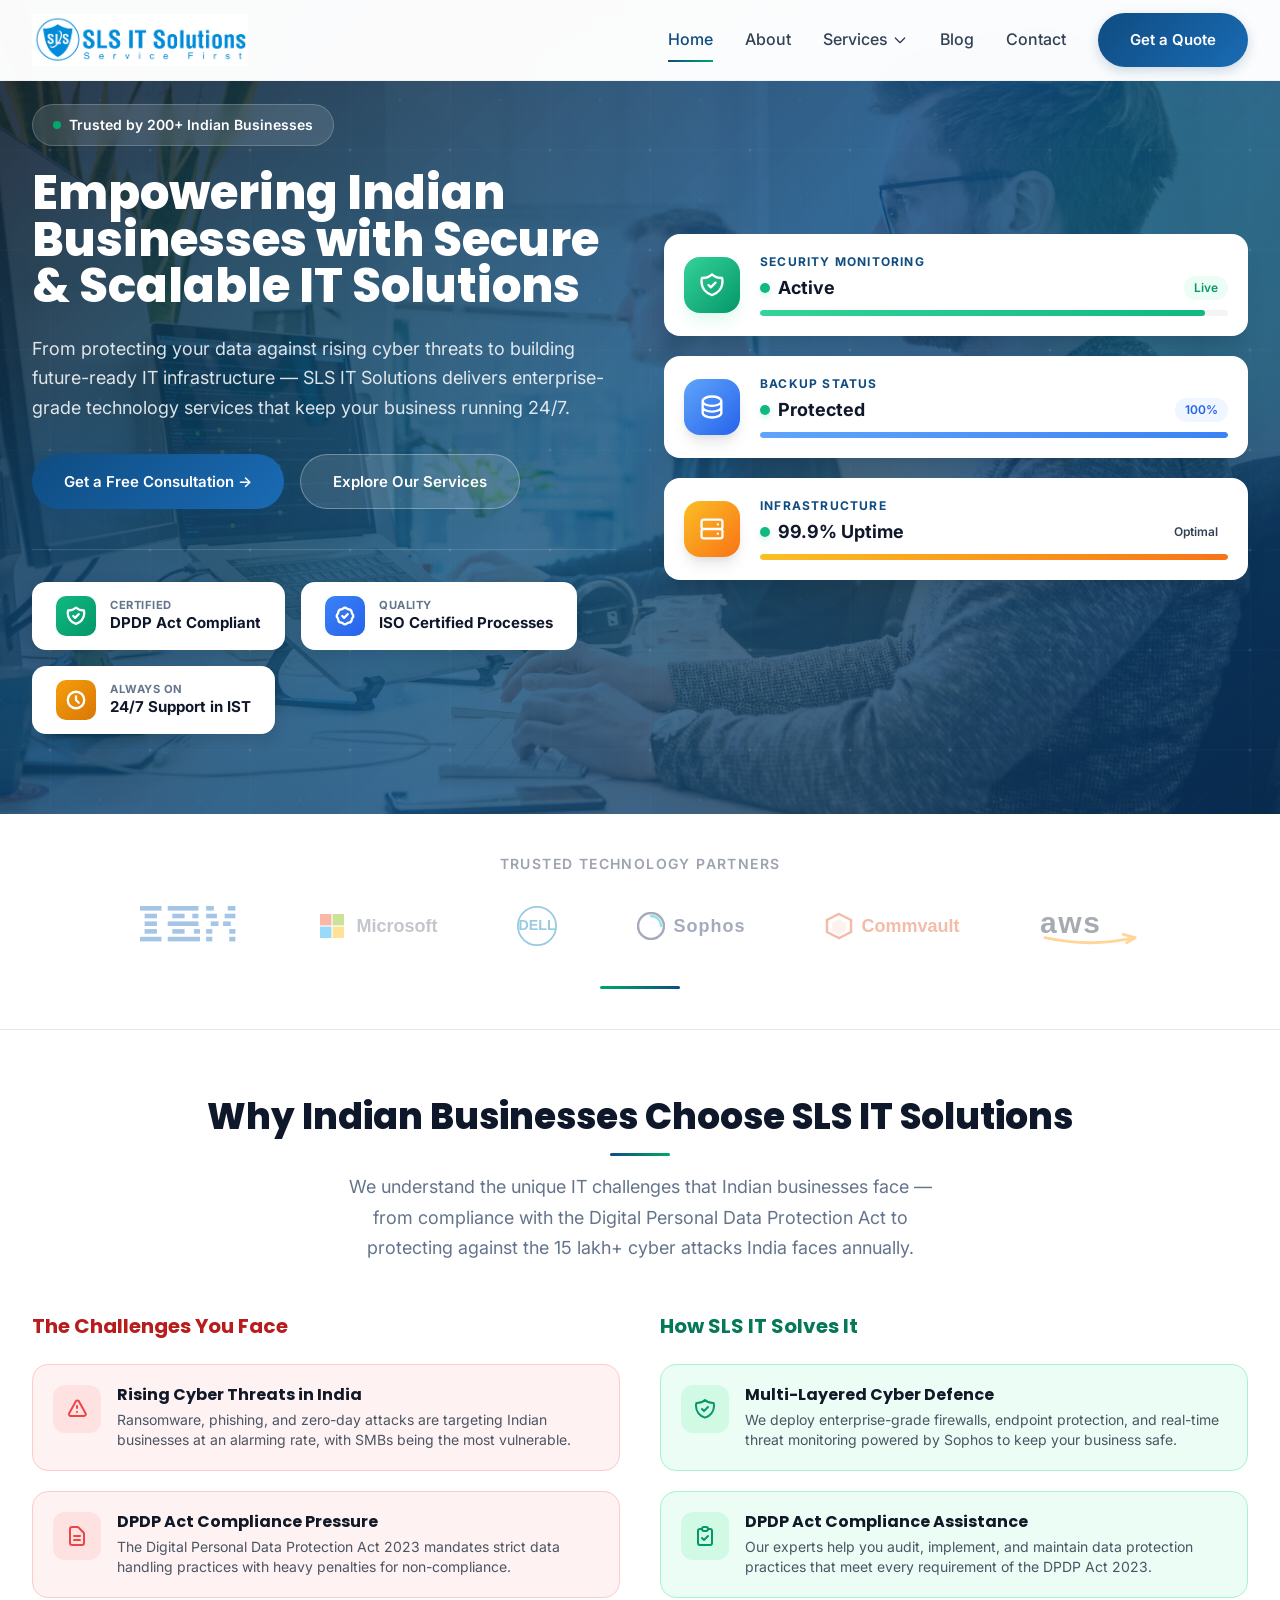
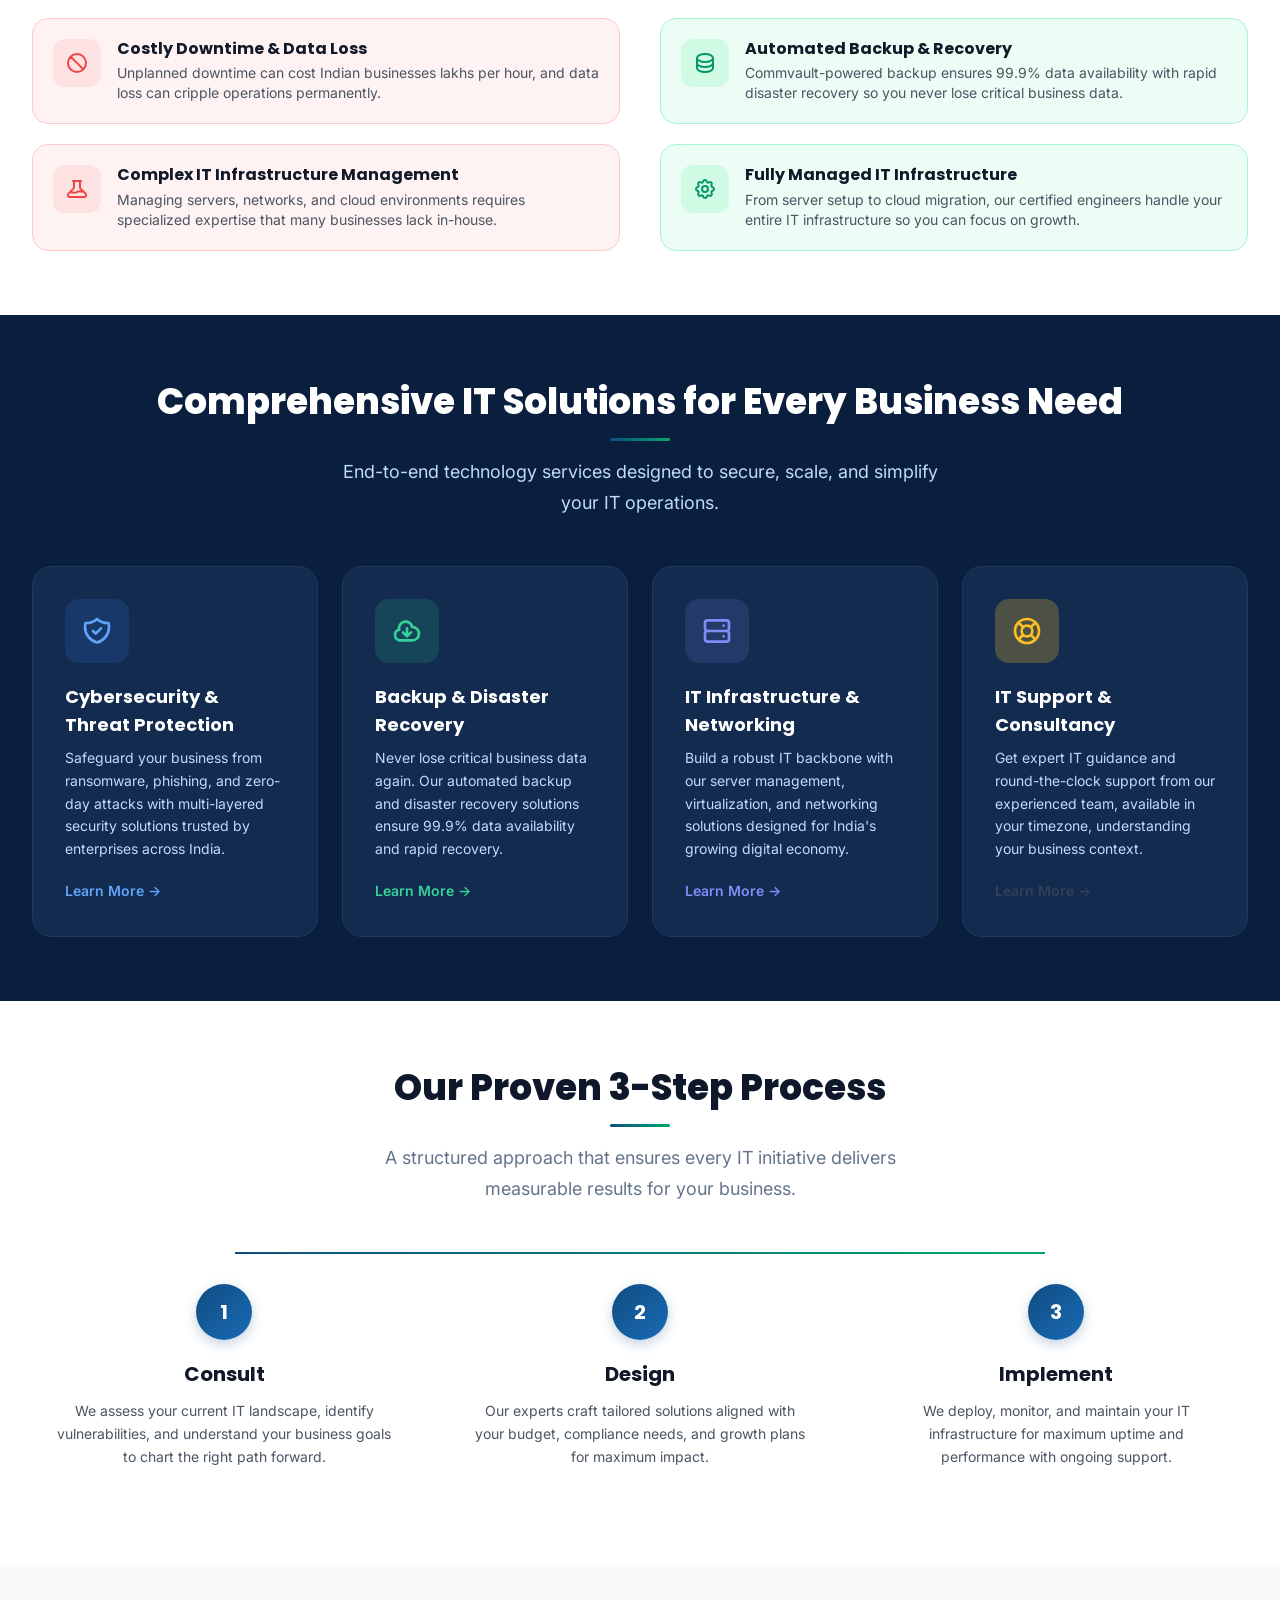
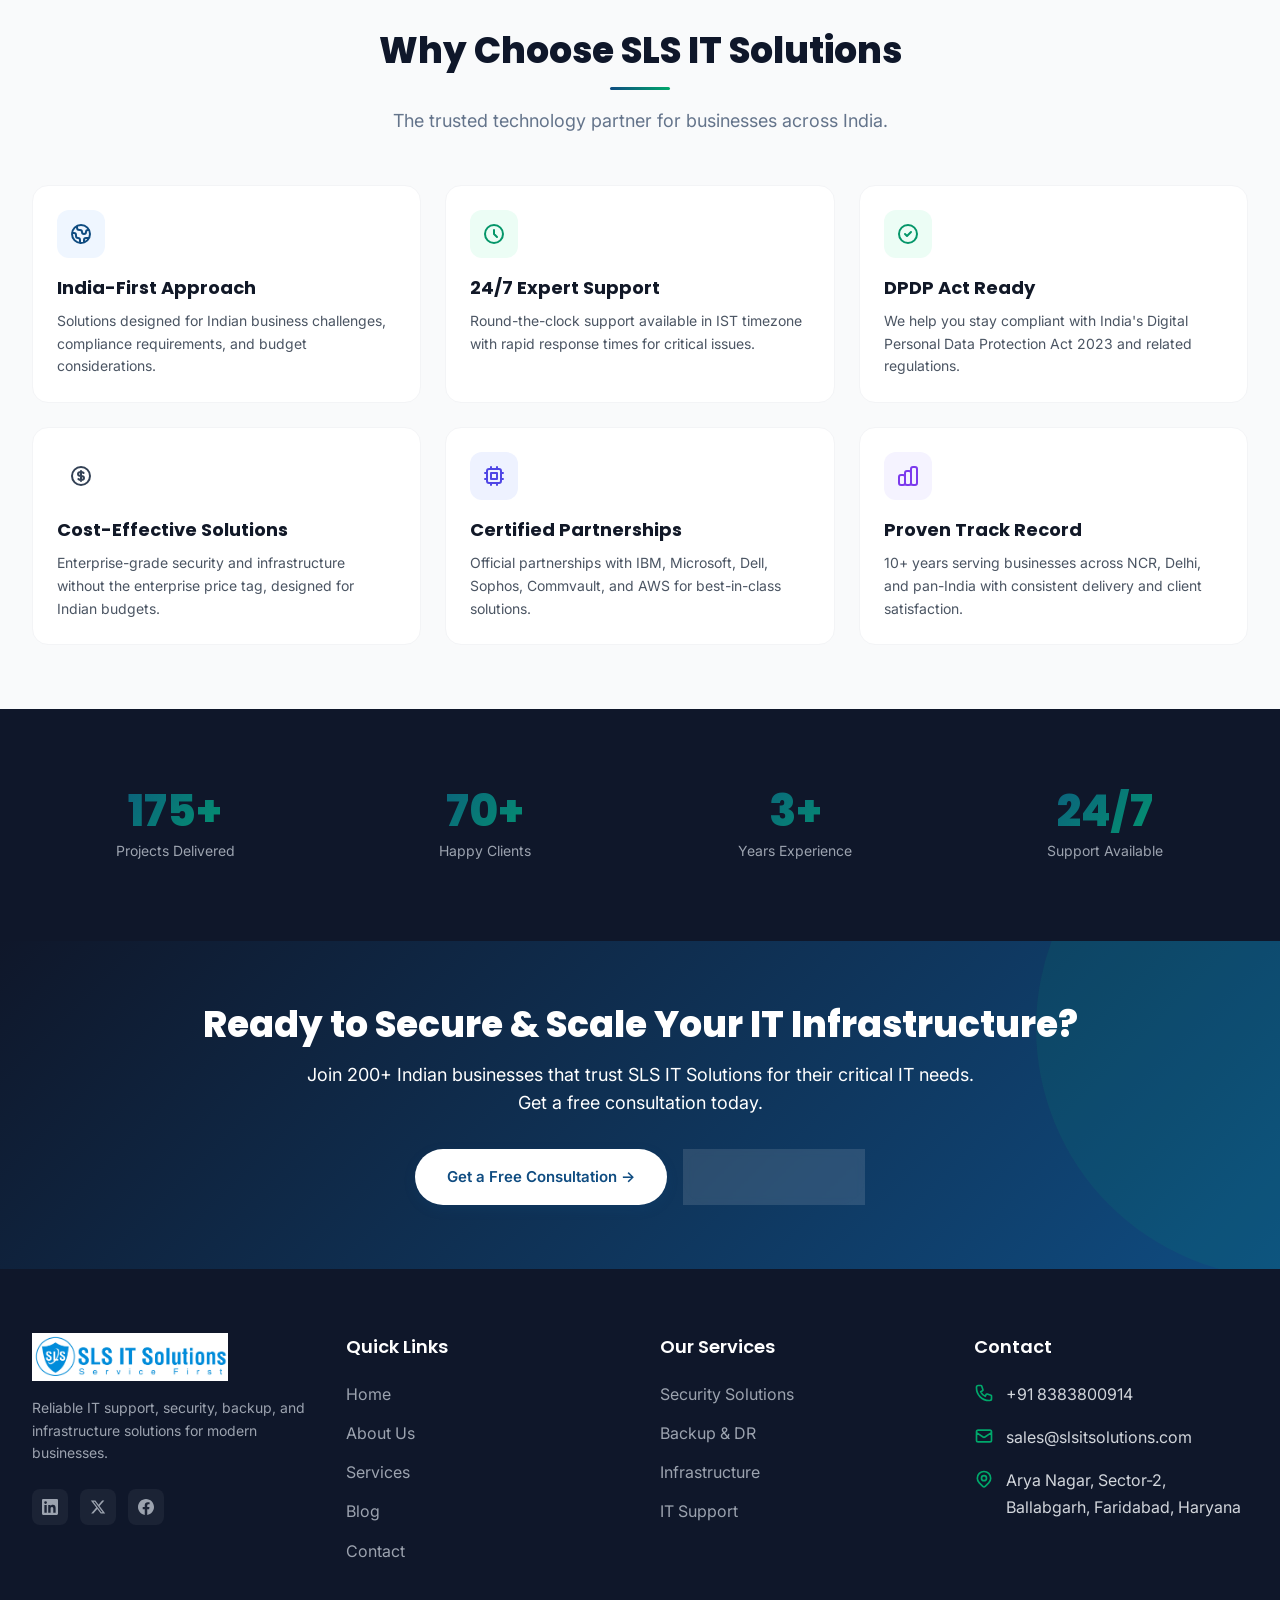
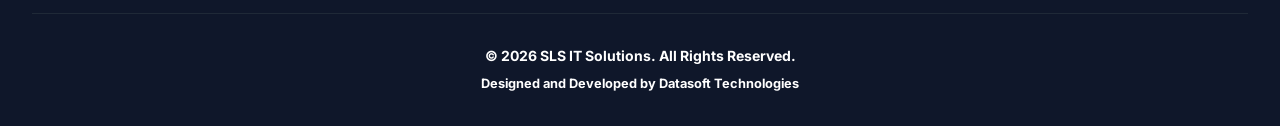
==== index.html @ 0387f403 "basic website done" ====
<!DOCTYPE html>
<html lang="en">
<head>
  <meta charset="UTF-8">
  <meta name="viewport" content="width=device-width, initial-scale=1.0">
  <title>SLS IT Solutions - IT Support, Cybersecurity & Infrastructure Services in India</title>
  <meta name="description" content="SLS IT Solutions provides enterprise-grade cybersecurity, backup & disaster recovery, IT infrastructure, and 24/7 support services for Indian businesses. DPDP Act compliant. Trusted by 200+ companies across India.">
  <meta name="keywords" content="IT solutions India, cybersecurity India, IT support Delhi NCR, DPDP Act compliance, backup disaster recovery, IT infrastructure India, managed IT services">

  <!-- Open Graph -->
  <meta property="og:title" content="SLS IT Solutions - Secure & Scalable IT for Indian Businesses">
  <meta property="og:description" content="Enterprise-grade cybersecurity, backup, infrastructure & IT support services trusted by 200+ Indian businesses. Get a free consultation today.">
  <meta property="og:type" content="website">
  <meta property="og:url" content="https://www.slsitsolutions.com/">
  <meta property="og:image" content="https://www.slsitsolutions.com/assets/images/logo.png">
  <meta property="og:site_name" content="SLS IT Solutions">
  <meta property="og:locale" content="en_IN">

  <!-- Twitter Card -->
  <meta name="twitter:card" content="summary_large_image">
  <meta name="twitter:title" content="SLS IT Solutions - IT Support, Cybersecurity & Infrastructure Services in India">
  <meta name="twitter:description" content="Enterprise-grade cybersecurity, backup, infrastructure & IT support services trusted by 200+ Indian businesses.">

  <!-- Canonical -->
  <link rel="canonical" href="https://www.slsitsolutions.com/">

  <!-- Favicon -->
  <link rel="icon" type="image/jpeg" href="assets/images/logo-hd.jpeg">

  <!-- Preconnect for Google Fonts -->
  <link rel="preconnect" href="https://fonts.googleapis.com">
  <link rel="preconnect" href="https://fonts.gstatic.com" crossorigin>

  <!-- Tailwind CSS CDN -->
  <link rel="stylesheet" href="assets/css/tailwind.min.css">

  <!-- Custom CSS -->
  <link rel="stylesheet" href="assets/css/style.css">

  <!-- JSON-LD Organization Schema -->
  <script type="application/ld+json">
  {
    "@context": "https://schema.org",
    "@type": "Organization",
    "name": "SLS IT Solutions",
    "url": "https://www.slsitsolutions.com",
    "logo": "https://www.slsitsolutions.com/assets/images/logo.png",
    "description": "Enterprise-grade IT support, cybersecurity, backup & disaster recovery, and infrastructure services for Indian businesses.",
    "telephone": "+918383800914",
    "email": "sales@slsitsolutions.com",
    "address": {
      "@type": "PostalAddress",
      "streetAddress": "Arya Nagar, Sector-2, Ballabgarh",
      "addressLocality": "Faridabad",
      "addressRegion": "Haryana",
      "postalCode": "121004",
      "addressCountry": "IN"
    },
    "areaServed": {
      "@type": "Country",
      "name": "India"
    },
    "sameAs": [
      "https://www.linkedin.com/company/slsitsolutions",
      "https://www.facebook.com/slsitsolutions",
      "https://x.com/slsitsolutions"
    ]
  }
  </script>
</head>
<body>

  <!-- Navbar -->
  <nav class="navbar">
    <div class="max-w-7xl mx-auto px-4 sm:px-6 lg:px-8">
      <div class="flex items-center justify-between h-20">
        <a href="index.html" class="flex items-center">
          <img src="assets/images/logo-hd.jpeg" alt="SLS IT Solutions" class="h-12 logo-img">
        </a>
        <div class="nav-links hidden lg:flex items-center gap-8">
          <a href="index.html" class="nav-link active">Home</a>
          <a href="about.html" class="nav-link">About</a>
          <div class="relative dropdown">
            <a href="services.html" class="nav-link flex items-center gap-1">Services
              <svg class="w-4 h-4" fill="none" stroke="currentColor" viewBox="0 0 24 24"><path stroke-linecap="round" stroke-linejoin="round" stroke-width="2" d="M19 9l-7 7-7-7"/></svg>
            </a>
            <div class="dropdown-menu">
              <a href="security.html" class="dropdown-item">Security Solutions</a>
              <a href="backup.html" class="dropdown-item">Backup & Disaster Recovery</a>
              <a href="infrastructure.html" class="dropdown-item">Infrastructure Solutions</a>
              <a href="support.html" class="dropdown-item">IT Support & Consultancy</a>
            </div>
          </div>
          <a href="blog.html" class="nav-link">Blog</a>
          <a href="contact.html" class="nav-link">Contact</a>
          <a href="contact.html" class="btn-primary !py-2.5 !px-5">Get a Quote</a>
        </div>
        <div class="flex items-center gap-4 lg:hidden">
          <a href="contact.html" class="btn-primary !py-2 !px-4 text-sm">Get a Quote</a>
          <div class="hamburger">
            <span></span><span></span><span></span>
          </div>
        </div>
      </div>
    </div>
  </nav>

  <!-- Mobile Menu -->
  <div class="mobile-menu">
    <div class="mobile-close absolute top-6 right-6 cursor-pointer">
      <svg class="w-8 h-8 text-white" fill="none" stroke="currentColor" viewBox="0 0 24 24"><path stroke-linecap="round" stroke-linejoin="round" stroke-width="2" d="M6 18L18 6M6 6l12 12"/></svg>
    </div>
    <a href="index.html">Home</a>
    <a href="about.html">About</a>
    <a href="services.html">Services</a>
    <a href="security.html" class="pl-4 text-base opacity-75">Security Solutions</a>
    <a href="backup.html" class="pl-4 text-base opacity-75">Backup & DR</a>
    <a href="infrastructure.html" class="pl-4 text-base opacity-75">Infrastructure</a>
    <a href="support.html" class="pl-4 text-base opacity-75">IT Support</a>
    <a href="blog.html">Blog</a>
    <a href="contact.html">Contact</a>
  </div>


  <!-- ===== HERO SECTION ===== -->
  <section class="hero-gradient hero-section" style="background-image: linear-gradient(135deg, rgba(15,23,42,0.88) 0%, rgba(15,76,129,0.82) 50%, rgba(10,52,96,0.80) 100%), url('assets/images/heroes/home-hero.jpg'); background-size: cover; background-position: center;">
    <div class="flex items-center relative hero-section-inner">
      <div class="float-shape"></div>
      <div class="float-shape"></div>
      <div class="float-shape"></div>

      <div class="max-w-7xl mx-auto px-4 sm:px-6 lg:px-8 w-full py-20">
        <div class="grid grid-cols-1 lg:grid-cols-2 gap-12 items-center">
          <!-- Left Content -->
          <div class="max-w-3xl z-10">
            <div class="hero-badge">
              <span class="badge-dot"></span> Trusted by 200+ Indian Businesses
            </div>

            <h1 class="text-3xl sm:text-4xl lg:text-5xl font-extrabold text-white leading-tight mb-6" style="font-family:'Poppins',sans-serif; font-size: clamp(1.85rem, 4vw, 2.925rem); animation: fadeInUp 0.8s ease 0.4s both;">
              Empowering Indian Businesses with Secure &amp; Scalable IT Solutions
            </h1>

            <p class="text-lg leading-relaxed mb-8" style="color:rgba(255,255,255,0.85); animation: fadeInUp 0.8s ease 0.6s both;">
              From protecting your data against rising cyber threats to building future-ready IT infrastructure &mdash; SLS IT Solutions delivers enterprise-grade technology services that keep your business running 24/7.
            </p>

            <div class="flex flex-wrap gap-4" style="animation: fadeInUp 0.8s ease 0.8s both;">
              <a href="contact.html" class="btn-primary">Get a Free Consultation &rarr;</a>
              <a href="services.html" class="btn-secondary">Explore Our Services</a>
            </div>

            <!-- Trust Indicators -->
            <div class="flex flex-wrap gap-4" style="margin-top: 2.5rem; padding-top: 2rem; border-top: 1px solid rgba(255,255,255,0.12); animation: fadeInUp 0.8s ease 1s both;">

              <!-- DPDP Compliant -->
              <div style="background:#ffffff; border-radius: 14px; padding: 0.875rem 1.5rem; display: flex; align-items: center; gap: 0.875rem; box-shadow: 0 4px 16px rgba(0,0,0,0.12); min-width: 180px;">
                <div style="width:40px; height:40px; border-radius:10px; background: linear-gradient(135deg, #10b981, #059669); display:flex; align-items:center; justify-content:center; flex-shrink:0;">
                  <svg style="width:22px; height:22px; color:#fff;" fill="none" stroke="currentColor" viewBox="0 0 24 24"><path stroke-linecap="round" stroke-linejoin="round" stroke-width="2.5" d="M9 12l2 2 4-4m5.618-4.016A11.955 11.955 0 0112 2.944a11.955 11.955 0 01-8.618 3.04A12.02 12.02 0 003 9c0 5.591 3.824 10.29 9 11.622 5.176-1.332 9-6.03 9-11.622 0-1.042-.133-2.052-.382-3.016z"/></svg>
                </div>
                <div>
                  <div style="font-size:0.7rem; font-weight:700; color:#64748b; text-transform:uppercase; letter-spacing:0.5px; line-height:1;">Certified</div>
                  <div style="font-size:0.9375rem; font-weight:700; color:#0f172a; line-height:1.3; margin-top:2px;">DPDP Act Compliant</div>
                </div>
              </div>

              <!-- ISO Certified -->
              <div style="background:#ffffff; border-radius: 14px; padding: 0.875rem 1.5rem; display: flex; align-items: center; gap: 0.875rem; box-shadow: 0 4px 16px rgba(0,0,0,0.12); min-width: 180px;">
                <div style="width:40px; height:40px; border-radius:10px; background: linear-gradient(135deg, #3b82f6, #2563eb); display:flex; align-items:center; justify-content:center; flex-shrink:0;">
                  <svg style="width:22px; height:22px; color:#fff;" fill="none" stroke="currentColor" viewBox="0 0 24 24"><path stroke-linecap="round" stroke-linejoin="round" stroke-width="2.5" d="M9 12l2 2 4-4M7.835 4.697a3.42 3.42 0 001.946-.806 3.42 3.42 0 014.438 0 3.42 3.42 0 001.946.806 3.42 3.42 0 013.138 3.138 3.42 3.42 0 00.806 1.946 3.42 3.42 0 010 4.438 3.42 3.42 0 00-.806 1.946 3.42 3.42 0 01-3.138 3.138 3.42 3.42 0 00-1.946.806 3.42 3.42 0 01-4.438 0 3.42 3.42 0 00-1.946-.806 3.42 3.42 0 01-3.138-3.138 3.42 3.42 0 00-.806-1.946 3.42 3.42 0 010-4.438 3.42 3.42 0 00.806-1.946 3.42 3.42 0 013.138-3.138z"/></svg>
                </div>
                <div>
                  <div style="font-size:0.7rem; font-weight:700; color:#64748b; text-transform:uppercase; letter-spacing:0.5px; line-height:1;">Quality</div>
                  <div style="font-size:0.9375rem; font-weight:700; color:#0f172a; line-height:1.3; margin-top:2px;">ISO Certified Processes</div>
                </div>
              </div>

              <!-- 24/7 Support -->
              <div style="background:#ffffff; border-radius: 14px; padding: 0.875rem 1.5rem; display: flex; align-items: center; gap: 0.875rem; box-shadow: 0 4px 16px rgba(0,0,0,0.12); min-width: 180px;">
                <div style="width:40px; height:40px; border-radius:10px; background: linear-gradient(135deg, #f59e0b, #d97706); display:flex; align-items:center; justify-content:center; flex-shrink:0;">
                  <svg style="width:22px; height:22px; color:#fff;" fill="none" stroke="currentColor" viewBox="0 0 24 24"><path stroke-linecap="round" stroke-linejoin="round" stroke-width="2.5" d="M12 8v4l3 3m6-3a9 9 0 11-18 0 9 9 0 0118 0z"/></svg>
                </div>
                <div>
                  <div style="font-size:0.7rem; font-weight:700; color:#64748b; text-transform:uppercase; letter-spacing:0.5px; line-height:1;">Always On</div>
                  <div style="font-size:0.9375rem; font-weight:700; color:#0f172a; line-height:1.3; margin-top:2px;">24/7 Support in IST</div>
                </div>
              </div>

            </div>
          </div>

          <!-- Right Side: Animated Dashboard Cards (hidden on mobile) -->
          <div class="hidden lg:flex flex-col gap-5 z-10" style="animation: fadeInUp 1s ease 0.6s both;">

            <!-- Card 1: Security -->
            <div class="bg-white rounded-2xl p-5 flex items-center gap-5 shadow-xl hover:shadow-2xl transition-all duration-500 hover:-translate-x-2 cursor-default" style="animation: slideInRight 0.8s ease 1s both, cardHover 4s ease-in-out 2s infinite;">
              <div class="w-14 h-14 rounded-2xl bg-gradient-to-br from-emerald-400 to-emerald-600 flex items-center justify-center flex-shrink-0 shadow-lg shadow-emerald-200">
                <svg class="w-7 h-7 text-white" fill="none" stroke="currentColor" viewBox="0 0 24 24"><path stroke-linecap="round" stroke-linejoin="round" stroke-width="2" d="M9 12l2 2 4-4m5.618-4.016A11.955 11.955 0 0112 2.944a11.955 11.955 0 01-8.618 3.04A12.02 12.02 0 003 9c0 5.591 3.824 10.29 9 11.622 5.176-1.332 9-6.03 9-11.622 0-1.042-.133-2.052-.382-3.016z"/></svg>
              </div>
              <div class="flex-1">
                <div class="text-[#0f4c81] text-xs uppercase tracking-widest mb-1 font-bold">Security Monitoring</div>
                <div class="flex items-center justify-between">
                  <div class="flex items-center gap-2">
                    <span class="w-2.5 h-2.5 rounded-full bg-emerald-500 animate-pulse shadow-sm shadow-emerald-300"></span>
                    <span class="text-[#0f172a] font-bold text-lg">Active</span>
                  </div>
                  <span class="text-xs font-semibold text-emerald-600 bg-emerald-50 px-2.5 py-1 rounded-full">Live</span>
                </div>
                <div class="mt-2 h-1.5 bg-gray-100 rounded-full overflow-hidden"><div class="h-full bg-gradient-to-r from-emerald-400 to-emerald-500 rounded-full" style="width:95%; animation: progressBar 3s ease-in-out infinite alternate;"></div></div>
              </div>
            </div>

            <!-- Card 2: Backup -->
            <div class="bg-white rounded-2xl p-5 flex items-center gap-5 shadow-xl hover:shadow-2xl transition-all duration-500 hover:-translate-x-2 cursor-default" style="animation: slideInRight 0.8s ease 1.3s both, cardHover 4s ease-in-out 3s infinite;">
              <div class="w-14 h-14 rounded-2xl bg-gradient-to-br from-blue-400 to-blue-600 flex items-center justify-center flex-shrink-0 shadow-lg shadow-blue-200">
                <svg class="w-7 h-7 text-white" fill="none" stroke="currentColor" viewBox="0 0 24 24"><path stroke-linecap="round" stroke-linejoin="round" stroke-width="2" d="M4 7v10c0 2.21 3.582 4 8 4s8-1.79 8-4V7M4 7c0 2.21 3.582 4 8 4s8-1.79 8-4M4 7c0-2.21 3.582-4 8-4s8 1.79 8 4m0 5c0 2.21-3.582 4-8 4s-8-1.79-8-4"/></svg>
              </div>
              <div class="flex-1">
                <div class="text-[#0f4c81] text-xs uppercase tracking-widest mb-1 font-bold">Backup Status</div>
                <div class="flex items-center justify-between">
                  <div class="flex items-center gap-2">
                    <span class="w-2.5 h-2.5 rounded-full bg-emerald-500 animate-pulse shadow-sm shadow-emerald-300"></span>
                    <span class="text-[#0f172a] font-bold text-lg">Protected</span>
                  </div>
                  <span class="text-xs font-semibold text-blue-600 bg-blue-50 px-2.5 py-1 rounded-full">100%</span>
                </div>
                <div class="mt-2 h-1.5 bg-gray-100 rounded-full overflow-hidden"><div class="h-full bg-gradient-to-r from-blue-400 to-blue-500 rounded-full" style="width:100%; animation: progressBar 4s ease-in-out 1s infinite alternate;"></div></div>
              </div>
            </div>

            <!-- Card 3: Infrastructure -->
            <div class="bg-white rounded-2xl p-5 flex items-center gap-5 shadow-xl hover:shadow-2xl transition-all duration-500 hover:-translate-x-2 cursor-default" style="animation: slideInRight 0.8s ease 1.6s both, cardHover 4s ease-in-out 4s infinite;">
              <div class="w-14 h-14 rounded-2xl bg-gradient-to-br from-amber-400 to-orange-500 flex items-center justify-center flex-shrink-0 shadow-lg shadow-amber-200">
                <svg class="w-7 h-7 text-white" fill="none" stroke="currentColor" viewBox="0 0 24 24"><path stroke-linecap="round" stroke-linejoin="round" stroke-width="2" d="M5 12h14M5 12a2 2 0 01-2-2V6a2 2 0 012-2h14a2 2 0 012 2v4a2 2 0 01-2 2M5 12a2 2 0 00-2 2v4a2 2 0 002 2h14a2 2 0 002-2v-4a2 2 0 00-2-2m-2-4h.01M17 16h.01"/></svg>
              </div>
              <div class="flex-1">
                <div class="text-[#0f4c81] text-xs uppercase tracking-widest mb-1 font-bold">Infrastructure</div>
                <div class="flex items-center justify-between">
                  <div class="flex items-center gap-2">
                    <span class="w-2.5 h-2.5 rounded-full bg-emerald-500 animate-pulse shadow-sm shadow-emerald-300"></span>
                    <span class="text-[#0f172a] font-bold text-lg">99.9% Uptime</span>
                  </div>
                  <span class="text-xs font-semibold text-amber-600 bg-amber-50 px-2.5 py-1 rounded-full">Optimal</span>
                </div>
                <div class="mt-2 h-1.5 bg-gray-100 rounded-full overflow-hidden"><div class="h-full bg-gradient-to-r from-amber-400 to-orange-500 rounded-full" style="width:99.9%; animation: progressBar 5s ease-in-out 2s infinite alternate;"></div></div>
              </div>
            </div>

          </div>
        </div>
      </div>
    </div>
  </section>


  <!-- ===== TRUST BAR ===== -->
  <section class="bg-white py-10 border-b">
    <div class="max-w-7xl mx-auto px-4 sm:px-6 lg:px-8">
      <p class="text-center text-sm font-semibold text-gray-400 uppercase tracking-widest mb-8">Trusted Technology Partners</p>
      <div class="flex flex-wrap items-center justify-center gap-10 sm:gap-14 lg:gap-20">
        <!-- IBM -->
        <div class="flex items-center opacity-40 hover:opacity-100 transition-opacity duration-300 grayscale hover:grayscale-0">
          <svg class="h-10" viewBox="0 0 65 26" xmlns="http://www.w3.org/2000/svg">
            <g fill="#1F70C1">
              <!-- I -->
              <rect x="0" y="0" width="14" height="3"/><rect x="3" y="5" width="8" height="3"/><rect x="3" y="10" width="8" height="3"/>
              <rect x="3" y="15" width="8" height="3"/><rect x="0" y="20" width="14" height="3"/>
              <!-- B -->
              <rect x="18" y="0" width="20" height="3"/><rect x="21" y="5" width="8" height="3"/><rect x="34" y="5" width="4" height="3"/>
              <rect x="18" y="10" width="20" height="3"/><rect x="21" y="15" width="8" height="3"/><rect x="35" y="15" width="4" height="3"/>
              <rect x="18" y="20" width="21" height="3"/>
              <!-- M -->
              <rect x="43" y="0" width="5" height="3"/><rect x="57" y="0" width="5" height="3"/>
              <rect x="43" y="5" width="7" height="3"/><rect x="55" y="5" width="7" height="3"/>
              <rect x="46" y="10" width="5" height="3"/><rect x="54" y="10" width="5" height="3"/>
              <rect x="43" y="15" width="4" height="3"/><rect x="58" y="15" width="4" height="3"/>
              <rect x="43" y="20" width="4" height="3"/><rect x="58" y="20" width="4" height="3"/>
            </g>
          </svg>
        </div>
        <!-- Microsoft -->
        <div class="flex items-center gap-3 opacity-40 hover:opacity-100 transition-opacity duration-300 grayscale hover:grayscale-0">
          <svg class="h-6" viewBox="0 0 21 21" xmlns="http://www.w3.org/2000/svg">
            <rect x="0" y="0" width="10" height="10" fill="#F25022"/>
            <rect x="11" y="0" width="10" height="10" fill="#7FBA00"/>
            <rect x="0" y="11" width="10" height="10" fill="#00A4EF"/>
            <rect x="11" y="11" width="10" height="10" fill="#FFB900"/>
          </svg>
          <span class="text-lg font-semibold text-gray-500" style="font-family:'Segoe UI',sans-serif;">Microsoft</span>
        </div>
        <!-- Dell -->
        <div class="flex items-center opacity-40 hover:opacity-100 transition-opacity duration-300 grayscale hover:grayscale-0">
          <svg class="h-10" viewBox="0 0 90 90" xmlns="http://www.w3.org/2000/svg">
            <circle cx="45" cy="45" r="43" fill="none" stroke="#007DB8" stroke-width="4"/>
            <text x="45" y="55" text-anchor="middle" font-family="Arial, sans-serif" font-weight="700" font-size="32" fill="#007DB8">DELL</text>
          </svg>
        </div>
        <!-- Sophos -->
        <div class="flex items-center gap-2 opacity-40 hover:opacity-100 transition-opacity duration-300 grayscale hover:grayscale-0">
          <svg class="h-7" viewBox="0 0 28 28" xmlns="http://www.w3.org/2000/svg">
            <circle cx="14" cy="14" r="13" fill="none" stroke="#203056" stroke-width="2.5"/>
            <path d="M14 4 A10 10 0 0 1 24 14" fill="none" stroke="#0BC" stroke-width="2.5" stroke-linecap="round"/>
          </svg>
          <span class="text-lg font-bold text-gray-500" style="font-family:'Arial',sans-serif;letter-spacing:1px;color:#203056;">Sophos</span>
        </div>
        <!-- Commvault -->
        <div class="flex items-center gap-2 opacity-40 hover:opacity-100 transition-opacity duration-300 grayscale hover:grayscale-0">
          <svg class="h-7" viewBox="0 0 28 28" xmlns="http://www.w3.org/2000/svg">
            <polygon points="14,2 26,8 26,20 14,26 2,20 2,8" fill="none" stroke="#E7582A" stroke-width="2.5"/>
            <polygon points="14,7 21,11 21,19 14,23 7,19 7,11" fill="#E7582A" opacity="0.2"/>
          </svg>
          <span class="text-lg font-bold text-gray-500" style="font-family:'Arial',sans-serif;color:#E7582A;">Commvault</span>
        </div>
        <!-- AWS -->
        <div class="flex items-center opacity-40 hover:opacity-100 transition-opacity duration-300 grayscale hover:grayscale-0">
          <svg class="h-10" viewBox="0 0 120 48" xmlns="http://www.w3.org/2000/svg">
            <text x="0" y="32" font-family="'Amazon Ember','Arial Black',sans-serif" font-weight="900" font-size="36" fill="#232F3E" letter-spacing="2">aws</text>
            <path d="M6 38 Q60 50 114 38" fill="none" stroke="#FF9900" stroke-width="3.5" stroke-linecap="round"/>
            <path d="M100 34 L114 38 L104 44" fill="none" stroke="#FF9900" stroke-width="3.5" stroke-linecap="round" stroke-linejoin="round"/>
          </svg>
        </div>
      </div>
      <!-- Green divider -->
      <div class="mt-10 mx-auto" style="width:80px;height:3px;background:linear-gradient(90deg,#00a86b,#0f4c81);border-radius:4px;"></div>
    </div>
  </section>


  <!-- ===== WHY INDIAN BUSINESSES TRUST US ===== -->
  <section class="py-16">
    <div class="max-w-7xl mx-auto px-4 sm:px-6 lg:px-8">
      <div class="text-center mb-12 fade-up">
        <h2 class="section-title">Why Indian Businesses Choose SLS IT Solutions</h2>
        <p class="section-subtitle mx-auto">We understand the unique IT challenges that Indian businesses face &mdash; from compliance with the Digital Personal Data Protection Act to protecting against the 15 lakh+ cyber attacks India faces annually.</p>
      </div>

      <div class="grid grid-cols-1 lg:grid-cols-2 gap-10">
        <!-- Left: Pain Points -->
        <div class="space-y-5 fade-up">
          <h3 class="text-xl font-bold text-red-700 mb-6" style="font-family:'Poppins',sans-serif;">The Challenges You Face</h3>

          <div class="flex items-start gap-4 p-5 rounded-2xl bg-red-50 border border-red-200">
            <div class="w-12 h-12 rounded-xl bg-red-100 flex items-center justify-center flex-shrink-0">
              <svg class="w-6 h-6 text-red-500" fill="none" stroke="currentColor" viewBox="0 0 24 24"><path stroke-linecap="round" stroke-linejoin="round" stroke-width="2" d="M12 9v2m0 4h.01m-6.938 4h13.856c1.54 0 2.502-1.667 1.732-2.5L13.732 4c-.77-.833-1.964-.833-2.732 0L4.082 16.5c-.77.833.192 2.5 1.732 2.5z"/></svg>
            </div>
            <div>
              <h4 class="font-bold text-gray-900 mb-1">Rising Cyber Threats in India</h4>
              <p class="text-sm text-gray-600">Ransomware, phishing, and zero-day attacks are targeting Indian businesses at an alarming rate, with SMBs being the most vulnerable.</p>
            </div>
          </div>

          <div class="flex items-start gap-4 p-5 rounded-2xl bg-red-50 border border-red-200">
            <div class="w-12 h-12 rounded-xl bg-red-100 flex items-center justify-center flex-shrink-0">
              <svg class="w-6 h-6 text-red-500" fill="none" stroke="currentColor" viewBox="0 0 24 24"><path stroke-linecap="round" stroke-linejoin="round" stroke-width="2" d="M9 12h6m-6 4h6m2 5H7a2 2 0 01-2-2V5a2 2 0 012-2h5.586a1 1 0 01.707.293l5.414 5.414a1 1 0 01.293.707V19a2 2 0 01-2 2z"/></svg>
            </div>
            <div>
              <h4 class="font-bold text-gray-900 mb-1">DPDP Act Compliance Pressure</h4>
              <p class="text-sm text-gray-600">The Digital Personal Data Protection Act 2023 mandates strict data handling practices with heavy penalties for non-compliance.</p>
            </div>
          </div>

          <div class="flex items-start gap-4 p-5 rounded-2xl bg-red-50 border border-red-200">
            <div class="w-12 h-12 rounded-xl bg-red-100 flex items-center justify-center flex-shrink-0">
              <svg class="w-6 h-6 text-red-500" fill="none" stroke="currentColor" viewBox="0 0 24 24"><path stroke-linecap="round" stroke-linejoin="round" stroke-width="2" d="M18.364 18.364A9 9 0 005.636 5.636m12.728 12.728A9 9 0 015.636 5.636m12.728 12.728L5.636 5.636"/></svg>
            </div>
            <div>
              <h4 class="font-bold text-gray-900 mb-1">Costly Downtime &amp; Data Loss</h4>
              <p class="text-sm text-gray-600">Unplanned downtime can cost Indian businesses lakhs per hour, and data loss can cripple operations permanently.</p>
            </div>
          </div>

          <div class="flex items-start gap-4 p-5 rounded-2xl bg-red-50 border border-red-200">
            <div class="w-12 h-12 rounded-xl bg-red-100 flex items-center justify-center flex-shrink-0">
              <svg class="w-6 h-6 text-red-500" fill="none" stroke="currentColor" viewBox="0 0 24 24"><path stroke-linecap="round" stroke-linejoin="round" stroke-width="2" d="M19.428 15.428a2 2 0 00-1.022-.547l-2.387-.477a6 6 0 00-3.86.517l-.318.158a6 6 0 01-3.86.517L6.05 15.21a2 2 0 00-1.806.547M8 4h8l-1 1v5.172a2 2 0 00.586 1.414l5 5c1.26 1.26.367 3.414-1.415 3.414H4.828c-1.782 0-2.674-2.154-1.414-3.414l5-5A2 2 0 009 10.172V5L8 4z"/></svg>
            </div>
            <div>
              <h4 class="font-bold text-gray-900 mb-1">Complex IT Infrastructure Management</h4>
              <p class="text-sm text-gray-600">Managing servers, networks, and cloud environments requires specialized expertise that many businesses lack in-house.</p>
            </div>
          </div>
        </div>

        <!-- Right: Solutions -->
        <div class="space-y-5 fade-up">
          <h3 class="text-xl font-bold text-green-700 mb-6" style="font-family:'Poppins',sans-serif;">How SLS IT Solves It</h3>

          <div class="flex items-start gap-4 p-5 rounded-2xl bg-green-50 border border-green-200">
            <div class="w-12 h-12 rounded-xl bg-green-100 flex items-center justify-center flex-shrink-0">
              <svg class="w-6 h-6 text-green-600" fill="none" stroke="currentColor" viewBox="0 0 24 24"><path stroke-linecap="round" stroke-linejoin="round" stroke-width="2" d="M9 12l2 2 4-4m5.618-4.016A11.955 11.955 0 0112 2.944a11.955 11.955 0 01-8.618 3.04A12.02 12.02 0 003 9c0 5.591 3.824 10.29 9 11.622 5.176-1.332 9-6.03 9-11.622 0-1.042-.133-2.052-.382-3.016z"/></svg>
            </div>
            <div>
              <h4 class="font-bold text-gray-900 mb-1">Multi-Layered Cyber Defence</h4>
              <p class="text-sm text-gray-600">We deploy enterprise-grade firewalls, endpoint protection, and real-time threat monitoring powered by Sophos to keep your business safe.</p>
            </div>
          </div>

          <div class="flex items-start gap-4 p-5 rounded-2xl bg-green-50 border border-green-200">
            <div class="w-12 h-12 rounded-xl bg-green-100 flex items-center justify-center flex-shrink-0">
              <svg class="w-6 h-6 text-green-600" fill="none" stroke="currentColor" viewBox="0 0 24 24"><path stroke-linecap="round" stroke-linejoin="round" stroke-width="2" d="M9 5H7a2 2 0 00-2 2v12a2 2 0 002 2h10a2 2 0 002-2V7a2 2 0 00-2-2h-2M9 5a2 2 0 002 2h2a2 2 0 002-2M9 5a2 2 0 012-2h2a2 2 0 012 2m-6 9l2 2 4-4"/></svg>
            </div>
            <div>
              <h4 class="font-bold text-gray-900 mb-1">DPDP Act Compliance Assistance</h4>
              <p class="text-sm text-gray-600">Our experts help you audit, implement, and maintain data protection practices that meet every requirement of the DPDP Act 2023.</p>
            </div>
          </div>

          <div class="flex items-start gap-4 p-5 rounded-2xl bg-green-50 border border-green-200">
            <div class="w-12 h-12 rounded-xl bg-green-100 flex items-center justify-center flex-shrink-0">
              <svg class="w-6 h-6 text-green-600" fill="none" stroke="currentColor" viewBox="0 0 24 24"><path stroke-linecap="round" stroke-linejoin="round" stroke-width="2" d="M4 7v10c0 2.21 3.582 4 8 4s8-1.79 8-4V7M4 7c0 2.21 3.582 4 8 4s8-1.79 8-4M4 7c0-2.21 3.582-4 8-4s8 1.79 8 4m0 5c0 2.21-3.582 4-8 4s-8-1.79-8-4"/></svg>
            </div>
            <div>
              <h4 class="font-bold text-gray-900 mb-1">Automated Backup &amp; Recovery</h4>
              <p class="text-sm text-gray-600">Commvault-powered backup ensures 99.9% data availability with rapid disaster recovery so you never lose critical business data.</p>
            </div>
          </div>

          <div class="flex items-start gap-4 p-5 rounded-2xl bg-green-50 border border-green-200">
            <div class="w-12 h-12 rounded-xl bg-green-100 flex items-center justify-center flex-shrink-0">
              <svg class="w-6 h-6 text-green-600" fill="none" stroke="currentColor" viewBox="0 0 24 24"><path stroke-linecap="round" stroke-linejoin="round" stroke-width="2" d="M10.325 4.317c.426-1.756 2.924-1.756 3.35 0a1.724 1.724 0 002.573 1.066c1.543-.94 3.31.826 2.37 2.37a1.724 1.724 0 001.066 2.573c1.756.426 1.756 2.924 0 3.35a1.724 1.724 0 00-1.066 2.573c.94 1.543-.826 3.31-2.37 2.37a1.724 1.724 0 00-2.573 1.066c-.426 1.756-2.924 1.756-3.35 0a1.724 1.724 0 00-2.573-1.066c-1.543.94-3.31-.826-2.37-2.37a1.724 1.724 0 00-1.066-2.573c-1.756-.426-1.756-2.924 0-3.35a1.724 1.724 0 001.066-2.573c-.94-1.543.826-3.31 2.37-2.37.996.608 2.296.07 2.572-1.065z"/><path stroke-linecap="round" stroke-linejoin="round" stroke-width="2" d="M15 12a3 3 0 11-6 0 3 3 0 016 0z"/></svg>
            </div>
            <div>
              <h4 class="font-bold text-gray-900 mb-1">Fully Managed IT Infrastructure</h4>
              <p class="text-sm text-gray-600">From server setup to cloud migration, our certified engineers handle your entire IT infrastructure so you can focus on growth.</p>
            </div>
          </div>
        </div>
      </div>
    </div>
  </section>


  <!-- ===== OUR CORE SOLUTIONS ===== -->
  <section class="py-16" style="background:#0a1e3d;">
    <div class="max-w-7xl mx-auto px-4 sm:px-6 lg:px-8">
      <div class="text-center mb-12 fade-up">
        <h2 class="section-title" style="color:#ffffff;">Comprehensive IT Solutions for Every Business Need</h2>
        <p class="section-subtitle mx-auto" style="color:#bfdbfe;">End-to-end technology services designed to secure, scale, and simplify your IT operations.</p>
      </div>

      <div class="grid grid-cols-1 sm:grid-cols-2 lg:grid-cols-4 gap-6">
        <!-- Card 1: Cybersecurity -->
        <div class="service-card fade-up" style="background:#122b4f;border-color:#1e3a5f;">
          <div class="icon-box" style="background:rgba(59,130,246,0.15);">
            <svg class="w-8 h-8 text-blue-400" fill="none" stroke="currentColor" viewBox="0 0 24 24"><path stroke-linecap="round" stroke-linejoin="round" stroke-width="2" d="M9 12l2 2 4-4m5.618-4.016A11.955 11.955 0 0112 2.944a11.955 11.955 0 01-8.618 3.04A12.02 12.02 0 003 9c0 5.591 3.824 10.29 9 11.622 5.176-1.332 9-6.03 9-11.622 0-1.042-.133-2.052-.382-3.016z"/></svg>
          </div>
          <h3 class="text-lg font-bold text-white mb-2" style="font-family:'Poppins',sans-serif;">Cybersecurity &amp; Threat Protection</h3>
          <p class="text-sm text-blue-200 mb-4 leading-relaxed">Safeguard your business from ransomware, phishing, and zero-day attacks with multi-layered security solutions trusted by enterprises across India.</p>
          <a href="security.html" class="text-blue-400 font-semibold text-sm hover:text-blue-300 transition-colors inline-flex items-center gap-1">
            Learn More <span>&rarr;</span>
          </a>
        </div>

        <!-- Card 2: Backup & DR -->
        <div class="service-card fade-up" style="background:#122b4f;border-color:#1e3a5f;">
          <div class="icon-box" style="background:rgba(52,211,153,0.15);">
            <svg class="w-8 h-8 text-emerald-400" fill="none" stroke="currentColor" viewBox="0 0 24 24"><path stroke-linecap="round" stroke-linejoin="round" stroke-width="2" d="M3 15a4 4 0 004 4h9a5 5 0 10-.1-9.999 5.002 5.002 0 10-9.78 2.096A4.001 4.001 0 003 15z"/><path stroke-linecap="round" stroke-linejoin="round" stroke-width="2" d="M12 10v6m0 0l-3-3m3 3l3-3"/></svg>
          </div>
          <h3 class="text-lg font-bold text-white mb-2" style="font-family:'Poppins',sans-serif;">Backup &amp; Disaster Recovery</h3>
          <p class="text-sm text-blue-200 mb-4 leading-relaxed">Never lose critical business data again. Our automated backup and disaster recovery solutions ensure 99.9% data availability and rapid recovery.</p>
          <a href="backup.html" class="text-emerald-400 font-semibold text-sm hover:text-emerald-300 transition-colors inline-flex items-center gap-1">
            Learn More <span>&rarr;</span>
          </a>
        </div>

        <!-- Card 3: Infrastructure -->
        <div class="service-card fade-up" style="background:#122b4f;border-color:#1e3a5f;">
          <div class="icon-box" style="background:rgba(129,140,248,0.15);">
            <svg class="w-8 h-8 text-indigo-400" fill="none" stroke="currentColor" viewBox="0 0 24 24"><path stroke-linecap="round" stroke-linejoin="round" stroke-width="2" d="M5 12h14M5 12a2 2 0 01-2-2V6a2 2 0 012-2h14a2 2 0 012 2v4a2 2 0 01-2 2M5 12a2 2 0 00-2 2v4a2 2 0 002 2h14a2 2 0 002-2v-4a2 2 0 00-2-2m-2-4h.01M17 16h.01"/></svg>
          </div>
          <h3 class="text-lg font-bold text-white mb-2" style="font-family:'Poppins',sans-serif;">IT Infrastructure &amp; Networking</h3>
          <p class="text-sm text-blue-200 mb-4 leading-relaxed">Build a robust IT backbone with our server management, virtualization, and networking solutions designed for India's growing digital economy.</p>
          <a href="infrastructure.html" class="text-indigo-400 font-semibold text-sm hover:text-indigo-700 transition-colors inline-flex items-center gap-1">
            Learn More <span>&rarr;</span>
          </a>
        </div>

        <!-- Card 4: IT Support -->
        <div class="service-card fade-up" style="background:#122b4f;border-color:#1e3a5f;">
          <div class="icon-box" style="background:rgba(251,191,36,0.25);">
            <svg class="w-8 h-8" style="color:#fbbf24;" fill="none" stroke="currentColor" viewBox="0 0 24 24"><path stroke-linecap="round" stroke-linejoin="round" stroke-width="2" d="M18.364 5.636l-3.536 3.536m0 5.656l3.536 3.536M9.172 9.172L5.636 5.636m3.536 9.192l-3.536 3.536M21 12a9 9 0 11-18 0 9 9 0 0118 0zm-5 0a4 4 0 11-8 0 4 4 0 018 0z"/></svg>
          </div>
          <h3 class="text-lg font-bold text-white mb-2" style="font-family:'Poppins',sans-serif;">IT Support &amp; Consultancy</h3>
          <p class="text-sm text-blue-200 mb-4 leading-relaxed">Get expert IT guidance and round-the-clock support from our experienced team, available in your timezone, understanding your business context.</p>
          <a href="support.html" class="text-amber-400 font-semibold text-sm hover:text-amber-300 transition-colors inline-flex items-center gap-1">
            Learn More <span>&rarr;</span>
          </a>
        </div>
      </div>
    </div>
  </section>


  <!-- ===== HOW WE WORK ===== -->
  <section class="py-16">
    <div class="max-w-7xl mx-auto px-4 sm:px-6 lg:px-8">
      <div class="text-center mb-12 fade-up">
        <h2 class="section-title">Our Proven 3-Step Process</h2>
        <p class="section-subtitle mx-auto">A structured approach that ensures every IT initiative delivers measurable results for your business.</p>
      </div>

      <div class="relative">
        <!-- Connecting Line (hidden on mobile) -->
        <div class="hidden md:block absolute top-[44px] h-0.5" style="background:linear-gradient(90deg,#0f4c81,#00a86b);left:16.67%;right:16.67%;"></div>

        <div class="grid grid-cols-1 md:grid-cols-3 gap-8 relative z-10">
          <!-- Step 1 -->
          <div class="process-step fade-up">
            <div class="process-number">1</div>
            <h3 class="text-xl font-bold text-gray-900 mb-3" style="font-family:'Poppins',sans-serif;">Consult</h3>
            <p class="text-gray-600 text-sm leading-relaxed">We assess your current IT landscape, identify vulnerabilities, and understand your business goals to chart the right path forward.</p>
          </div>

          <!-- Step 2 -->
          <div class="process-step fade-up">
            <div class="process-number">2</div>
            <h3 class="text-xl font-bold text-gray-900 mb-3" style="font-family:'Poppins',sans-serif;">Design</h3>
            <p class="text-gray-600 text-sm leading-relaxed">Our experts craft tailored solutions aligned with your budget, compliance needs, and growth plans for maximum impact.</p>
          </div>

          <!-- Step 3 -->
          <div class="process-step fade-up">
            <div class="process-number">3</div>
            <h3 class="text-xl font-bold text-gray-900 mb-3" style="font-family:'Poppins',sans-serif;">Implement</h3>
            <p class="text-gray-600 text-sm leading-relaxed">We deploy, monitor, and maintain your IT infrastructure for maximum uptime and performance with ongoing support.</p>
          </div>
        </div>
      </div>
    </div>
  </section>


  <!-- ===== WHY CHOOSE US ===== -->
  <section class="bg-gray-50 py-16">
    <div class="max-w-7xl mx-auto px-4 sm:px-6 lg:px-8">
      <div class="text-center mb-12 fade-up">
        <h2 class="section-title">Why Choose SLS IT Solutions</h2>
        <p class="section-subtitle mx-auto">The trusted technology partner for businesses across India.</p>
      </div>

      <div class="grid grid-cols-1 sm:grid-cols-2 lg:grid-cols-3 gap-6">
        <!-- Item 1 -->
        <div class="bg-white rounded-2xl p-6 border border-gray-100 hover:shadow-lg hover:border-transparent transition-all duration-300 fade-up">
          <div class="w-12 h-12 rounded-xl bg-blue-50 flex items-center justify-center mb-4">
            <svg class="w-6 h-6 text-[#0f4c81]" fill="none" stroke="currentColor" viewBox="0 0 24 24"><path stroke-linecap="round" stroke-linejoin="round" stroke-width="2" d="M3.055 11H5a2 2 0 012 2v1a2 2 0 002 2 2 2 0 012 2v2.945M8 3.935V5.5A2.5 2.5 0 0010.5 8h.5a2 2 0 012 2 2 2 0 104 0 2 2 0 012-2h1.064M15 20.488V18a2 2 0 012-2h3.064M21 12a9 9 0 11-18 0 9 9 0 0118 0z"/></svg>
          </div>
          <h3 class="text-lg font-bold text-gray-900 mb-2" style="font-family:'Poppins',sans-serif;">India-First Approach</h3>
          <p class="text-sm text-gray-600 leading-relaxed">Solutions designed for Indian business challenges, compliance requirements, and budget considerations.</p>
        </div>

        <!-- Item 2 -->
        <div class="bg-white rounded-2xl p-6 border border-gray-100 hover:shadow-lg hover:border-transparent transition-all duration-300 fade-up">
          <div class="w-12 h-12 rounded-xl bg-emerald-50 flex items-center justify-center mb-4">
            <svg class="w-6 h-6 text-emerald-600" fill="none" stroke="currentColor" viewBox="0 0 24 24"><path stroke-linecap="round" stroke-linejoin="round" stroke-width="2" d="M12 8v4l3 3m6-3a9 9 0 11-18 0 9 9 0 0118 0z"/></svg>
          </div>
          <h3 class="text-lg font-bold text-gray-900 mb-2" style="font-family:'Poppins',sans-serif;">24/7 Expert Support</h3>
          <p class="text-sm text-gray-600 leading-relaxed">Round-the-clock support available in IST timezone with rapid response times for critical issues.</p>
        </div>

        <!-- Item 3 -->
        <div class="bg-white rounded-2xl p-6 border border-gray-100 hover:shadow-lg hover:border-transparent transition-all duration-300 fade-up">
          <div class="w-12 h-12 rounded-xl bg-green-50 flex items-center justify-center mb-4">
            <svg class="w-6 h-6 text-green-600" fill="none" stroke="currentColor" viewBox="0 0 24 24"><path stroke-linecap="round" stroke-linejoin="round" stroke-width="2" d="M9 12l2 2 4-4m6 2a9 9 0 11-18 0 9 9 0 0118 0z"/></svg>
          </div>
          <h3 class="text-lg font-bold text-gray-900 mb-2" style="font-family:'Poppins',sans-serif;">DPDP Act Ready</h3>
          <p class="text-sm text-gray-600 leading-relaxed">We help you stay compliant with India's Digital Personal Data Protection Act 2023 and related regulations.</p>
        </div>

        <!-- Item 4 -->
        <div class="bg-white rounded-2xl p-6 border border-gray-100 hover:shadow-lg hover:border-transparent transition-all duration-300 fade-up">
          <div class="w-12 h-12 rounded-xl bg-amber-50 flex items-center justify-center mb-4">
            <svg class="w-6 h-6 text-amber-600" fill="none" stroke="currentColor" viewBox="0 0 24 24"><path stroke-linecap="round" stroke-linejoin="round" stroke-width="2" d="M12 8c-1.657 0-3 .895-3 2s1.343 2 3 2 3 .895 3 2-1.343 2-3 2m0-8c1.11 0 2.08.402 2.599 1M12 8V7m0 1v8m0 0v1m0-1c-1.11 0-2.08-.402-2.599-1M21 12a9 9 0 11-18 0 9 9 0 0118 0z"/></svg>
          </div>
          <h3 class="text-lg font-bold text-gray-900 mb-2" style="font-family:'Poppins',sans-serif;">Cost-Effective Solutions</h3>
          <p class="text-sm text-gray-600 leading-relaxed">Enterprise-grade security and infrastructure without the enterprise price tag, designed for Indian budgets.</p>
        </div>

        <!-- Item 5 -->
        <div class="bg-white rounded-2xl p-6 border border-gray-100 hover:shadow-lg hover:border-transparent transition-all duration-300 fade-up">
          <div class="w-12 h-12 rounded-xl bg-indigo-50 flex items-center justify-center mb-4">
            <svg class="w-6 h-6 text-indigo-600" fill="none" stroke="currentColor" viewBox="0 0 24 24"><path stroke-linecap="round" stroke-linejoin="round" stroke-width="2" d="M9 3v2m6-2v2M9 19v2m6-2v2M5 9H3m2 6H3m18-6h-2m2 6h-2M7 19h10a2 2 0 002-2V7a2 2 0 00-2-2H7a2 2 0 00-2 2v10a2 2 0 002 2zM9 9h6v6H9V9z"/></svg>
          </div>
          <h3 class="text-lg font-bold text-gray-900 mb-2" style="font-family:'Poppins',sans-serif;">Certified Partnerships</h3>
          <p class="text-sm text-gray-600 leading-relaxed">Official partnerships with IBM, Microsoft, Dell, Sophos, Commvault, and AWS for best-in-class solutions.</p>
        </div>

        <!-- Item 6 -->
        <div class="bg-white rounded-2xl p-6 border border-gray-100 hover:shadow-lg hover:border-transparent transition-all duration-300 fade-up">
          <div class="w-12 h-12 rounded-xl bg-purple-50 flex items-center justify-center mb-4">
            <svg class="w-6 h-6 text-purple-600" fill="none" stroke="currentColor" viewBox="0 0 24 24"><path stroke-linecap="round" stroke-linejoin="round" stroke-width="2" d="M9 19v-6a2 2 0 00-2-2H5a2 2 0 00-2 2v6a2 2 0 002 2h2a2 2 0 002-2zm0 0V9a2 2 0 012-2h2a2 2 0 012 2v10m-6 0a2 2 0 002 2h2a2 2 0 002-2m0 0V5a2 2 0 012-2h2a2 2 0 012 2v14a2 2 0 01-2 2h-2a2 2 0 01-2-2z"/></svg>
          </div>
          <h3 class="text-lg font-bold text-gray-900 mb-2" style="font-family:'Poppins',sans-serif;">Proven Track Record</h3>
          <p class="text-sm text-gray-600 leading-relaxed">10+ years serving businesses across NCR, Delhi, and pan-India with consistent delivery and client satisfaction.</p>
        </div>
      </div>
    </div>
  </section>


  <!-- ===== STATS SECTION ===== -->
  <section class="py-12" style="background:#0f172a;">
    <div class="max-w-7xl mx-auto px-4 sm:px-6 lg:px-8">
      <div class="grid grid-cols-2 md:grid-cols-4 gap-6">
        <div class="stat-card">
          <div class="stat-number"><span class="counter" data-target="500" data-suffix="+">0</span></div>
          <p class="text-gray-400 text-sm mt-1">Projects Delivered</p>
        </div>
        <div class="stat-card">
          <div class="stat-number"><span class="counter" data-target="200" data-suffix="+">0</span></div>
          <p class="text-gray-400 text-sm mt-1">Happy Clients</p>
        </div>
        <div class="stat-card">
          <div class="stat-number"><span class="counter" data-target="10" data-suffix="+">0</span></div>
          <p class="text-gray-400 text-sm mt-1">Years Experience</p>
        </div>
        <div class="stat-card">
          <div class="text-center">
            <div class="stat-number">24/7</div>
            <p class="text-gray-400 text-sm mt-1">Support Available</p>
          </div>
        </div>
      </div>
    </div>
  </section>


  <!-- ===== CTA SECTION ===== -->
  <section class="cta-gradient py-16">
    <div class="max-w-7xl mx-auto px-4 sm:px-6 lg:px-8">
      <div class="text-center relative z-10 fade-up">
        <h2 class="text-3xl sm:text-4xl font-extrabold text-white mb-4" style="font-family:'Poppins',sans-serif;">Ready to Secure &amp; Scale Your IT Infrastructure?</h2>
        <p class="text-lg text-white max-w-2xl mx-auto mb-8">Join 200+ Indian businesses that trust SLS IT Solutions for their critical IT needs. Get a free consultation today.</p>
        <div class="flex flex-wrap justify-center gap-4">
          <a href="contact.html" class="btn-primary" style="background:white;color:#0f4c81;">Get a Free Consultation &rarr;</a>
          <a href="tel:+918383800914" class="btn-secondary">
            <svg class="w-5 h-5" fill="none" stroke="currentColor" viewBox="0 0 24 24"><path stroke-linecap="round" stroke-linejoin="round" stroke-width="2" d="M3 5a2 2 0 012-2h3.28a1 1 0 01.948.684l1.498 4.493a1 1 0 01-.502 1.21l-2.257 1.13a11.042 11.042 0 005.516 5.516l1.13-2.257a1 1 0 011.21-.502l4.493 1.498a1 1 0 01.684.949V19a2 2 0 01-2 2h-1C9.716 21 3 14.284 3 6V5z"/></svg>
            Call Us Now
          </a>
        </div>
      </div>
    </div>
  </section>


  <!-- Footer -->
  <footer class="text-gray-400 pt-16 pb-8" style="background-color:#0f172a;">
    <div class="max-w-7xl mx-auto px-4 sm:px-6 lg:px-8">
      <div class="grid grid-cols-1 md:grid-cols-2 lg:grid-cols-4 gap-10 pb-12 border-b border-gray-800">
        <!-- Column 1: Brand -->
        <div>
          <img src="assets/images/logo-hd.jpeg" alt="SLS IT Solutions - IT Support & Cybersecurity" class="h-12 mb-4 logo-img">
          <p class="text-sm leading-relaxed mb-6">Reliable IT support, security, backup, and infrastructure solutions for modern businesses.</p>
          <div class="flex gap-3">
            <a href="https://www.linkedin.com/company/slsitsolutions" target="_blank" rel="noopener" class="w-9 h-9 rounded-lg bg-white/5 flex items-center justify-center hover:bg-white/10 transition-colors" aria-label="LinkedIn">
              <svg class="w-4 h-4" fill="currentColor" viewBox="0 0 24 24"><path d="M20.447 20.452h-3.554v-5.569c0-1.328-.027-3.037-1.852-3.037-1.853 0-2.136 1.445-2.136 2.939v5.667H9.351V9h3.414v1.561h.046c.477-.9 1.637-1.85 3.37-1.85 3.601 0 4.267 2.37 4.267 5.455v6.286zM5.337 7.433a2.062 2.062 0 01-2.063-2.065 2.064 2.064 0 112.063 2.065zm1.782 13.019H3.555V9h3.564v11.452zM22.225 0H1.771C.792 0 0 .774 0 1.729v20.542C0 23.227.792 24 1.771 24h20.451C23.2 24 24 23.227 24 22.271V1.729C24 .774 23.2 0 22.222 0h.003z"/></svg>
            </a>
            <a href="https://x.com/slsitsolutions" target="_blank" rel="noopener" class="w-9 h-9 rounded-lg bg-white/5 flex items-center justify-center hover:bg-white/10 transition-colors" aria-label="X / Twitter">
              <svg class="w-4 h-4" fill="currentColor" viewBox="0 0 24 24"><path d="M18.244 2.25h3.308l-7.227 8.26 8.502 11.24H16.17l-5.214-6.817L4.99 21.75H1.68l7.73-8.835L1.254 2.25H8.08l4.713 6.231zm-1.161 17.52h1.833L7.084 4.126H5.117z"/></svg>
            </a>
            <a href="https://www.facebook.com/slsitsolutions" target="_blank" rel="noopener" class="w-9 h-9 rounded-lg bg-white/5 flex items-center justify-center hover:bg-white/10 transition-colors" aria-label="Facebook">
              <svg class="w-4 h-4" fill="currentColor" viewBox="0 0 24 24"><path d="M24 12.073c0-6.627-5.373-12-12-12s-12 5.373-12 12c0 5.99 4.388 10.954 10.125 11.854v-8.385H7.078v-3.47h3.047V9.43c0-3.007 1.792-4.669 4.533-4.669 1.312 0 2.686.235 2.686.235v2.953H15.83c-1.491 0-1.956.925-1.956 1.874v2.25h3.328l-.532 3.47h-2.796v8.385C19.612 23.027 24 18.062 24 12.073z"/></svg>
            </a>
          </div>
        </div>
        <!-- Column 2: Quick Links -->
        <div>
          <h4 class="text-white font-semibold text-lg mb-5" style="font-family:'Poppins',sans-serif;">Quick Links</h4>
          <ul class="space-y-3">
            <li><a href="index.html" class="hover:text-white transition-colors">Home</a></li>
            <li><a href="about.html" class="hover:text-white transition-colors">About Us</a></li>
            <li><a href="services.html" class="hover:text-white transition-colors">Services</a></li>
            <li><a href="blog.html" class="hover:text-white transition-colors">Blog</a></li>
            <li><a href="contact.html" class="hover:text-white transition-colors">Contact</a></li>
          </ul>
        </div>
        <!-- Column 3: Our Services -->
        <div>
          <h4 class="text-white font-semibold text-lg mb-5" style="font-family:'Poppins',sans-serif;">Our Services</h4>
          <ul class="space-y-3">
            <li><a href="security.html" class="hover:text-white transition-colors">Security Solutions</a></li>
            <li><a href="backup.html" class="hover:text-white transition-colors">Backup & DR</a></li>
            <li><a href="infrastructure.html" class="hover:text-white transition-colors">Infrastructure</a></li>
            <li><a href="support.html" class="hover:text-white transition-colors">IT Support</a></li>
          </ul>
        </div>
        <!-- Column 4: Contact -->
        <div>
          <h4 class="text-white font-semibold text-lg mb-5" style="font-family:'Poppins',sans-serif;">Contact</h4>
          <ul class="space-y-4">
            <li class="flex items-start gap-3">
              <svg class="w-5 h-5 text-[#00a86b] mt-0.5 flex-shrink-0" fill="none" stroke="currentColor" viewBox="0 0 24 24"><path stroke-linecap="round" stroke-linejoin="round" stroke-width="2" d="M3 5a2 2 0 012-2h3.28a1 1 0 01.948.684l1.498 4.493a1 1 0 01-.502 1.21l-2.257 1.13a11.042 11.042 0 005.516 5.516l1.13-2.257a1 1 0 011.21-.502l4.493 1.498a1 1 0 01.684.949V19a2 2 0 01-2 2h-1C9.716 21 3 14.284 3 6V5z"/></svg>
              <span class="text-gray-300">+91 8383800914</span>
            </li>
            <li class="flex items-start gap-3">
              <svg class="w-5 h-5 text-[#00a86b] mt-0.5 flex-shrink-0" fill="none" stroke="currentColor" viewBox="0 0 24 24"><path stroke-linecap="round" stroke-linejoin="round" stroke-width="2" d="M3 8l7.89 5.26a2 2 0 002.22 0L21 8M5 19h14a2 2 0 002-2V7a2 2 0 00-2-2H5a2 2 0 00-2 2v10a2 2 0 002 2z"/></svg>
              <span class="text-gray-300">sales@slsitsolutions.com</span>
            </li>
            <li class="flex items-start gap-3">
              <svg class="w-5 h-5 text-[#00a86b] mt-0.5 flex-shrink-0" fill="none" stroke="currentColor" viewBox="0 0 24 24"><path stroke-linecap="round" stroke-linejoin="round" stroke-width="2" d="M17.657 16.657L13.414 20.9a1.998 1.998 0 01-2.827 0l-4.244-4.243a8 8 0 1111.314 0z"/><path stroke-linecap="round" stroke-linejoin="round" stroke-width="2" d="M15 11a3 3 0 11-6 0 3 3 0 016 0z"/></svg>
              <span class="text-gray-300">Arya Nagar, Sector-2, Ballabgarh, Faridabad, Haryana</span>
            </li>
          </ul>
        </div>
      </div>
      <!-- Bottom Bar -->
      <div class="pt-8 text-center text-sm text-gray-500">
        <p class="font-bold text-white">&copy; 2026 SLS IT Solutions. All Rights Reserved.</p>
        <p class="mt-2 font-bold text-white" style="font-size:0.8rem;">Designed and Developed by Datasoft Technologies</p>
      </div>
    </div>
  </footer>

  <!-- Scroll to Top -->
  <button id="scrollTopBtn" onclick="window.scrollTo({top:0,behavior:'smooth'})" class="fixed bottom-24 right-6 w-11 h-11 bg-[#0f4c81] text-white rounded-full flex items-center justify-center shadow-lg hover:bg-[#1a6bb5] transition-all duration-300 z-50 opacity-0 invisible" aria-label="Scroll to top">
    <svg class="w-5 h-5" fill="none" stroke="currentColor" viewBox="0 0 24 24"><path stroke-linecap="round" stroke-linejoin="round" stroke-width="2" d="M5 15l7-7 7 7"/></svg>
  </button>


  <!-- Main JS -->
  <script src="assets/js/main.js"></script>
</body>
</html>
---- assets/css/style.css ----
/* SLS IT Solutions - Modern Design System */
@import url('https://fonts.googleapis.com/css2?family=Inter:wght@300;400;500;600;700;800;900&family=Poppins:wght@600;700;800;900&display=swap');

:root {
  --primary: #0f4c81;
  --primary-dark: #0a3460;
  --primary-light: #1a6bb5;
  --secondary: #00a86b;
  --secondary-dark: #008f5a;
  --accent: #f59e0b;
  --dark: #0f172a;
  --gray-900: #1e293b;
  --gray-800: #334155;
  --gray-100: #f1f5f9;
  --white: #ffffff;
}

* { margin: 0; padding: 0; box-sizing: border-box; }

html {
  scroll-behavior: smooth;
  scroll-padding-top: 80px;
}

body {
  font-family: 'Inter', sans-serif;
  color: #334155;
  line-height: 1.7;
  overflow-x: hidden;
  background: #ffffff;
}

h1, h2, h3, h4, h5, h6 {
  font-family: 'Poppins', sans-serif;
  color: #0f172a;
  line-height: 1.3;
}

/* ===== LOGO ===== */
.navbar .logo-img { height: 52.9px; } /* 50.4px + 5% more for header */

/* ===== NAVBAR ===== */
.navbar {
  position: fixed;
  top: 0;
  left: 0;
  right: 0;
  z-index: 1000;
  transition: all 0.3s ease;
  background: rgba(255,255,255,0.98);
  backdrop-filter: blur(16px);
  -webkit-backdrop-filter: blur(16px);
  border-bottom: 1px solid rgba(0,0,0,0.04);
}

.navbar.scrolled {
  box-shadow: 0 4px 24px rgba(0,0,0,0.06);
  border-bottom-color: transparent;
}

.nav-link {
  position: relative;
  font-weight: 500;
  color: #334155;
  transition: color 0.3s ease;
  padding: 0.5rem 0;
}

.nav-link:hover,
.nav-link.active {
  color: #0f4c81;
}

.nav-link::after {
  content: '';
  position: absolute;
  bottom: 0;
  left: 0;
  width: 0;
  height: 2px;
  background: linear-gradient(90deg, #0f4c81, #00a86b);
  transition: width 0.3s ease;
}

.nav-link:hover::after,
.nav-link.active::after {
  width: 100%;
}

/* ===== HERO - HD Background with Photo + Overlay ===== */
.hero-gradient {
  background:
    linear-gradient(135deg, rgba(15,23,42,0.88) 0%, rgba(15,76,129,0.82) 50%, rgba(10,52,96,0.80) 100%);
  background-size: cover;
  background-position: center;
  position: relative;
  overflow: hidden;
}

/* When a hero has a background photo via inline style, this ensures proper layering */
.hero-gradient[style*="background-image"] {
  background-blend-mode: normal;
}

/* Animated circuit/grid pattern overlay */
.hero-gradient::before {
  content: '';
  position: absolute;
  top: 0;
  left: 0;
  right: 0;
  bottom: 0;
  background-image:
    radial-gradient(circle at 20% 50%, rgba(0,168,107,0.08) 0%, transparent 50%),
    radial-gradient(circle at 80% 20%, rgba(26,107,181,0.12) 0%, transparent 50%),
    radial-gradient(circle at 60% 80%, rgba(245,158,11,0.06) 0%, transparent 40%),
    url("data:image/svg+xml,%3Csvg width='100' height='100' viewBox='0 0 100 100' xmlns='http://www.w3.org/2000/svg'%3E%3Cpath d='M50 0v100M0 50h100' stroke='%23ffffff' stroke-width='0.3' opacity='0.06'/%3E%3Ccircle cx='50' cy='50' r='1.5' fill='%23ffffff' opacity='0.1'/%3E%3Ccircle cx='0' cy='0' r='1' fill='%23ffffff' opacity='0.08'/%3E%3Ccircle cx='100' cy='0' r='1' fill='%23ffffff' opacity='0.08'/%3E%3Ccircle cx='0' cy='100' r='1' fill='%23ffffff' opacity='0.08'/%3E%3Ccircle cx='100' cy='100' r='1' fill='%23ffffff' opacity='0.08'/%3E%3C/svg%3E");
  animation: subtleShift 20s ease-in-out infinite;
}

@keyframes subtleShift {
  0%, 100% { opacity: 1; }
  50% { opacity: 0.85; }
}

.hero-gradient::after {
  display: none;
}

/* Floating shapes - enhanced */
.float-shape {
  position: absolute;
  border-radius: 50%;
  filter: blur(40px);
  animation: float 10s ease-in-out infinite;
}

.float-shape:nth-child(1) {
  width: 400px;
  height: 400px;
  background: rgba(0,168,107,0.10);
  top: 5%;
  right: -10%;
  animation-delay: 0s;
}

.float-shape:nth-child(2) {
  width: 300px;
  height: 300px;
  background: rgba(26,107,181,0.12);
  bottom: 10%;
  left: -8%;
  animation-delay: 3s;
}

.float-shape:nth-child(3) {
  width: 200px;
  height: 200px;
  background: rgba(245,158,11,0.06);
  top: 50%;
  right: 25%;
  animation-delay: 6s;
}

@keyframes float {
  0%, 100% { transform: translateY(0) scale(1); }
  33% { transform: translateY(-30px) scale(1.05); }
  66% { transform: translateY(15px) scale(0.95); }
}

/* Hero badge */
.hero-badge {
  display: inline-flex;
  align-items: center;
  gap: 0.5rem;
  padding: 0.5rem 1.25rem;
  border-radius: 100px;
  background: rgba(255,255,255,0.12);
  border: 1px solid rgba(255,255,255,0.2);
  color: #ffffff;
  font-size: 0.875rem;
  font-weight: 600;
  margin-top: 1.5rem;
  margin-bottom: 1.5rem;
  animation: fadeInUp 0.8s ease 0.2s both;
  backdrop-filter: blur(8px);
}

.hero-badge .badge-dot {
  width: 8px;
  height: 8px;
  border-radius: 50%;
  background: #00a86b;
  animation: pulse 2s ease-in-out infinite;
}

@keyframes pulse {
  0%, 100% { opacity: 1; transform: scale(1); }
  50% { opacity: 0.5; transform: scale(1.3); }
}

@keyframes fadeInUp {
  from { opacity: 0; transform: translateY(20px); }
  to { opacity: 1; transform: translateY(0); }
}

@keyframes slideInRight {
  from { opacity: 0; transform: translateX(60px); }
  to { opacity: 1; transform: translateX(0); }
}

@keyframes cardHover {
  0%, 100% { transform: translateY(0); }
  50% { transform: translateY(-6px); }
}

@keyframes progressBar {
  0% { opacity: 0.7; }
  100% { opacity: 1; }
}

/* Hero stat pills */
.hero-stats {
  display: flex;
  flex-wrap: wrap;
  gap: 1.5rem;
  margin-top: 2.5rem;
  padding-top: 2.5rem;
  border-top: 1px solid rgba(255,255,255,0.15);
}

.hero-stat {
  display: flex;
  align-items: center;
  gap: 0.75rem;
}

.hero-stat-number {
  font-family: 'Poppins', sans-serif;
  font-size: 1.75rem;
  font-weight: 800;
  color: white;
  line-height: 1;
}

.hero-stat-label {
  font-size: 0.8125rem;
  color: rgba(255,255,255,0.85);
  line-height: 1.3;
}

/* ===== SECTION STYLES ===== */
.section-padding {
  padding: 5rem 0;
}

.section-title {
  font-size: 2.25rem;
  font-weight: 800;
  margin-bottom: 1rem;
  color: #0f172a;
  position: relative;
}

.text-center .section-title::after {
  content: '';
  display: block;
  width: 60px;
  height: 3px;
  background: linear-gradient(90deg, #0f4c81, #00a86b);
  margin: 0.75rem auto 0;
  border-radius: 2px;
}

.section-subtitle {
  font-size: 1.125rem;
  color: #64748b;
  max-width: 600px;
  margin: 0.5rem auto 3rem;
}

/* ===== CARDS ===== */
.service-card {
  background: #ffffff;
  border-radius: 20px;
  padding: 2rem;
  transition: all 0.4s cubic-bezier(0.4, 0, 0.2, 1);
  border: 1px solid #e2e8f0;
  position: relative;
  overflow: hidden;
}

.service-card::before {
  content: '';
  position: absolute;
  top: 0;
  left: 0;
  right: 0;
  height: 4px;
  background: linear-gradient(90deg, #0f4c81, #00a86b);
  transform: scaleX(0);
  transition: transform 0.4s ease;
  transform-origin: left;
}

.service-card:hover {
  transform: translateY(-10px);
  box-shadow: 0 25px 50px rgba(15, 76, 129, 0.18);
  border-color: rgba(15, 76, 129, 0.15);
}

.service-card:hover::before {
  transform: scaleX(1);
}

.icon-box {
  width: 64px;
  height: 64px;
  border-radius: 14px;
  display: flex;
  align-items: center;
  justify-content: center;
  margin-bottom: 1.25rem;
  font-size: 1.75rem;
  transition: all 0.3s ease;
}

.service-card:hover .icon-box {
  transform: scale(1.1);
}

/* ===== BUTTONS ===== */
.btn-primary {
  background: linear-gradient(135deg, #0f4c81, #1a6bb5);
  color: white;
  padding: 0.875rem 2rem;
  border-radius: 9999px;
  font-weight: 600;
  font-size: 0.9375rem;
  transition: all 0.3s ease;
  display: inline-flex;
  align-items: center;
  gap: 0.5rem;
  text-decoration: none;
  border: none;
  cursor: pointer;
  box-shadow: 0 4px 12px rgba(15, 76, 129, 0.2);
}

.btn-primary:hover {
  transform: translateY(-2px);
  box-shadow: 0 8px 24px rgba(15, 76, 129, 0.35);
  background: linear-gradient(135deg, #0a3460, #0f4c81);
}

.btn-secondary {
  background: rgba(255,255,255,0.12);
  color: white;
  padding: 0.875rem 2rem;
  border-radius: 9999px;
  font-weight: 600;
  font-size: 0.9375rem;
  transition: all 0.3s ease;
  display: inline-flex;
  align-items: center;
  gap: 0.5rem;
  text-decoration: none;
  border: 1px solid rgba(255,255,255,0.3);
  cursor: pointer;
  backdrop-filter: blur(4px);
}

.btn-secondary:hover {
  background: rgba(255,255,255,0.22);
  border-color: rgba(255,255,255,0.6);
  transform: translateY(-2px);
}

.btn-outline {
  background: transparent;
  color: #0f4c81;
  padding: 0.875rem 2rem;
  border-radius: 9999px;
  font-weight: 600;
  font-size: 0.9375rem;
  transition: all 0.3s ease;
  display: inline-flex;
  align-items: center;
  gap: 0.5rem;
  text-decoration: none;
  border: 2px solid #0f4c81;
  cursor: pointer;
}

.btn-outline:hover {
  background: #0f4c81;
  color: white;
  transform: translateY(-2px);
  box-shadow: 0 8px 24px rgba(15, 76, 129, 0.2);
}

/* ===== STATS ===== */
.stat-card {
  text-align: center;
  padding: 2rem;
}

.stat-number {
  font-family: 'Poppins', sans-serif;
  font-size: 2.75rem;
  font-weight: 800;
  background: linear-gradient(135deg, #0f4c81, #00a86b);
  -webkit-background-clip: text;
  -webkit-text-fill-color: transparent;
  background-clip: text;
  line-height: 1;
  margin-bottom: 0.5rem;
}

/* ===== PROCESS STEPS ===== */
.process-step {
  position: relative;
  text-align: center;
  padding: 2rem 1.5rem;
}

.process-number {
  width: 56px;
  height: 56px;
  border-radius: 50%;
  background: linear-gradient(135deg, #0f4c81, #1a6bb5);
  color: white;
  display: flex;
  align-items: center;
  justify-content: center;
  font-family: 'Poppins', sans-serif;
  font-weight: 700;
  font-size: 1.25rem;
  margin: 0 auto 1.25rem;
  box-shadow: 0 4px 12px rgba(15, 76, 129, 0.25);
}

/* ===== PARTNER LOGOS ===== */
.partner-logo {
  filter: grayscale(100%) opacity(50%);
  transition: all 0.3s ease;
  height: 40px;
  object-fit: contain;
}

.partner-logo:hover {
  filter: grayscale(0%) opacity(100%);
}

/* ===== CTA SECTION ===== */
.cta-gradient {
  background: linear-gradient(135deg, #0f172a 0%, #0f4c81 100%);
  position: relative;
  overflow: hidden;
}

.cta-gradient::before {
  content: '';
  position: absolute;
  top: -50%;
  right: -20%;
  width: 500px;
  height: 500px;
  border-radius: 50%;
  background: rgba(0, 168, 107, 0.1);
}

/* ===== FOOTER ===== */
.footer {
  background: #0f172a;
  color: #94a3b8;
}

.footer a {
  color: #94a3b8;
  text-decoration: none;
  transition: color 0.3s ease;
}

.footer a:hover {
  color: #ffffff;
}

/* ===== PAGE HEADER (Inner Pages) ===== */
.page-header {
  background: linear-gradient(135deg, rgba(15,23,42,0.88) 0%, rgba(10,52,96,0.82) 50%, rgba(15,76,129,0.78) 100%);
  background-size: cover;
  background-position: center;
  padding: 8rem 0 4rem;
  position: relative;
  overflow: hidden;
}

.page-header::before {
  content: '';
  position: absolute;
  top: 0;
  left: 0;
  right: 0;
  bottom: 0;
  background-image:
    radial-gradient(circle at 20% 50%, rgba(0,168,107,0.06) 0%, transparent 50%),
    radial-gradient(circle at 80% 30%, rgba(26,107,181,0.08) 0%, transparent 50%),
    url("data:image/svg+xml,%3Csvg width='100' height='100' viewBox='0 0 100 100' xmlns='http://www.w3.org/2000/svg'%3E%3Cpath d='M50 0v100M0 50h100' stroke='%23ffffff' stroke-width='0.3' opacity='0.05'/%3E%3Ccircle cx='50' cy='50' r='1.5' fill='%23ffffff' opacity='0.08'/%3E%3C/svg%3E");
}

/* Page header text contrast - ensure white text is always readable */
.page-header h1 {
  color: #ffffff;
  text-shadow: 0 2px 4px rgba(0,0,0,0.15);
}

.page-header p {
  color: rgba(255,255,255,0.85);
}

/* ===== CONTACT FORM ===== */
.form-input {
  width: 100%;
  padding: 0.875rem 1.25rem;
  border: 2px solid #e2e8f0;
  border-radius: 14px;
  font-size: 0.9375rem;
  font-family: 'Inter', sans-serif;
  transition: all 0.3s ease;
  background: #ffffff;
  color: #334155;
}

.form-input:focus {
  outline: none;
  border-color: #0f4c81;
  box-shadow: 0 0 0 4px rgba(15, 76, 129, 0.1);
}

.form-input::placeholder {
  color: #94a3b8;
}

/* ===== BLOG CARDS ===== */
.blog-card {
  background: #ffffff;
  border-radius: 20px;
  overflow: hidden;
  transition: all 0.4s ease;
  border: 1px solid #e2e8f0;
}

.blog-card:hover {
  transform: translateY(-8px);
  box-shadow: 0 20px 40px rgba(0,0,0,0.12);
  border-color: rgba(15, 76, 129, 0.15);
}

.blog-card-image {
  height: 220px;
  background-size: cover;
  background-position: center;
  position: relative;
}

.blog-card-image::after {
  content: '';
  position: absolute;
  bottom: 0;
  left: 0;
  right: 0;
  height: 60px;
  background: linear-gradient(to top, rgba(0,0,0,0.1), transparent);
}

/* ===== FEATURE CHECK ===== */
.feature-check {
  display: flex;
  align-items: flex-start;
  gap: 0.75rem;
  margin-bottom: 1rem;
}

.feature-check svg {
  flex-shrink: 0;
  margin-top: 0.25rem;
}

/* ===== DROPDOWN ===== */
.dropdown-menu {
  opacity: 0;
  visibility: hidden;
  transform: translateY(8px);
  transition: all 0.2s ease;
  position: absolute;
  top: 100%;
  left: 0;
  background: white;
  border-radius: 12px;
  box-shadow: 0 12px 32px rgba(0,0,0,0.12);
  padding: 0.75rem;
  min-width: 220px;
  z-index: 100;
  border: 1px solid rgba(0,0,0,0.06);
}

.dropdown:hover .dropdown-menu {
  opacity: 1;
  visibility: visible;
  transform: translateY(0);
}

.dropdown-item {
  display: block;
  padding: 0.625rem 1rem;
  border-radius: 8px;
  color: #334155;
  text-decoration: none;
  font-size: 0.875rem;
  font-weight: 500;
  transition: all 0.2s ease;
}

.dropdown-item:hover {
  background: #f1f5f9;
  color: #0f4c81;
}

/* ===== MOBILE MENU ===== */
.mobile-menu {
  display: none;
  position: fixed;
  top: 0;
  left: 0;
  right: 0;
  bottom: 0;
  background: rgba(15, 23, 42, 0.95);
  backdrop-filter: blur(12px);
  z-index: 999;
  padding: 6rem 2rem 2rem;
  overflow-y: auto;
}

.mobile-menu.active {
  display: block;
  animation: fadeIn 0.3s ease;
}

@keyframes fadeIn {
  from { opacity: 0; }
  to { opacity: 1; }
}

.mobile-menu a {
  display: block;
  color: white;
  font-size: 1.25rem;
  font-weight: 600;
  padding: 1rem 0;
  text-decoration: none;
  border-bottom: 1px solid rgba(255,255,255,0.1);
}

/* ===== SCROLL ANIMATIONS ===== */
.fade-up {
  opacity: 0;
  transform: translateY(30px);
  transition: all 0.6s cubic-bezier(0.4, 0, 0.2, 1);
}

.fade-up.visible {
  opacity: 1;
  transform: translateY(0);
}

/* Staggered fade-up */
.fade-up:nth-child(2) { transition-delay: 0.1s; }
.fade-up:nth-child(3) { transition-delay: 0.2s; }
.fade-up:nth-child(4) { transition-delay: 0.3s; }

/* ===== RESPONSIVE ===== */
@media (max-width: 768px) {
  .section-title { font-size: 1.75rem; }
  .section-padding { padding: 3rem 0; }
  .stat-number { font-size: 2rem; }
  .hero-stats { gap: 1rem; }
  .hero-stat-number { font-size: 1.5rem; }
  .page-header { padding: 7rem 0 3rem; }
}

/* ===== HAMBURGER ===== */
.hamburger {
  display: none;
  flex-direction: column;
  cursor: pointer;
  gap: 5px;
  z-index: 1001;
}

.hamburger span {
  width: 24px;
  height: 2.5px;
  background: #334155;
  border-radius: 2px;
  transition: all 0.3s ease;
}

@media (max-width: 1024px) {
  .hamburger { display: flex; }
  .nav-links { display: none; }
}


/* ===== BREADCRUMB ===== */
.breadcrumb {
  display: flex;
  align-items: center;
  gap: 0.5rem;
  color: rgba(255,255,255,0.75);
  font-size: 0.875rem;
}

.breadcrumb a {
  color: rgba(255,255,255,0.75);
  text-decoration: none;
  transition: color 0.3s ease;
}

.breadcrumb a:hover {
  color: white;
}

.breadcrumb span {
  color: rgba(255,255,255,0.9);
}

.breadcrumb svg {
  color: rgba(255,255,255,0.5);
}

/* ===== BENEFIT CARDS ===== */
.benefit-card {
  background: #f8fafc;
  border-radius: 12px;
  padding: 1.5rem;
  transition: all 0.3s ease;
  border: 1px solid #e2e8f0;
}

.benefit-card:hover {
  background: white;
  box-shadow: 0 12px 32px rgba(0,0,0,0.08);
  border-color: rgba(15, 76, 129, 0.12);
  transform: translateY(-2px);
}

/* ===== INDIA COMPLIANCE BADGE ===== */
.compliance-badge {
  display: inline-flex;
  align-items: center;
  gap: 0.375rem;
  padding: 0.375rem 0.875rem;
  border-radius: 100px;
  font-size: 0.75rem;
  font-weight: 600;
  text-transform: uppercase;
  letter-spacing: 0.5px;
}

/* ===== GLASSMORPHISM CARD ===== */
.glass-card {
  background: rgba(255,255,255,0.08);
  border: 1px solid rgba(255,255,255,0.15);
  border-radius: 16px;
  backdrop-filter: blur(12px);
  padding: 1.5rem;
}

/* ===== DARK SECTION TEXT FIX ===== */
/* Ensure white text on dark gradient backgrounds */
.dark-section-text {
  color: #ffffff;
}

.dark-section-text p,
.dark-section-text .text-sub {
  color: rgba(255,255,255,0.85);
}

/* ===== TAILWIND V3 COLORS: Emerald palette (not in v2) ===== */
.text-emerald-400 { color: #34d399; }
.text-emerald-500 { color: #10b981; }
.text-emerald-600 { color: #059669; }
.text-emerald-700 { color: #047857; }
.hover\:text-emerald-700:hover { color: #047857; }
.bg-emerald-50 { background-color: #ecfdf5; }
.bg-emerald-100 { background-color: #d1fae5; }
.bg-emerald-400 { background-color: #34d399; }
.bg-emerald-500 { background-color: #10b981; }
.bg-emerald-600 { background-color: #059669; }
.border-emerald-100 { border-color: #d1fae5; }
/* Direct gradient overrides - CSS variables don't chain reliably with v2 */
.bg-gradient-to-br.from-emerald-400.to-emerald-600 { background-image: linear-gradient(to bottom right, #34d399, #059669) !important; }
.bg-gradient-to-br.from-emerald-400.to-emerald-500 { background-image: linear-gradient(to bottom right, #34d399, #10b981) !important; }
.bg-gradient-to-br.from-blue-400.to-blue-600 { background-image: linear-gradient(to bottom right, #60a5fa, #2563eb) !important; }
.bg-gradient-to-br.from-amber-400.to-orange-500 { background-image: linear-gradient(to bottom right, #fbbf24, #f97316) !important; }
.bg-gradient-to-br.from-purple-400.to-purple-600 { background-image: linear-gradient(to bottom right, #c084fc, #9333ea) !important; }
.bg-gradient-to-r.from-emerald-400.to-emerald-500 { background-image: linear-gradient(to right, #34d399, #10b981) !important; }
.bg-gradient-to-r.from-blue-400.to-blue-500 { background-image: linear-gradient(to right, #60a5fa, #3b82f6) !important; }
.bg-gradient-to-r.from-amber-400.to-orange-500 { background-image: linear-gradient(to right, #fbbf24, #f97316) !important; }
.shadow-emerald-200 { box-shadow: 0 10px 15px -3px rgba(167,243,208,0.4); }

/* ===== TAILWIND V3 COLORS: Slate palette (not in v2) ===== */
.text-slate-500 { color: #64748b; }
.text-slate-600 { color: #475569; }
.text-slate-700 { color: #334155; }
.text-slate-800 { color: #1e293b; }
.text-slate-900 { color: #0f172a; }
.bg-slate-50 { background-color: #f8fafc; }
.bg-slate-100 { background-color: #f1f5f9; }
.bg-slate-800 { background-color: #1e293b; }
.bg-slate-900 { background-color: #0f172a; }
.border-slate-200 { border-color: #e2e8f0; }

/* ===== ENHANCED SECTION DIVIDER ===== */
.section-divider {
  width: 80px;
  height: 3px;
  background: linear-gradient(90deg, #00a86b, #0f4c81);
  border-radius: 4px;
  margin: 0 auto;
}

/* ===== TAILWIND V3 COMPAT: Slash opacity utilities ===== */
.bg-white\/5 { background-color: rgba(255,255,255,0.05); }
.bg-white\/8 { background-color: rgba(255,255,255,0.08); }
.bg-white\/10 { background-color: rgba(255,255,255,0.10); }
.bg-white\/12 { background-color: rgba(255,255,255,0.12); }
.bg-white\/15 { background-color: rgba(255,255,255,0.15); }
.bg-white\/20 { background-color: rgba(255,255,255,0.20); }
.hover\:bg-white\/10:hover { background-color: rgba(255,255,255,0.10); }
.hover\:bg-white\/20:hover { background-color: rgba(255,255,255,0.20); }
.hover\:bg-white\/22:hover { background-color: rgba(255,255,255,0.22); }
.text-white\/70 { color: rgba(255,255,255,0.70); }
.text-white\/75 { color: rgba(255,255,255,0.75); }
.text-white\/80 { color: rgba(255,255,255,0.80); }
.text-white\/85 { color: rgba(255,255,255,0.85); }
.text-white\/90 { color: rgba(255,255,255,0.90); }
.text-white\/10 { color: rgba(255,255,255,0.10); }
.text-white\/15 { color: rgba(255,255,255,0.15); }
.border-white\/15 { border-color: rgba(255,255,255,0.15); }
.border-white\/20 { border-color: rgba(255,255,255,0.20); }
.border-white\/25 { border-color: rgba(255,255,255,0.25); }
.border-white\/30 { border-color: rgba(255,255,255,0.30); }
.hover\:border-white\/50:hover { border-color: rgba(255,255,255,0.50); }
.hover\:border-white\/60:hover { border-color: rgba(255,255,255,0.60); }
.shadow-emerald-200\/50 { box-shadow: 0 10px 15px -3px rgba(167,243,208,0.5); }
.shadow-blue-200\/50 { box-shadow: 0 10px 15px -3px rgba(191,219,254,0.5); }
.shadow-amber-200\/50 { box-shadow: 0 10px 15px -3px rgba(253,230,138,0.5); }
.shadow-purple-200\/50 { box-shadow: 0 10px 15px -3px rgba(233,213,255,0.5); }
.shadow-emerald-300 { box-shadow: 0 4px 6px -1px rgba(110,231,183,0.4); }

/* ===== TAILWIND V3 COMPAT: Arbitrary value classes ===== */
/* Using attribute selectors for reliable matching */

/* Backgrounds */
[class*="bg-[#0f172a]"] { background-color: #0f172a; }
[class*="bg-[#0a3460]"] { background-color: #0a3460; }
[class*="bg-[#0f4c81]"] { background-color: #0f4c81; }
[class*="bg-[#1a6bb5]"] { background-color: #1a6bb5; }
[class*="bg-[#f8fafc]"] { background-color: #f8fafc; }
[class*="bg-[#00a86b]"] { background-color: #00a86b; }

/* Text colors */
[class*="text-[#0f172a]"] { color: #0f172a; }
[class*="text-[#0f4c81]"] { color: #0f4c81; }
[class*="text-[#00a86b]"] { color: #00a86b; }
[class*="text-[#f59e0b]"] { color: #f59e0b; }
[class*="text-[#1a6bb5]"] { color: #1a6bb5; }
[class*="!text-[#0f4c81]"] { color: #0f4c81 !important; }

/* Gradient from/to */
[class*="from-[#0f172a]"] { --tw-gradient-from: #0f172a; --tw-gradient-stops: var(--tw-gradient-from), var(--tw-gradient-to, rgba(15,23,42,0)); }
[class*="from-[#0f4c81]"] { --tw-gradient-from: #0f4c81; --tw-gradient-stops: var(--tw-gradient-from), var(--tw-gradient-to, rgba(15,76,129,0)); }
[class*="to-[#0f4c81]"] { --tw-gradient-to: #0f4c81; }
[class*="to-[#0f172a]"] { --tw-gradient-to: #0f172a; }
[class*="to-[#1a6bb5]"] { --tw-gradient-to: #1a6bb5; }

/* Font size */
[class*="text-[3.25rem]"] { font-size: 3.25rem; }

/* ===== ENHANCED RESPONSIVE FIXES ===== */

/* Prevent horizontal overflow on all sections with absolute positioned elements */
html { overflow-x: hidden; }
section { overflow-x: clip; }

/* ===== MOBILE - Small phones (max-width: 480px) ===== */
@media (max-width: 480px) {
  .section-title { font-size: 1.5rem; }
  .section-subtitle { font-size: 0.95rem; }
  .hero-stat-number { font-size: 1.25rem; }
  .hero-stat-label { font-size: 0.75rem; }
  .hero-stats { gap: 0.75rem; }
  .float-shape { display: none; }
  .blog-card-image { height: 180px; }
  .dropdown-menu { min-width: 180px; }
  .breadcrumb { font-size: 0.75rem; }
  .process-number { width: 48px; height: 48px; font-size: 1.25rem; }
}

/* ===== TABLET PORTRAIT (max-width: 640px) ===== */
@media (max-width: 640px) {
  .float-shape:nth-child(1) { width: 200px; height: 200px; right: -15%; }
  .float-shape:nth-child(2) { width: 150px; height: 150px; left: -12%; }
  .float-shape:nth-child(3) { width: 100px; height: 100px; }
  .blog-card-image { height: 200px; }
  .service-card { padding: 1.5rem; }
  .icon-box { width: 52px; height: 52px; }
}

/* ===== TABLET LANDSCAPE (max-width: 1024px) ===== */
@media (max-width: 1024px) {
  .float-shape:nth-child(1) { width: 280px; height: 280px; }
  .float-shape:nth-child(2) { width: 200px; height: 200px; }
  .dropdown-menu { min-width: 200px; }
}

/* ===== BLOG CARD IMAGE ASPECT RATIO ===== */
.blog-card-image { aspect-ratio: 16/9; height: auto; min-height: 180px; max-height: 240px; }

/* ===== HERO SECTION RESPONSIVE HEIGHT ===== */
.hero-section { min-height: 85vh; }
.hero-section-inner { min-height: 85vh; }

@media (max-width: 768px) {
  .hero-section { min-height: 70vh; }
  .hero-section-inner { min-height: 70vh; }
}

@media (max-width: 480px) {
  .hero-section { min-height: auto; padding-top: 5rem; padding-bottom: 3rem; }
  .hero-section-inner { min-height: auto; }
}
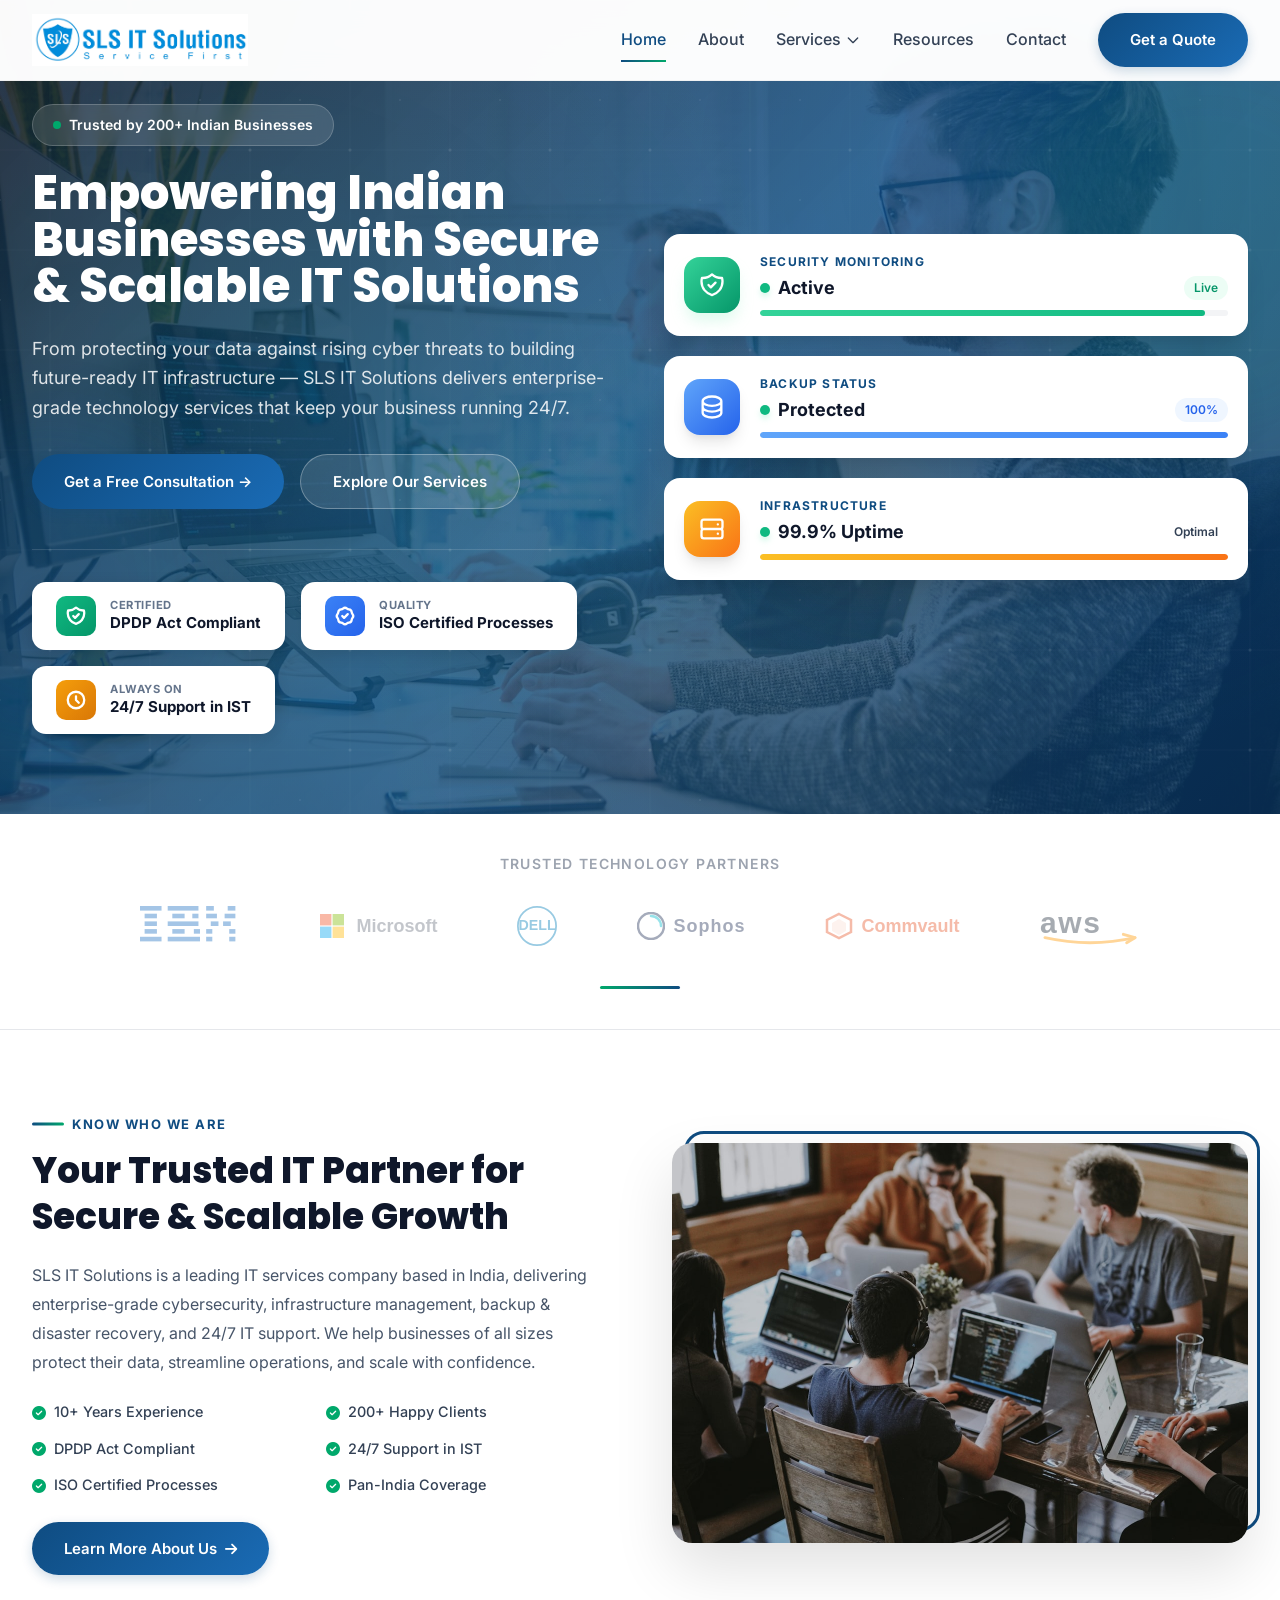
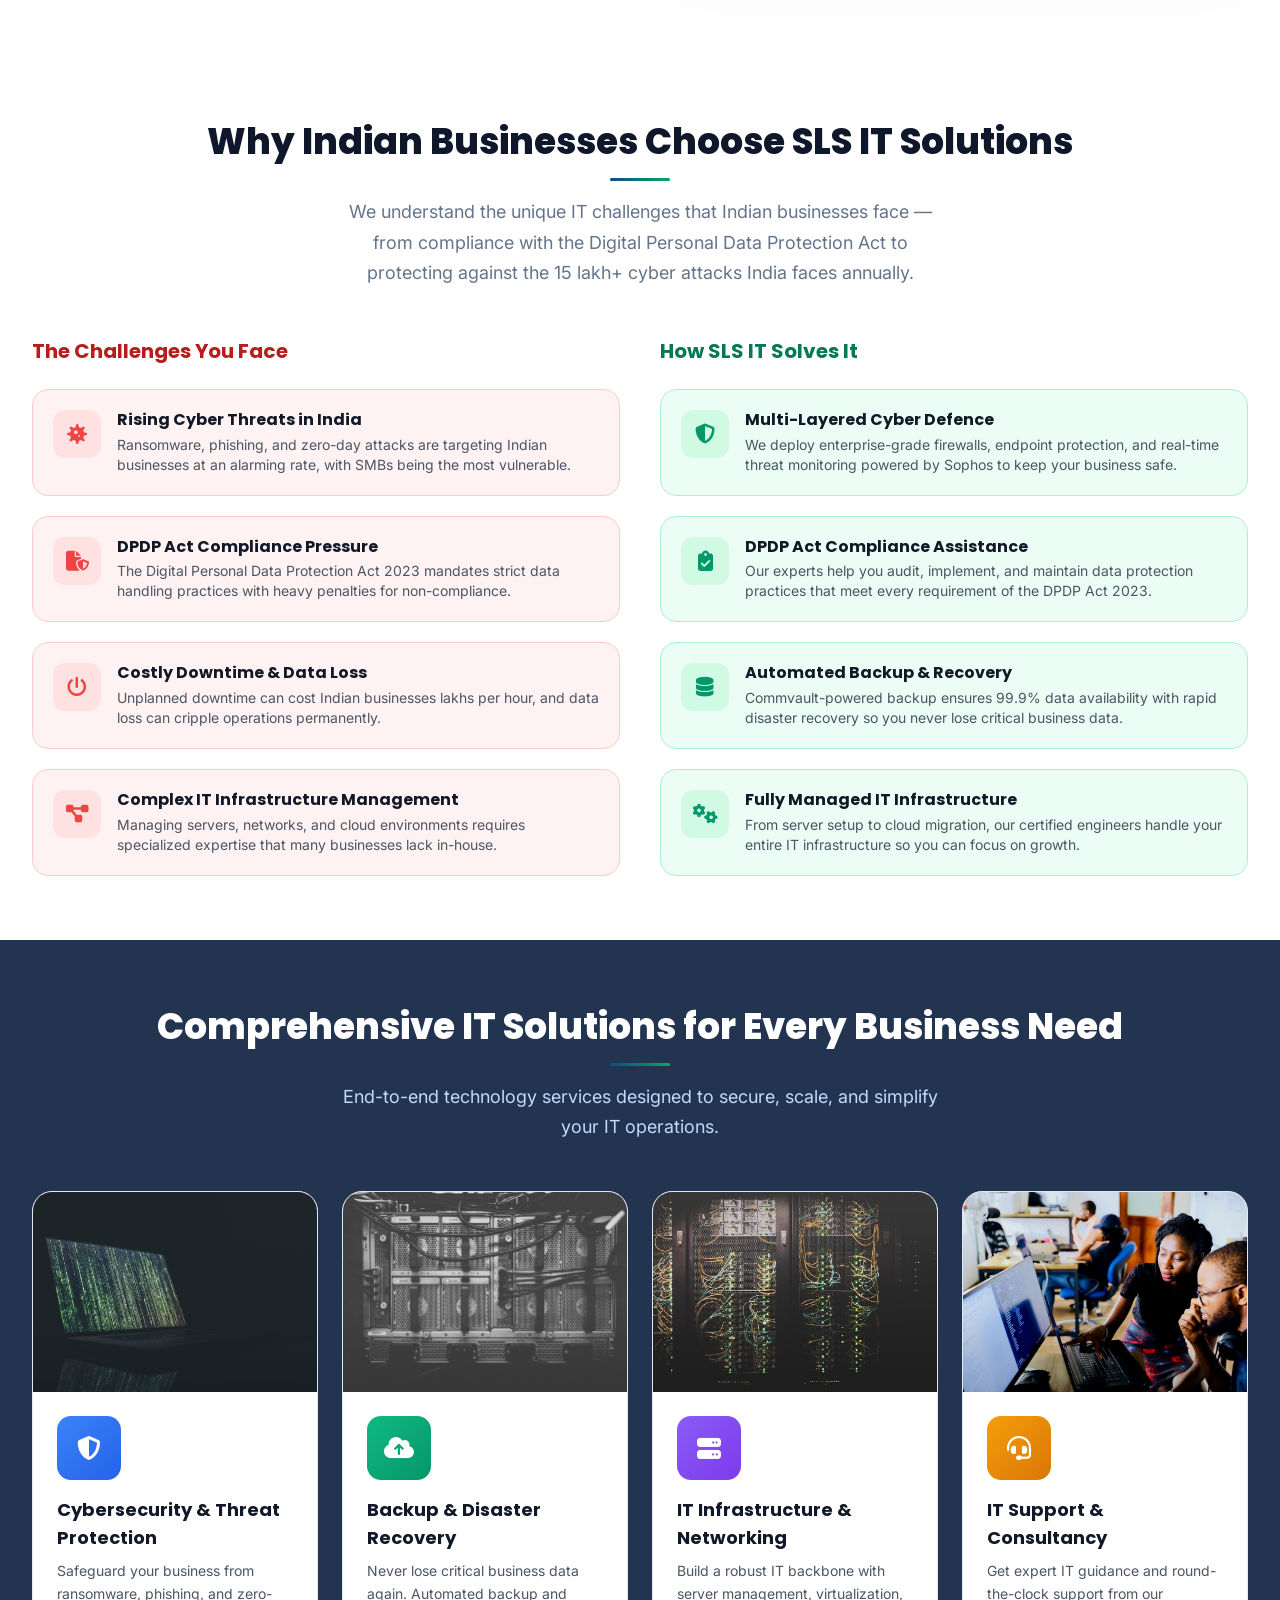
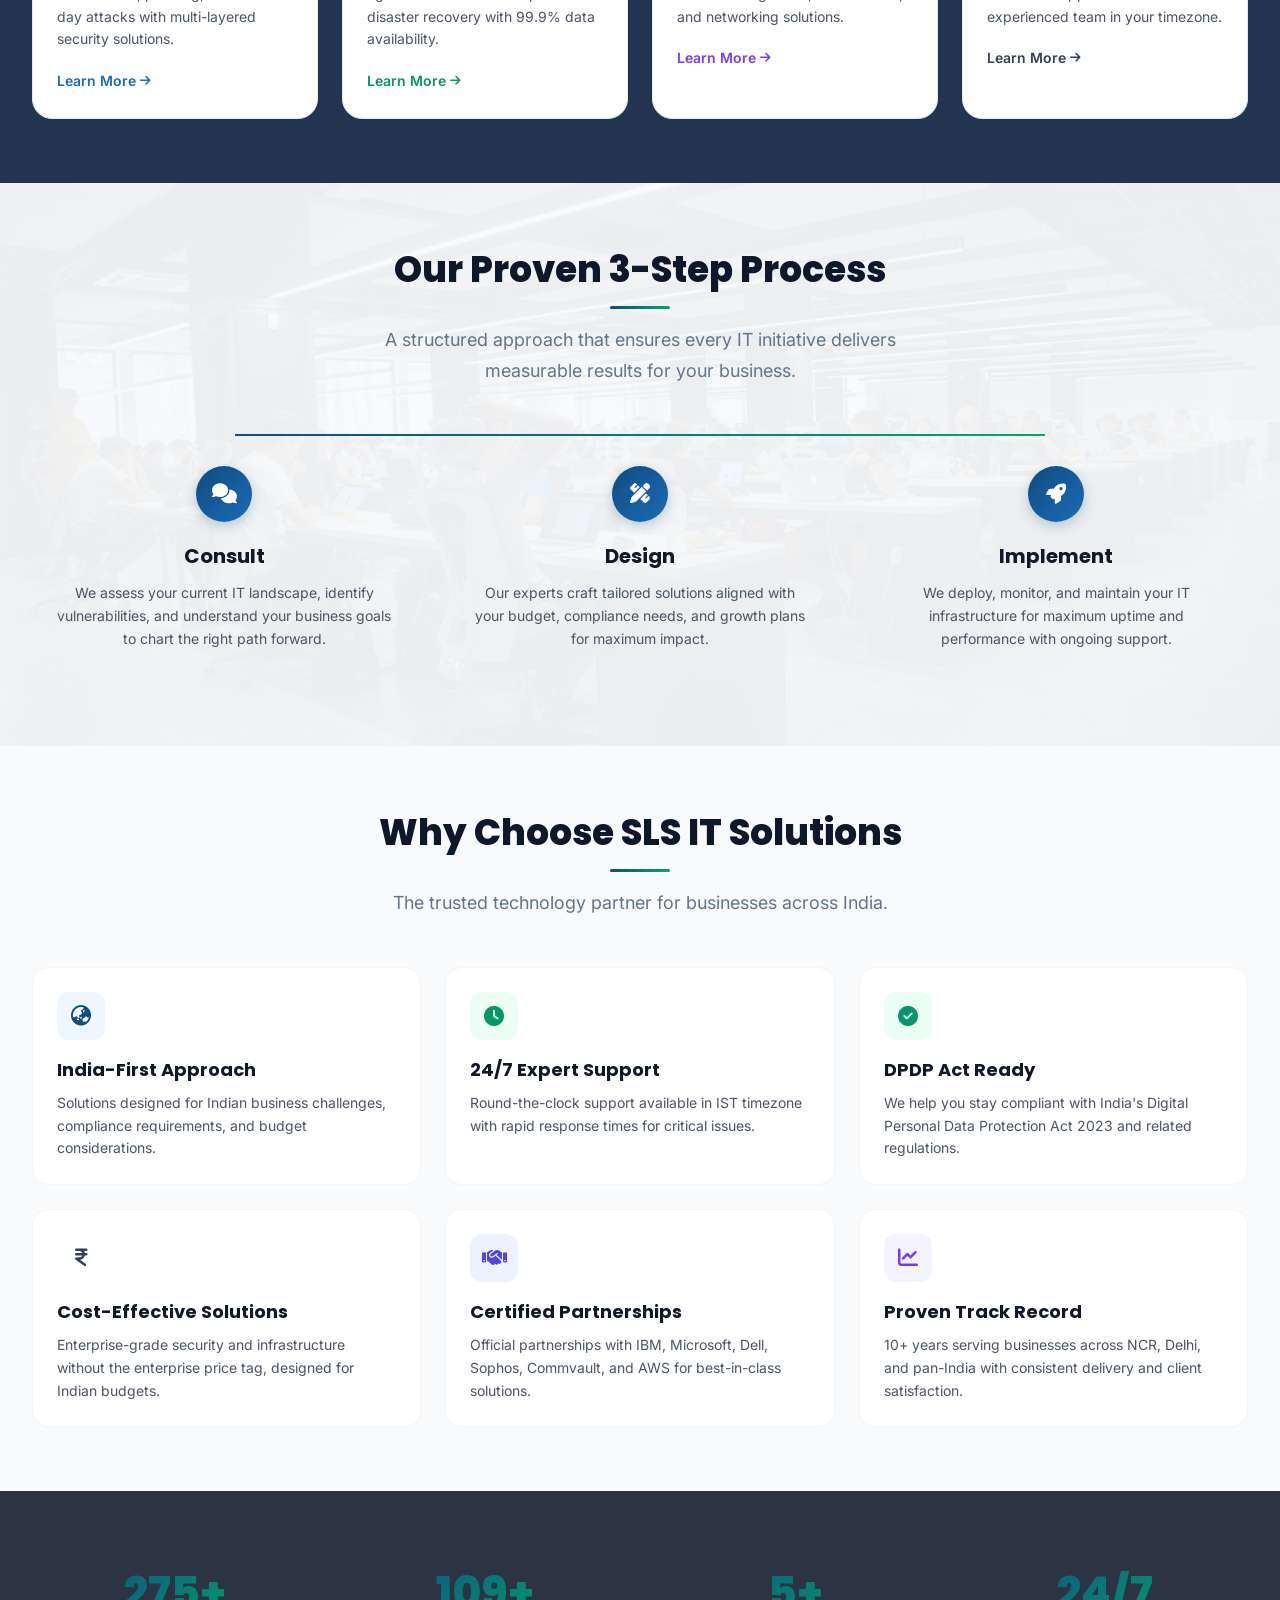
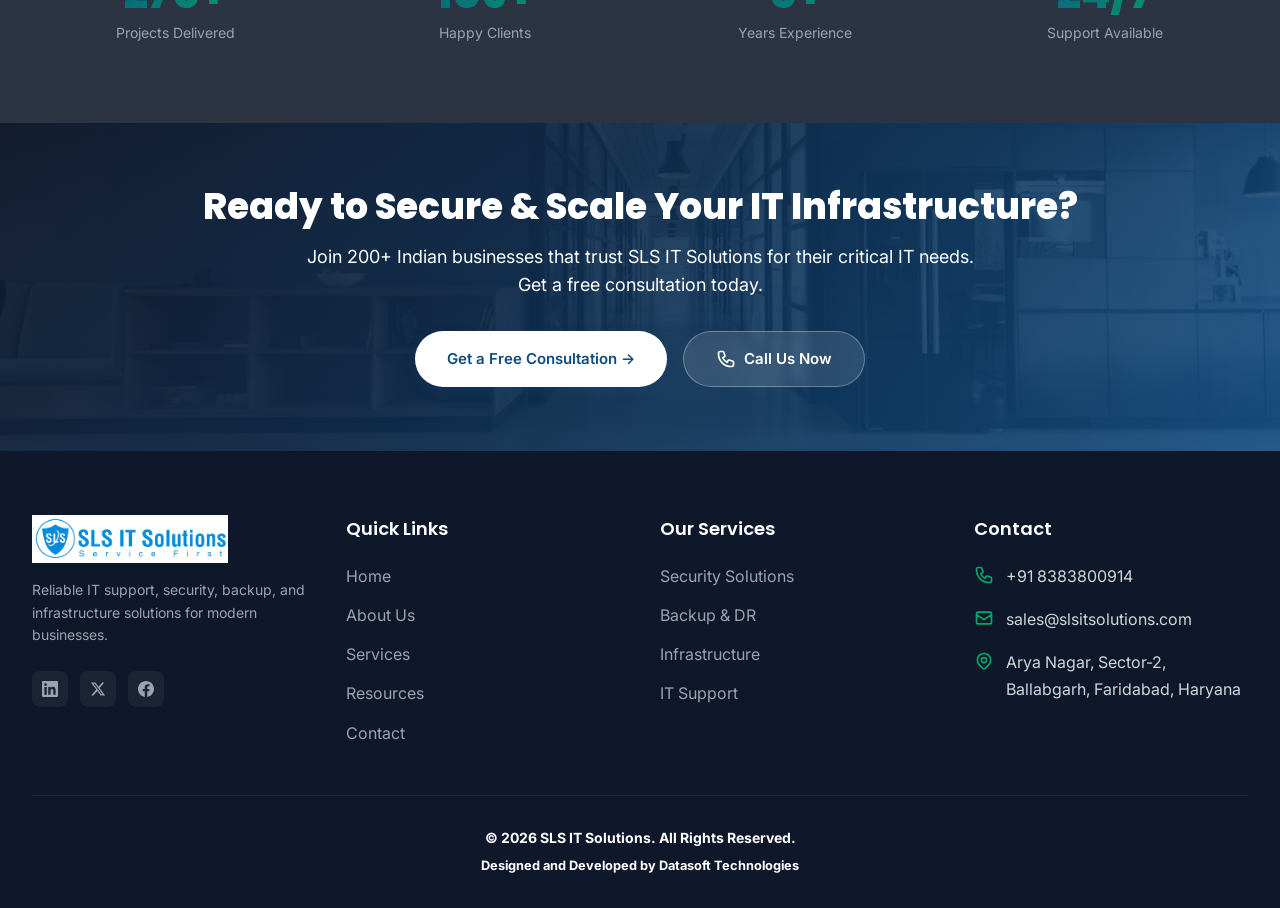
==== commit 36bad5d2: "images feature has been done" ====
--- a/index.html
+++ b/index.html
@@ -33,6 +33,9 @@
 
   <!-- Tailwind CSS CDN -->
   <link rel="stylesheet" href="assets/css/tailwind.min.css">
+
+  <!-- Font Awesome -->
+  <link rel="stylesheet" href="https://cdnjs.cloudflare.com/ajax/libs/font-awesome/6.5.1/css/all.min.css">
 
   <!-- Custom CSS -->
   <link rel="stylesheet" href="assets/css/style.css">
@@ -91,7 +94,7 @@
               <a href="support.html" class="dropdown-item">IT Support & Consultancy</a>
             </div>
           </div>
-          <a href="blog.html" class="nav-link">Blog</a>
+          <a href="resources.html" class="nav-link">Resources</a>
           <a href="contact.html" class="nav-link">Contact</a>
           <a href="contact.html" class="btn-primary !py-2.5 !px-5">Get a Quote</a>
         </div>
@@ -117,7 +120,7 @@
     <a href="backup.html" class="pl-4 text-base opacity-75">Backup & DR</a>
     <a href="infrastructure.html" class="pl-4 text-base opacity-75">Infrastructure</a>
     <a href="support.html" class="pl-4 text-base opacity-75">IT Support</a>
-    <a href="blog.html">Blog</a>
+    <a href="resources.html">Resources</a>
     <a href="contact.html">Contact</a>
   </div>
 
@@ -326,6 +329,32 @@
   </section>
 
 
+  <!-- ===== ABOUT SLS IT SOLUTIONS (Split Section) ===== -->
+  <section class="split-section">
+    <div class="max-w-7xl mx-auto px-4 sm:px-6 lg:px-8">
+      <div class="split-content fade-up">
+        <div class="split-text">
+          <span class="split-label">Know Who We Are</span>
+          <h2 class="split-heading">Your Trusted IT Partner for Secure &amp; Scalable Growth</h2>
+          <p class="split-desc">SLS IT Solutions is a leading IT services company based in India, delivering enterprise-grade cybersecurity, infrastructure management, backup &amp; disaster recovery, and 24/7 IT support. We help businesses of all sizes protect their data, streamline operations, and scale with confidence.</p>
+          <div class="split-features">
+            <div class="split-feature-item"><i class="fas fa-check-circle"></i> 10+ Years Experience</div>
+            <div class="split-feature-item"><i class="fas fa-check-circle"></i> 200+ Happy Clients</div>
+            <div class="split-feature-item"><i class="fas fa-check-circle"></i> DPDP Act Compliant</div>
+            <div class="split-feature-item"><i class="fas fa-check-circle"></i> 24/7 Support in IST</div>
+            <div class="split-feature-item"><i class="fas fa-check-circle"></i> ISO Certified Processes</div>
+            <div class="split-feature-item"><i class="fas fa-check-circle"></i> Pan-India Coverage</div>
+          </div>
+          <a href="about.html" class="btn-primary">Learn More About Us <i class="fas fa-arrow-right text-sm"></i></a>
+        </div>
+        <div class="split-image-wrap">
+          <img src="assets/images/sections/office-team.jpg" alt="SLS IT Solutions Team">
+        </div>
+      </div>
+    </div>
+  </section>
+
+
   <!-- ===== WHY INDIAN BUSINESSES TRUST US ===== -->
   <section class="py-16">
     <div class="max-w-7xl mx-auto px-4 sm:px-6 lg:px-8">
@@ -341,7 +370,7 @@
 
           <div class="flex items-start gap-4 p-5 rounded-2xl bg-red-50 border border-red-200">
             <div class="w-12 h-12 rounded-xl bg-red-100 flex items-center justify-center flex-shrink-0">
-              <svg class="w-6 h-6 text-red-500" fill="none" stroke="currentColor" viewBox="0 0 24 24"><path stroke-linecap="round" stroke-linejoin="round" stroke-width="2" d="M12 9v2m0 4h.01m-6.938 4h13.856c1.54 0 2.502-1.667 1.732-2.5L13.732 4c-.77-.833-1.964-.833-2.732 0L4.082 16.5c-.77.833.192 2.5 1.732 2.5z"/></svg>
+              <i class="fas fa-virus text-xl text-red-500"></i>
             </div>
             <div>
               <h4 class="font-bold text-gray-900 mb-1">Rising Cyber Threats in India</h4>
@@ -351,7 +380,7 @@
 
           <div class="flex items-start gap-4 p-5 rounded-2xl bg-red-50 border border-red-200">
             <div class="w-12 h-12 rounded-xl bg-red-100 flex items-center justify-center flex-shrink-0">
-              <svg class="w-6 h-6 text-red-500" fill="none" stroke="currentColor" viewBox="0 0 24 24"><path stroke-linecap="round" stroke-linejoin="round" stroke-width="2" d="M9 12h6m-6 4h6m2 5H7a2 2 0 01-2-2V5a2 2 0 012-2h5.586a1 1 0 01.707.293l5.414 5.414a1 1 0 01.293.707V19a2 2 0 01-2 2z"/></svg>
+              <i class="fas fa-file-shield text-xl text-red-500"></i>
             </div>
             <div>
               <h4 class="font-bold text-gray-900 mb-1">DPDP Act Compliance Pressure</h4>
@@ -361,7 +390,7 @@
 
           <div class="flex items-start gap-4 p-5 rounded-2xl bg-red-50 border border-red-200">
             <div class="w-12 h-12 rounded-xl bg-red-100 flex items-center justify-center flex-shrink-0">
-              <svg class="w-6 h-6 text-red-500" fill="none" stroke="currentColor" viewBox="0 0 24 24"><path stroke-linecap="round" stroke-linejoin="round" stroke-width="2" d="M18.364 18.364A9 9 0 005.636 5.636m12.728 12.728A9 9 0 015.636 5.636m12.728 12.728L5.636 5.636"/></svg>
+              <i class="fas fa-power-off text-xl text-red-500"></i>
             </div>
             <div>
               <h4 class="font-bold text-gray-900 mb-1">Costly Downtime &amp; Data Loss</h4>
@@ -371,7 +400,7 @@
 
           <div class="flex items-start gap-4 p-5 rounded-2xl bg-red-50 border border-red-200">
             <div class="w-12 h-12 rounded-xl bg-red-100 flex items-center justify-center flex-shrink-0">
-              <svg class="w-6 h-6 text-red-500" fill="none" stroke="currentColor" viewBox="0 0 24 24"><path stroke-linecap="round" stroke-linejoin="round" stroke-width="2" d="M19.428 15.428a2 2 0 00-1.022-.547l-2.387-.477a6 6 0 00-3.86.517l-.318.158a6 6 0 01-3.86.517L6.05 15.21a2 2 0 00-1.806.547M8 4h8l-1 1v5.172a2 2 0 00.586 1.414l5 5c1.26 1.26.367 3.414-1.415 3.414H4.828c-1.782 0-2.674-2.154-1.414-3.414l5-5A2 2 0 009 10.172V5L8 4z"/></svg>
+              <i class="fas fa-diagram-project text-xl text-red-500"></i>
             </div>
             <div>
               <h4 class="font-bold text-gray-900 mb-1">Complex IT Infrastructure Management</h4>
@@ -386,7 +415,7 @@
 
           <div class="flex items-start gap-4 p-5 rounded-2xl bg-green-50 border border-green-200">
             <div class="w-12 h-12 rounded-xl bg-green-100 flex items-center justify-center flex-shrink-0">
-              <svg class="w-6 h-6 text-green-600" fill="none" stroke="currentColor" viewBox="0 0 24 24"><path stroke-linecap="round" stroke-linejoin="round" stroke-width="2" d="M9 12l2 2 4-4m5.618-4.016A11.955 11.955 0 0112 2.944a11.955 11.955 0 01-8.618 3.04A12.02 12.02 0 003 9c0 5.591 3.824 10.29 9 11.622 5.176-1.332 9-6.03 9-11.622 0-1.042-.133-2.052-.382-3.016z"/></svg>
+              <i class="fas fa-shield-halved text-xl text-green-600"></i>
             </div>
             <div>
               <h4 class="font-bold text-gray-900 mb-1">Multi-Layered Cyber Defence</h4>
@@ -396,7 +425,7 @@
 
           <div class="flex items-start gap-4 p-5 rounded-2xl bg-green-50 border border-green-200">
             <div class="w-12 h-12 rounded-xl bg-green-100 flex items-center justify-center flex-shrink-0">
-              <svg class="w-6 h-6 text-green-600" fill="none" stroke="currentColor" viewBox="0 0 24 24"><path stroke-linecap="round" stroke-linejoin="round" stroke-width="2" d="M9 5H7a2 2 0 00-2 2v12a2 2 0 002 2h10a2 2 0 002-2V7a2 2 0 00-2-2h-2M9 5a2 2 0 002 2h2a2 2 0 002-2M9 5a2 2 0 012-2h2a2 2 0 012 2m-6 9l2 2 4-4"/></svg>
+              <i class="fas fa-clipboard-check text-xl text-green-600"></i>
             </div>
             <div>
               <h4 class="font-bold text-gray-900 mb-1">DPDP Act Compliance Assistance</h4>
@@ -406,7 +435,7 @@
 
           <div class="flex items-start gap-4 p-5 rounded-2xl bg-green-50 border border-green-200">
             <div class="w-12 h-12 rounded-xl bg-green-100 flex items-center justify-center flex-shrink-0">
-              <svg class="w-6 h-6 text-green-600" fill="none" stroke="currentColor" viewBox="0 0 24 24"><path stroke-linecap="round" stroke-linejoin="round" stroke-width="2" d="M4 7v10c0 2.21 3.582 4 8 4s8-1.79 8-4V7M4 7c0 2.21 3.582 4 8 4s8-1.79 8-4M4 7c0-2.21 3.582-4 8-4s8 1.79 8 4m0 5c0 2.21-3.582 4-8 4s-8-1.79-8-4"/></svg>
+              <i class="fas fa-database text-xl text-green-600"></i>
             </div>
             <div>
               <h4 class="font-bold text-gray-900 mb-1">Automated Backup &amp; Recovery</h4>
@@ -416,7 +445,7 @@
 
           <div class="flex items-start gap-4 p-5 rounded-2xl bg-green-50 border border-green-200">
             <div class="w-12 h-12 rounded-xl bg-green-100 flex items-center justify-center flex-shrink-0">
-              <svg class="w-6 h-6 text-green-600" fill="none" stroke="currentColor" viewBox="0 0 24 24"><path stroke-linecap="round" stroke-linejoin="round" stroke-width="2" d="M10.325 4.317c.426-1.756 2.924-1.756 3.35 0a1.724 1.724 0 002.573 1.066c1.543-.94 3.31.826 2.37 2.37a1.724 1.724 0 001.066 2.573c1.756.426 1.756 2.924 0 3.35a1.724 1.724 0 00-1.066 2.573c.94 1.543-.826 3.31-2.37 2.37a1.724 1.724 0 00-2.573 1.066c-.426 1.756-2.924 1.756-3.35 0a1.724 1.724 0 00-2.573-1.066c-1.543.94-3.31-.826-2.37-2.37a1.724 1.724 0 00-1.066-2.573c-1.756-.426-1.756-2.924 0-3.35a1.724 1.724 0 001.066-2.573c-.94-1.543.826-3.31 2.37-2.37.996.608 2.296.07 2.572-1.065z"/><path stroke-linecap="round" stroke-linejoin="round" stroke-width="2" d="M15 12a3 3 0 11-6 0 3 3 0 016 0z"/></svg>
+              <i class="fas fa-gears text-xl text-green-600"></i>
             </div>
             <div>
               <h4 class="font-bold text-gray-900 mb-1">Fully Managed IT Infrastructure</h4>
@@ -430,7 +459,7 @@
 
 
   <!-- ===== OUR CORE SOLUTIONS ===== -->
-  <section class="py-16" style="background:#0a1e3d;">
+  <section class="py-16 section-bg-image section-bg-blue" style="background-image: url('assets/images/sections/cybersecurity.jpg');">
     <div class="max-w-7xl mx-auto px-4 sm:px-6 lg:px-8">
       <div class="text-center mb-12 fade-up">
         <h2 class="section-title" style="color:#ffffff;">Comprehensive IT Solutions for Every Business Need</h2>
@@ -439,51 +468,63 @@
 
       <div class="grid grid-cols-1 sm:grid-cols-2 lg:grid-cols-4 gap-6">
         <!-- Card 1: Cybersecurity -->
-        <div class="service-card fade-up" style="background:#122b4f;border-color:#1e3a5f;">
-          <div class="icon-box" style="background:rgba(59,130,246,0.15);">
-            <svg class="w-8 h-8 text-blue-400" fill="none" stroke="currentColor" viewBox="0 0 24 24"><path stroke-linecap="round" stroke-linejoin="round" stroke-width="2" d="M9 12l2 2 4-4m5.618-4.016A11.955 11.955 0 0112 2.944a11.955 11.955 0 01-8.618 3.04A12.02 12.02 0 003 9c0 5.591 3.824 10.29 9 11.622 5.176-1.332 9-6.03 9-11.622 0-1.042-.133-2.052-.382-3.016z"/></svg>
-          </div>
-          <h3 class="text-lg font-bold text-white mb-2" style="font-family:'Poppins',sans-serif;">Cybersecurity &amp; Threat Protection</h3>
-          <p class="text-sm text-blue-200 mb-4 leading-relaxed">Safeguard your business from ransomware, phishing, and zero-day attacks with multi-layered security solutions trusted by enterprises across India.</p>
-          <a href="security.html" class="text-blue-400 font-semibold text-sm hover:text-blue-300 transition-colors inline-flex items-center gap-1">
-            Learn More <span>&rarr;</span>
-          </a>
+        <div class="image-card fade-up">
+          <div class="image-card-img" style="background-image: url('assets/images/sections/shield-lock.jpg');"></div>
+          <div class="image-card-body">
+            <div class="fa-icon-box icon-gradient-blue mb-4">
+              <i class="fas fa-shield-halved"></i>
+            </div>
+            <h3 class="text-lg font-bold text-gray-900 mb-2" style="font-family:'Poppins',sans-serif;">Cybersecurity &amp; Threat Protection</h3>
+            <p class="text-sm text-gray-600 mb-4 leading-relaxed">Safeguard your business from ransomware, phishing, and zero-day attacks with multi-layered security solutions.</p>
+            <a href="security.html" class="text-[#0f4c81] font-semibold text-sm hover:text-[#1a6bb5] transition-colors inline-flex items-center gap-1">
+              Learn More <i class="fas fa-arrow-right text-xs"></i>
+            </a>
+          </div>
         </div>
 
         <!-- Card 2: Backup & DR -->
-        <div class="service-card fade-up" style="background:#122b4f;border-color:#1e3a5f;">
-          <div class="icon-box" style="background:rgba(52,211,153,0.15);">
-            <svg class="w-8 h-8 text-emerald-400" fill="none" stroke="currentColor" viewBox="0 0 24 24"><path stroke-linecap="round" stroke-linejoin="round" stroke-width="2" d="M3 15a4 4 0 004 4h9a5 5 0 10-.1-9.999 5.002 5.002 0 10-9.78 2.096A4.001 4.001 0 003 15z"/><path stroke-linecap="round" stroke-linejoin="round" stroke-width="2" d="M12 10v6m0 0l-3-3m3 3l3-3"/></svg>
-          </div>
-          <h3 class="text-lg font-bold text-white mb-2" style="font-family:'Poppins',sans-serif;">Backup &amp; Disaster Recovery</h3>
-          <p class="text-sm text-blue-200 mb-4 leading-relaxed">Never lose critical business data again. Our automated backup and disaster recovery solutions ensure 99.9% data availability and rapid recovery.</p>
-          <a href="backup.html" class="text-emerald-400 font-semibold text-sm hover:text-emerald-300 transition-colors inline-flex items-center gap-1">
-            Learn More <span>&rarr;</span>
-          </a>
+        <div class="image-card fade-up">
+          <div class="image-card-img" style="background-image: url('assets/images/sections/backup-recovery.jpg');"></div>
+          <div class="image-card-body">
+            <div class="fa-icon-box icon-gradient-green mb-4">
+              <i class="fas fa-cloud-arrow-up"></i>
+            </div>
+            <h3 class="text-lg font-bold text-gray-900 mb-2" style="font-family:'Poppins',sans-serif;">Backup &amp; Disaster Recovery</h3>
+            <p class="text-sm text-gray-600 mb-4 leading-relaxed">Never lose critical business data again. Automated backup and disaster recovery with 99.9% data availability.</p>
+            <a href="backup.html" class="text-emerald-600 font-semibold text-sm hover:text-emerald-700 transition-colors inline-flex items-center gap-1">
+              Learn More <i class="fas fa-arrow-right text-xs"></i>
+            </a>
+          </div>
         </div>
 
         <!-- Card 3: Infrastructure -->
-        <div class="service-card fade-up" style="background:#122b4f;border-color:#1e3a5f;">
-          <div class="icon-box" style="background:rgba(129,140,248,0.15);">
-            <svg class="w-8 h-8 text-indigo-400" fill="none" stroke="currentColor" viewBox="0 0 24 24"><path stroke-linecap="round" stroke-linejoin="round" stroke-width="2" d="M5 12h14M5 12a2 2 0 01-2-2V6a2 2 0 012-2h14a2 2 0 012 2v4a2 2 0 01-2 2M5 12a2 2 0 00-2 2v4a2 2 0 002 2h14a2 2 0 002-2v-4a2 2 0 00-2-2m-2-4h.01M17 16h.01"/></svg>
-          </div>
-          <h3 class="text-lg font-bold text-white mb-2" style="font-family:'Poppins',sans-serif;">IT Infrastructure &amp; Networking</h3>
-          <p class="text-sm text-blue-200 mb-4 leading-relaxed">Build a robust IT backbone with our server management, virtualization, and networking solutions designed for India's growing digital economy.</p>
-          <a href="infrastructure.html" class="text-indigo-400 font-semibold text-sm hover:text-indigo-700 transition-colors inline-flex items-center gap-1">
-            Learn More <span>&rarr;</span>
-          </a>
+        <div class="image-card fade-up">
+          <div class="image-card-img" style="background-image: url('assets/images/sections/server-room.jpg');"></div>
+          <div class="image-card-body">
+            <div class="fa-icon-box icon-gradient-purple mb-4">
+              <i class="fas fa-server"></i>
+            </div>
+            <h3 class="text-lg font-bold text-gray-900 mb-2" style="font-family:'Poppins',sans-serif;">IT Infrastructure &amp; Networking</h3>
+            <p class="text-sm text-gray-600 mb-4 leading-relaxed">Build a robust IT backbone with server management, virtualization, and networking solutions.</p>
+            <a href="infrastructure.html" class="text-purple-600 font-semibold text-sm hover:text-purple-700 transition-colors inline-flex items-center gap-1">
+              Learn More <i class="fas fa-arrow-right text-xs"></i>
+            </a>
+          </div>
         </div>
 
         <!-- Card 4: IT Support -->
-        <div class="service-card fade-up" style="background:#122b4f;border-color:#1e3a5f;">
-          <div class="icon-box" style="background:rgba(251,191,36,0.25);">
-            <svg class="w-8 h-8" style="color:#fbbf24;" fill="none" stroke="currentColor" viewBox="0 0 24 24"><path stroke-linecap="round" stroke-linejoin="round" stroke-width="2" d="M18.364 5.636l-3.536 3.536m0 5.656l3.536 3.536M9.172 9.172L5.636 5.636m3.536 9.192l-3.536 3.536M21 12a9 9 0 11-18 0 9 9 0 0118 0zm-5 0a4 4 0 11-8 0 4 4 0 018 0z"/></svg>
-          </div>
-          <h3 class="text-lg font-bold text-white mb-2" style="font-family:'Poppins',sans-serif;">IT Support &amp; Consultancy</h3>
-          <p class="text-sm text-blue-200 mb-4 leading-relaxed">Get expert IT guidance and round-the-clock support from our experienced team, available in your timezone, understanding your business context.</p>
-          <a href="support.html" class="text-amber-400 font-semibold text-sm hover:text-amber-300 transition-colors inline-flex items-center gap-1">
-            Learn More <span>&rarr;</span>
-          </a>
+        <div class="image-card fade-up">
+          <div class="image-card-img" style="background-image: url('assets/images/sections/it-support.jpg');"></div>
+          <div class="image-card-body">
+            <div class="fa-icon-box icon-gradient-amber mb-4">
+              <i class="fas fa-headset"></i>
+            </div>
+            <h3 class="text-lg font-bold text-gray-900 mb-2" style="font-family:'Poppins',sans-serif;">IT Support &amp; Consultancy</h3>
+            <p class="text-sm text-gray-600 mb-4 leading-relaxed">Get expert IT guidance and round-the-clock support from our experienced team in your timezone.</p>
+            <a href="support.html" class="text-amber-600 font-semibold text-sm hover:text-amber-700 transition-colors inline-flex items-center gap-1">
+              Learn More <i class="fas fa-arrow-right text-xs"></i>
+            </a>
+          </div>
         </div>
       </div>
     </div>
@@ -491,7 +532,7 @@
 
 
   <!-- ===== HOW WE WORK ===== -->
-  <section class="py-16">
+  <section class="py-16 process-bg" style="background-image: url('assets/images/sections/process-bg.jpg');">
     <div class="max-w-7xl mx-auto px-4 sm:px-6 lg:px-8">
       <div class="text-center mb-12 fade-up">
         <h2 class="section-title">Our Proven 3-Step Process</h2>
@@ -505,21 +546,21 @@
         <div class="grid grid-cols-1 md:grid-cols-3 gap-8 relative z-10">
           <!-- Step 1 -->
           <div class="process-step fade-up">
-            <div class="process-number">1</div>
+            <div class="process-number"><i class="fas fa-comments"></i></div>
             <h3 class="text-xl font-bold text-gray-900 mb-3" style="font-family:'Poppins',sans-serif;">Consult</h3>
             <p class="text-gray-600 text-sm leading-relaxed">We assess your current IT landscape, identify vulnerabilities, and understand your business goals to chart the right path forward.</p>
           </div>
 
           <!-- Step 2 -->
           <div class="process-step fade-up">
-            <div class="process-number">2</div>
+            <div class="process-number"><i class="fas fa-pencil-ruler"></i></div>
             <h3 class="text-xl font-bold text-gray-900 mb-3" style="font-family:'Poppins',sans-serif;">Design</h3>
             <p class="text-gray-600 text-sm leading-relaxed">Our experts craft tailored solutions aligned with your budget, compliance needs, and growth plans for maximum impact.</p>
           </div>
 
           <!-- Step 3 -->
           <div class="process-step fade-up">
-            <div class="process-number">3</div>
+            <div class="process-number"><i class="fas fa-rocket"></i></div>
             <h3 class="text-xl font-bold text-gray-900 mb-3" style="font-family:'Poppins',sans-serif;">Implement</h3>
             <p class="text-gray-600 text-sm leading-relaxed">We deploy, monitor, and maintain your IT infrastructure for maximum uptime and performance with ongoing support.</p>
           </div>
@@ -541,7 +582,7 @@
         <!-- Item 1 -->
         <div class="bg-white rounded-2xl p-6 border border-gray-100 hover:shadow-lg hover:border-transparent transition-all duration-300 fade-up">
           <div class="w-12 h-12 rounded-xl bg-blue-50 flex items-center justify-center mb-4">
-            <svg class="w-6 h-6 text-[#0f4c81]" fill="none" stroke="currentColor" viewBox="0 0 24 24"><path stroke-linecap="round" stroke-linejoin="round" stroke-width="2" d="M3.055 11H5a2 2 0 012 2v1a2 2 0 002 2 2 2 0 012 2v2.945M8 3.935V5.5A2.5 2.5 0 0010.5 8h.5a2 2 0 012 2 2 2 0 104 0 2 2 0 012-2h1.064M15 20.488V18a2 2 0 012-2h3.064M21 12a9 9 0 11-18 0 9 9 0 0118 0z"/></svg>
+            <i class="fas fa-globe-asia text-xl text-[#0f4c81]"></i>
           </div>
           <h3 class="text-lg font-bold text-gray-900 mb-2" style="font-family:'Poppins',sans-serif;">India-First Approach</h3>
           <p class="text-sm text-gray-600 leading-relaxed">Solutions designed for Indian business challenges, compliance requirements, and budget considerations.</p>
@@ -550,7 +591,7 @@
         <!-- Item 2 -->
         <div class="bg-white rounded-2xl p-6 border border-gray-100 hover:shadow-lg hover:border-transparent transition-all duration-300 fade-up">
           <div class="w-12 h-12 rounded-xl bg-emerald-50 flex items-center justify-center mb-4">
-            <svg class="w-6 h-6 text-emerald-600" fill="none" stroke="currentColor" viewBox="0 0 24 24"><path stroke-linecap="round" stroke-linejoin="round" stroke-width="2" d="M12 8v4l3 3m6-3a9 9 0 11-18 0 9 9 0 0118 0z"/></svg>
+            <i class="fas fa-clock text-xl text-emerald-600"></i>
           </div>
           <h3 class="text-lg font-bold text-gray-900 mb-2" style="font-family:'Poppins',sans-serif;">24/7 Expert Support</h3>
           <p class="text-sm text-gray-600 leading-relaxed">Round-the-clock support available in IST timezone with rapid response times for critical issues.</p>
@@ -559,7 +600,7 @@
         <!-- Item 3 -->
         <div class="bg-white rounded-2xl p-6 border border-gray-100 hover:shadow-lg hover:border-transparent transition-all duration-300 fade-up">
           <div class="w-12 h-12 rounded-xl bg-green-50 flex items-center justify-center mb-4">
-            <svg class="w-6 h-6 text-green-600" fill="none" stroke="currentColor" viewBox="0 0 24 24"><path stroke-linecap="round" stroke-linejoin="round" stroke-width="2" d="M9 12l2 2 4-4m6 2a9 9 0 11-18 0 9 9 0 0118 0z"/></svg>
+            <i class="fas fa-check-circle text-xl text-green-600"></i>
           </div>
           <h3 class="text-lg font-bold text-gray-900 mb-2" style="font-family:'Poppins',sans-serif;">DPDP Act Ready</h3>
           <p class="text-sm text-gray-600 leading-relaxed">We help you stay compliant with India's Digital Personal Data Protection Act 2023 and related regulations.</p>
@@ -568,7 +609,7 @@
         <!-- Item 4 -->
         <div class="bg-white rounded-2xl p-6 border border-gray-100 hover:shadow-lg hover:border-transparent transition-all duration-300 fade-up">
           <div class="w-12 h-12 rounded-xl bg-amber-50 flex items-center justify-center mb-4">
-            <svg class="w-6 h-6 text-amber-600" fill="none" stroke="currentColor" viewBox="0 0 24 24"><path stroke-linecap="round" stroke-linejoin="round" stroke-width="2" d="M12 8c-1.657 0-3 .895-3 2s1.343 2 3 2 3 .895 3 2-1.343 2-3 2m0-8c1.11 0 2.08.402 2.599 1M12 8V7m0 1v8m0 0v1m0-1c-1.11 0-2.08-.402-2.599-1M21 12a9 9 0 11-18 0 9 9 0 0118 0z"/></svg>
+            <i class="fas fa-indian-rupee-sign text-xl text-amber-600"></i>
           </div>
           <h3 class="text-lg font-bold text-gray-900 mb-2" style="font-family:'Poppins',sans-serif;">Cost-Effective Solutions</h3>
           <p class="text-sm text-gray-600 leading-relaxed">Enterprise-grade security and infrastructure without the enterprise price tag, designed for Indian budgets.</p>
@@ -577,7 +618,7 @@
         <!-- Item 5 -->
         <div class="bg-white rounded-2xl p-6 border border-gray-100 hover:shadow-lg hover:border-transparent transition-all duration-300 fade-up">
           <div class="w-12 h-12 rounded-xl bg-indigo-50 flex items-center justify-center mb-4">
-            <svg class="w-6 h-6 text-indigo-600" fill="none" stroke="currentColor" viewBox="0 0 24 24"><path stroke-linecap="round" stroke-linejoin="round" stroke-width="2" d="M9 3v2m6-2v2M9 19v2m6-2v2M5 9H3m2 6H3m18-6h-2m2 6h-2M7 19h10a2 2 0 002-2V7a2 2 0 00-2-2H7a2 2 0 00-2 2v10a2 2 0 002 2zM9 9h6v6H9V9z"/></svg>
+            <i class="fas fa-handshake text-xl text-indigo-600"></i>
           </div>
           <h3 class="text-lg font-bold text-gray-900 mb-2" style="font-family:'Poppins',sans-serif;">Certified Partnerships</h3>
           <p class="text-sm text-gray-600 leading-relaxed">Official partnerships with IBM, Microsoft, Dell, Sophos, Commvault, and AWS for best-in-class solutions.</p>
@@ -586,7 +627,7 @@
         <!-- Item 6 -->
         <div class="bg-white rounded-2xl p-6 border border-gray-100 hover:shadow-lg hover:border-transparent transition-all duration-300 fade-up">
           <div class="w-12 h-12 rounded-xl bg-purple-50 flex items-center justify-center mb-4">
-            <svg class="w-6 h-6 text-purple-600" fill="none" stroke="currentColor" viewBox="0 0 24 24"><path stroke-linecap="round" stroke-linejoin="round" stroke-width="2" d="M9 19v-6a2 2 0 00-2-2H5a2 2 0 00-2 2v6a2 2 0 002 2h2a2 2 0 002-2zm0 0V9a2 2 0 012-2h2a2 2 0 012 2v10m-6 0a2 2 0 002 2h2a2 2 0 002-2m0 0V5a2 2 0 012-2h2a2 2 0 012 2v14a2 2 0 01-2 2h-2a2 2 0 01-2-2z"/></svg>
+            <i class="fas fa-chart-line text-xl text-purple-600"></i>
           </div>
           <h3 class="text-lg font-bold text-gray-900 mb-2" style="font-family:'Poppins',sans-serif;">Proven Track Record</h3>
           <p class="text-sm text-gray-600 leading-relaxed">10+ years serving businesses across NCR, Delhi, and pan-India with consistent delivery and client satisfaction.</p>
@@ -597,7 +638,7 @@
 
 
   <!-- ===== STATS SECTION ===== -->
-  <section class="py-12" style="background:#0f172a;">
+  <section class="py-12 stats-parallax" style="background-image: url('assets/images/sections/data-center.jpg');">
     <div class="max-w-7xl mx-auto px-4 sm:px-6 lg:px-8">
       <div class="grid grid-cols-2 md:grid-cols-4 gap-6">
         <div class="stat-card">
@@ -624,7 +665,7 @@
 
 
   <!-- ===== CTA SECTION ===== -->
-  <section class="cta-gradient py-16">
+  <section class="cta-image-bg py-16" style="background-image: url('assets/images/sections/cta-bg.jpg');">
     <div class="max-w-7xl mx-auto px-4 sm:px-6 lg:px-8">
       <div class="text-center relative z-10 fade-up">
         <h2 class="text-3xl sm:text-4xl font-extrabold text-white mb-4" style="font-family:'Poppins',sans-serif;">Ready to Secure &amp; Scale Your IT Infrastructure?</h2>
@@ -668,7 +709,7 @@
             <li><a href="index.html" class="hover:text-white transition-colors">Home</a></li>
             <li><a href="about.html" class="hover:text-white transition-colors">About Us</a></li>
             <li><a href="services.html" class="hover:text-white transition-colors">Services</a></li>
-            <li><a href="blog.html" class="hover:text-white transition-colors">Blog</a></li>
+            <li><a href="resources.html" class="hover:text-white transition-colors">Resources</a></li>
             <li><a href="contact.html" class="hover:text-white transition-colors">Contact</a></li>
           </ul>
         </div>
--- a/assets/css/style.css
+++ b/assets/css/style.css
@@ -943,3 +943,480 @@
   .hero-section { min-height: auto; padding-top: 5rem; padding-bottom: 3rem; }
   .hero-section-inner { min-height: auto; }
 }
+
+/* ===== NEW: SECTION BACKGROUND IMAGES ===== */
+.section-bg-image {
+  position: relative;
+  background-size: cover;
+  background-position: center;
+  background-attachment: fixed;
+}
+
+.section-bg-image::before {
+  content: '';
+  position: absolute;
+  top: 0;
+  left: 0;
+  right: 0;
+  bottom: 0;
+  z-index: 1;
+}
+
+.section-bg-image > * {
+  position: relative;
+  z-index: 2;
+}
+
+.section-bg-dark::before {
+  background: rgba(15, 23, 42, 0.92);
+}
+
+.section-bg-light::before {
+  background: rgba(255, 255, 255, 0.93);
+}
+
+.section-bg-blue::before {
+  background: rgba(10, 30, 61, 0.90);
+}
+
+/* ===== NEW: IMAGE CARDS ===== */
+.image-card {
+  border-radius: 20px;
+  overflow: hidden;
+  transition: all 0.4s cubic-bezier(0.4, 0, 0.2, 1);
+  border: 1px solid #e2e8f0;
+  background: #ffffff;
+}
+
+.image-card:hover {
+  transform: translateY(-8px);
+  box-shadow: 0 25px 50px rgba(15, 76, 129, 0.15);
+}
+
+.image-card-img {
+  height: 200px;
+  background-size: cover;
+  background-position: center;
+  position: relative;
+}
+
+.image-card-img::after {
+  content: '';
+  position: absolute;
+  bottom: 0;
+  left: 0;
+  right: 0;
+  height: 80px;
+  background: linear-gradient(to top, rgba(0,0,0,0.15), transparent);
+}
+
+.image-card-body {
+  padding: 1.5rem;
+}
+
+/* ===== NEW: FONT AWESOME ICON STYLES ===== */
+.fa-icon-box {
+  width: 64px;
+  height: 64px;
+  border-radius: 14px;
+  display: flex;
+  align-items: center;
+  justify-content: center;
+  font-size: 1.5rem;
+  transition: all 0.3s ease;
+}
+
+.fa-icon-circle {
+  width: 48px;
+  height: 48px;
+  border-radius: 50%;
+  display: flex;
+  align-items: center;
+  justify-content: center;
+  font-size: 1.25rem;
+  transition: all 0.3s ease;
+}
+
+/* ===== NEW: PARALLAX STAT SECTION ===== */
+.stats-parallax {
+  background-attachment: fixed;
+  background-size: cover;
+  background-position: center;
+  position: relative;
+}
+
+.stats-parallax::before {
+  content: '';
+  position: absolute;
+  top: 0;
+  left: 0;
+  right: 0;
+  bottom: 0;
+  background: rgba(15, 23, 42, 0.88);
+}
+
+.stats-parallax > * {
+  position: relative;
+  z-index: 2;
+}
+
+/* ===== NEW: PROCESS SECTION WITH BG ===== */
+.process-bg {
+  position: relative;
+  background-size: cover;
+  background-position: center;
+}
+
+.process-bg::before {
+  content: '';
+  position: absolute;
+  top: 0;
+  left: 0;
+  right: 0;
+  bottom: 0;
+  background: rgba(248, 250, 252, 0.95);
+}
+
+.process-bg > * {
+  position: relative;
+  z-index: 2;
+}
+
+/* ===== NEW: CTA SECTION WITH IMAGE ===== */
+.cta-image-bg {
+  background-size: cover;
+  background-position: center;
+  position: relative;
+  overflow: hidden;
+}
+
+.cta-image-bg::before {
+  content: '';
+  position: absolute;
+  top: 0;
+  left: 0;
+  right: 0;
+  bottom: 0;
+  background: linear-gradient(135deg, rgba(15, 23, 42, 0.92) 0%, rgba(15, 76, 129, 0.88) 100%);
+}
+
+.cta-image-bg > * {
+  position: relative;
+  z-index: 2;
+}
+
+/* ===== NEW: WHY CHOOSE US IMAGE SECTION ===== */
+.split-image-section {
+  position: relative;
+}
+
+.split-image-section .split-image {
+  border-radius: 20px;
+  overflow: hidden;
+  box-shadow: 0 25px 50px rgba(0,0,0,0.12);
+}
+
+.split-image-section .split-image img {
+  width: 100%;
+  height: 100%;
+  object-fit: cover;
+  transition: transform 0.6s ease;
+}
+
+.split-image-section .split-image:hover img {
+  transform: scale(1.05);
+}
+
+/* ===== NEW: INSIGHTS/RESOURCES CARDS ===== */
+.insight-card {
+  background: #ffffff;
+  border-radius: 20px;
+  overflow: hidden;
+  transition: all 0.4s ease;
+  border: 1px solid #e2e8f0;
+}
+
+.insight-card:hover {
+  transform: translateY(-8px);
+  box-shadow: 0 20px 40px rgba(0,0,0,0.12);
+  border-color: rgba(15, 76, 129, 0.15);
+}
+
+.insight-card-image {
+  height: 220px;
+  background-size: cover;
+  background-position: center;
+  position: relative;
+}
+
+.insight-card-image::after {
+  content: '';
+  position: absolute;
+  bottom: 0;
+  left: 0;
+  right: 0;
+  height: 60px;
+  background: linear-gradient(to top, rgba(0,0,0,0.1), transparent);
+}
+
+.insight-card-body {
+  padding: 1.5rem;
+}
+
+/* ===== NEW: FLOATING BADGE ===== */
+.floating-badge {
+  position: absolute;
+  top: 1rem;
+  left: 1rem;
+  padding: 0.375rem 0.875rem;
+  border-radius: 100px;
+  font-size: 0.75rem;
+  font-weight: 600;
+  text-transform: uppercase;
+  letter-spacing: 0.5px;
+  z-index: 5;
+}
+
+/* ===== NEW: ICON GRADIENT BACKGROUNDS ===== */
+.icon-gradient-blue {
+  background: linear-gradient(135deg, #3b82f6, #2563eb);
+  color: #ffffff;
+}
+
+.icon-gradient-green {
+  background: linear-gradient(135deg, #10b981, #059669);
+  color: #ffffff;
+}
+
+.icon-gradient-amber {
+  background: linear-gradient(135deg, #f59e0b, #d97706);
+  color: #ffffff;
+}
+
+.icon-gradient-purple {
+  background: linear-gradient(135deg, #8b5cf6, #7c3aed);
+  color: #ffffff;
+}
+
+.icon-gradient-red {
+  background: linear-gradient(135deg, #ef4444, #dc2626);
+  color: #ffffff;
+}
+
+.icon-gradient-indigo {
+  background: linear-gradient(135deg, #6366f1, #4f46e5);
+  color: #ffffff;
+}
+
+/* ===== NEW: ABOUT PAGE IMAGE GRID ===== */
+.about-image-grid {
+  display: grid;
+  grid-template-columns: 1fr 1fr;
+  grid-template-rows: 1fr 1fr;
+  gap: 1rem;
+  height: 400px;
+}
+
+.about-image-grid .img-item {
+  border-radius: 16px;
+  overflow: hidden;
+  position: relative;
+}
+
+.about-image-grid .img-item:first-child {
+  grid-row: 1 / 3;
+}
+
+.about-image-grid .img-item img {
+  width: 100%;
+  height: 100%;
+  object-fit: cover;
+}
+
+@media (max-width: 768px) {
+  .about-image-grid {
+    grid-template-columns: 1fr;
+    grid-template-rows: auto;
+    height: auto;
+  }
+  .about-image-grid .img-item:first-child {
+    grid-row: auto;
+  }
+  .about-image-grid .img-item {
+    height: 200px;
+  }
+  .section-bg-image {
+    background-attachment: scroll;
+  }
+  .stats-parallax {
+    background-attachment: scroll;
+  }
+}
+
+/* ===== NEW: SPLIT LAYOUT SECTIONS (Text + Image) ===== */
+.split-section {
+  padding: 5rem 0;
+}
+
+.split-section .split-content {
+  display: flex;
+  align-items: center;
+  gap: 4rem;
+}
+
+.split-section .split-text {
+  flex: 1;
+}
+
+.split-section .split-image-wrap {
+  flex: 1;
+  position: relative;
+}
+
+.split-section .split-image-wrap img {
+  width: 100%;
+  height: 400px;
+  object-fit: cover;
+  border-radius: 20px;
+  box-shadow: 0 25px 60px rgba(0,0,0,0.12);
+  transition: transform 0.5s ease;
+}
+
+.split-section .split-image-wrap:hover img {
+  transform: scale(1.02);
+}
+
+/* Accent bar on image */
+.split-section .split-image-wrap::before {
+  content: '';
+  position: absolute;
+  top: -12px;
+  right: -12px;
+  width: 100%;
+  height: 100%;
+  border-radius: 20px;
+  border: 3px solid #0f4c81;
+  z-index: -1;
+}
+
+.split-section .split-label {
+  display: inline-block;
+  color: #0f4c81;
+  font-size: 0.8125rem;
+  font-weight: 700;
+  text-transform: uppercase;
+  letter-spacing: 1.5px;
+  margin-bottom: 0.75rem;
+  position: relative;
+  padding-left: 2.5rem;
+}
+
+.split-section .split-label::before {
+  content: '';
+  position: absolute;
+  left: 0;
+  top: 50%;
+  transform: translateY(-50%);
+  width: 2rem;
+  height: 3px;
+  background: linear-gradient(90deg, #0f4c81, #00a86b);
+  border-radius: 2px;
+}
+
+.split-section .split-heading {
+  font-family: 'Poppins', sans-serif;
+  font-size: 2.25rem;
+  font-weight: 800;
+  color: #0f172a;
+  line-height: 1.3;
+  margin-bottom: 1.25rem;
+}
+
+.split-section .split-desc {
+  font-size: 1rem;
+  color: #475569;
+  line-height: 1.8;
+  margin-bottom: 1.5rem;
+}
+
+.split-section .split-features {
+  display: grid;
+  grid-template-columns: 1fr 1fr;
+  gap: 0.75rem;
+  margin-bottom: 1.5rem;
+}
+
+.split-section .split-feature-item {
+  display: flex;
+  align-items: center;
+  gap: 0.5rem;
+  font-size: 0.9rem;
+  font-weight: 500;
+  color: #334155;
+}
+
+.split-section .split-feature-item i {
+  color: #00a86b;
+  font-size: 0.875rem;
+}
+
+/* Reverse layout variant */
+.split-section.split-reverse .split-content {
+  flex-direction: row-reverse;
+}
+
+.split-section.split-reverse .split-image-wrap::before {
+  right: auto;
+  left: -12px;
+}
+
+/* Dark variant */
+.split-section.split-dark {
+  background: #0f172a;
+}
+
+.split-section.split-dark .split-label {
+  color: #60a5fa;
+}
+
+.split-section.split-dark .split-label::before {
+  background: linear-gradient(90deg, #60a5fa, #00a86b);
+}
+
+.split-section.split-dark .split-heading {
+  color: #ffffff;
+}
+
+.split-section.split-dark .split-desc {
+  color: rgba(255,255,255,0.75);
+}
+
+.split-section.split-dark .split-feature-item {
+  color: rgba(255,255,255,0.85);
+}
+
+.split-section.split-dark .split-image-wrap::before {
+  border-color: #1a6bb5;
+}
+
+@media (max-width: 768px) {
+  .split-section .split-content {
+    flex-direction: column;
+    gap: 2rem;
+  }
+  .split-section.split-reverse .split-content {
+    flex-direction: column;
+  }
+  .split-section .split-image-wrap::before {
+    display: none;
+  }
+  .split-section .split-heading {
+    font-size: 1.75rem;
+  }
+  .split-section .split-features {
+    grid-template-columns: 1fr;
+  }
+  .split-section .split-image-wrap img {
+    height: 280px;
+  }
+}
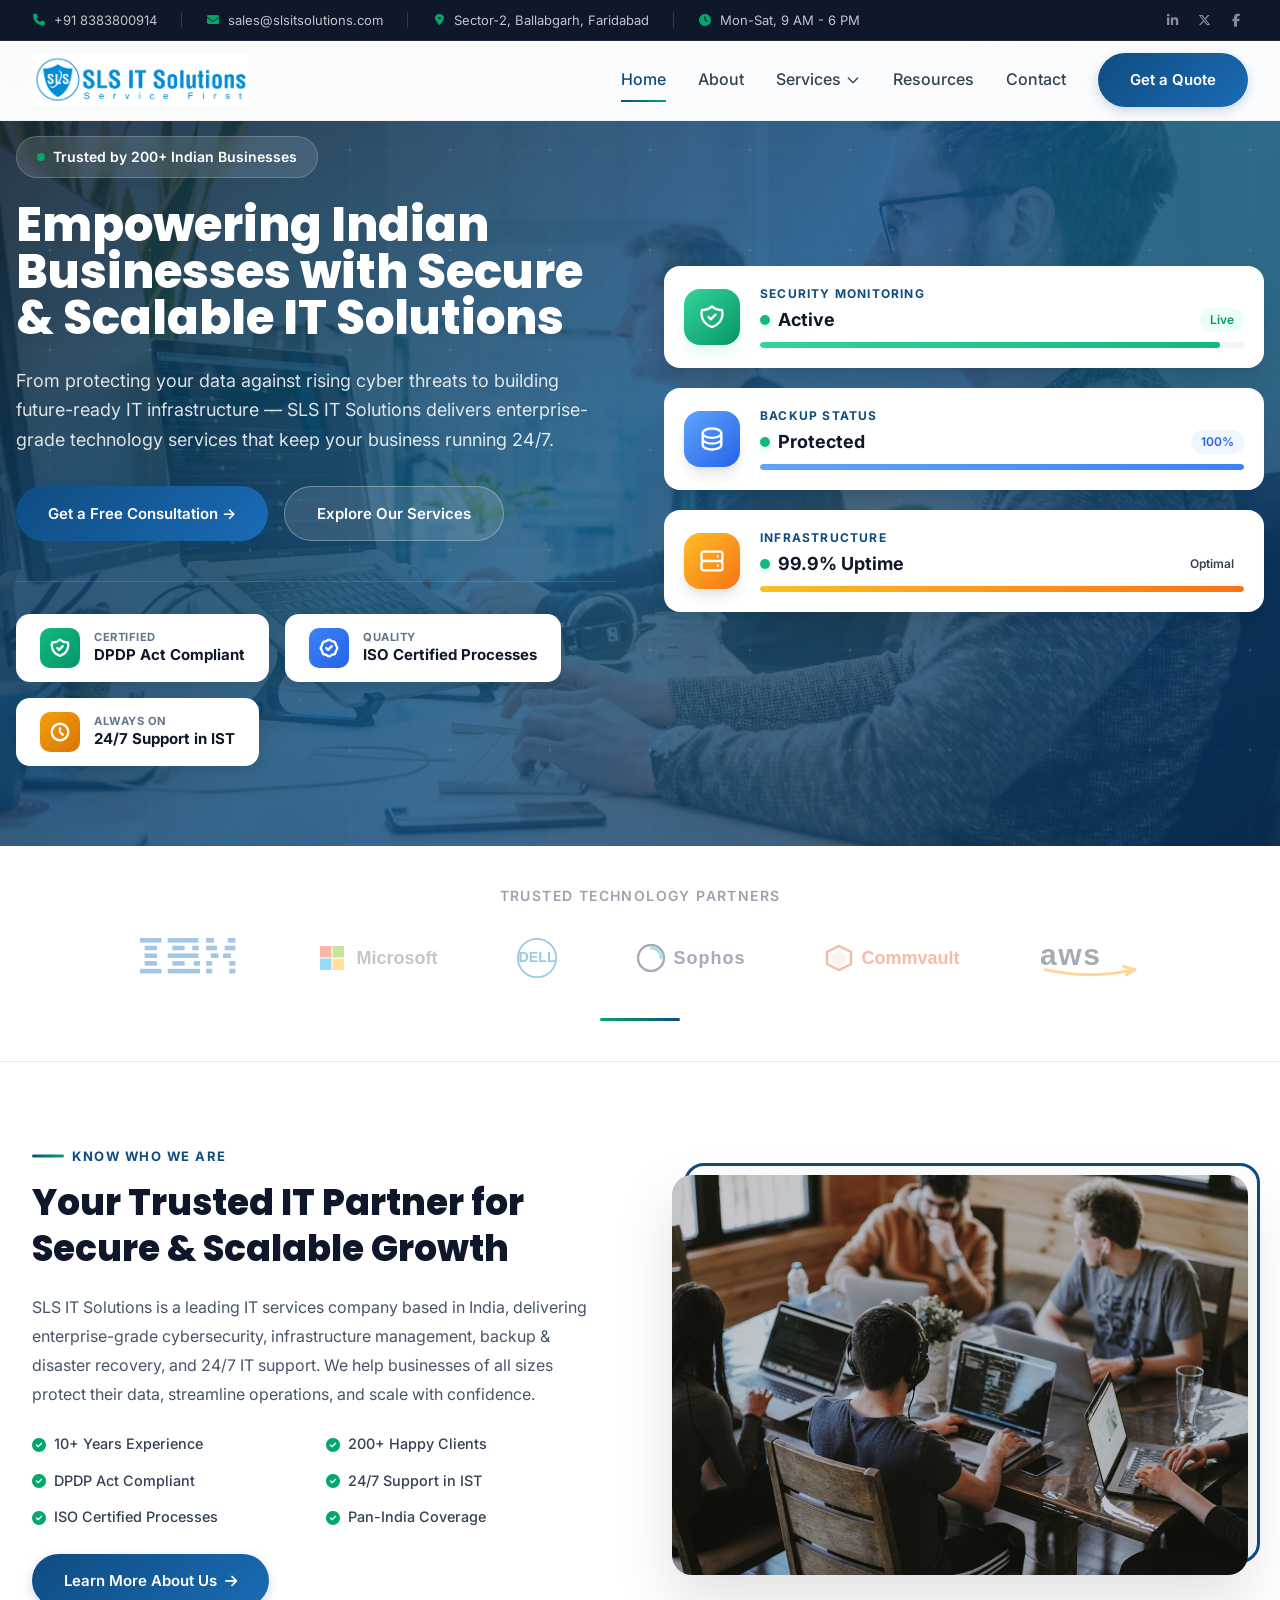
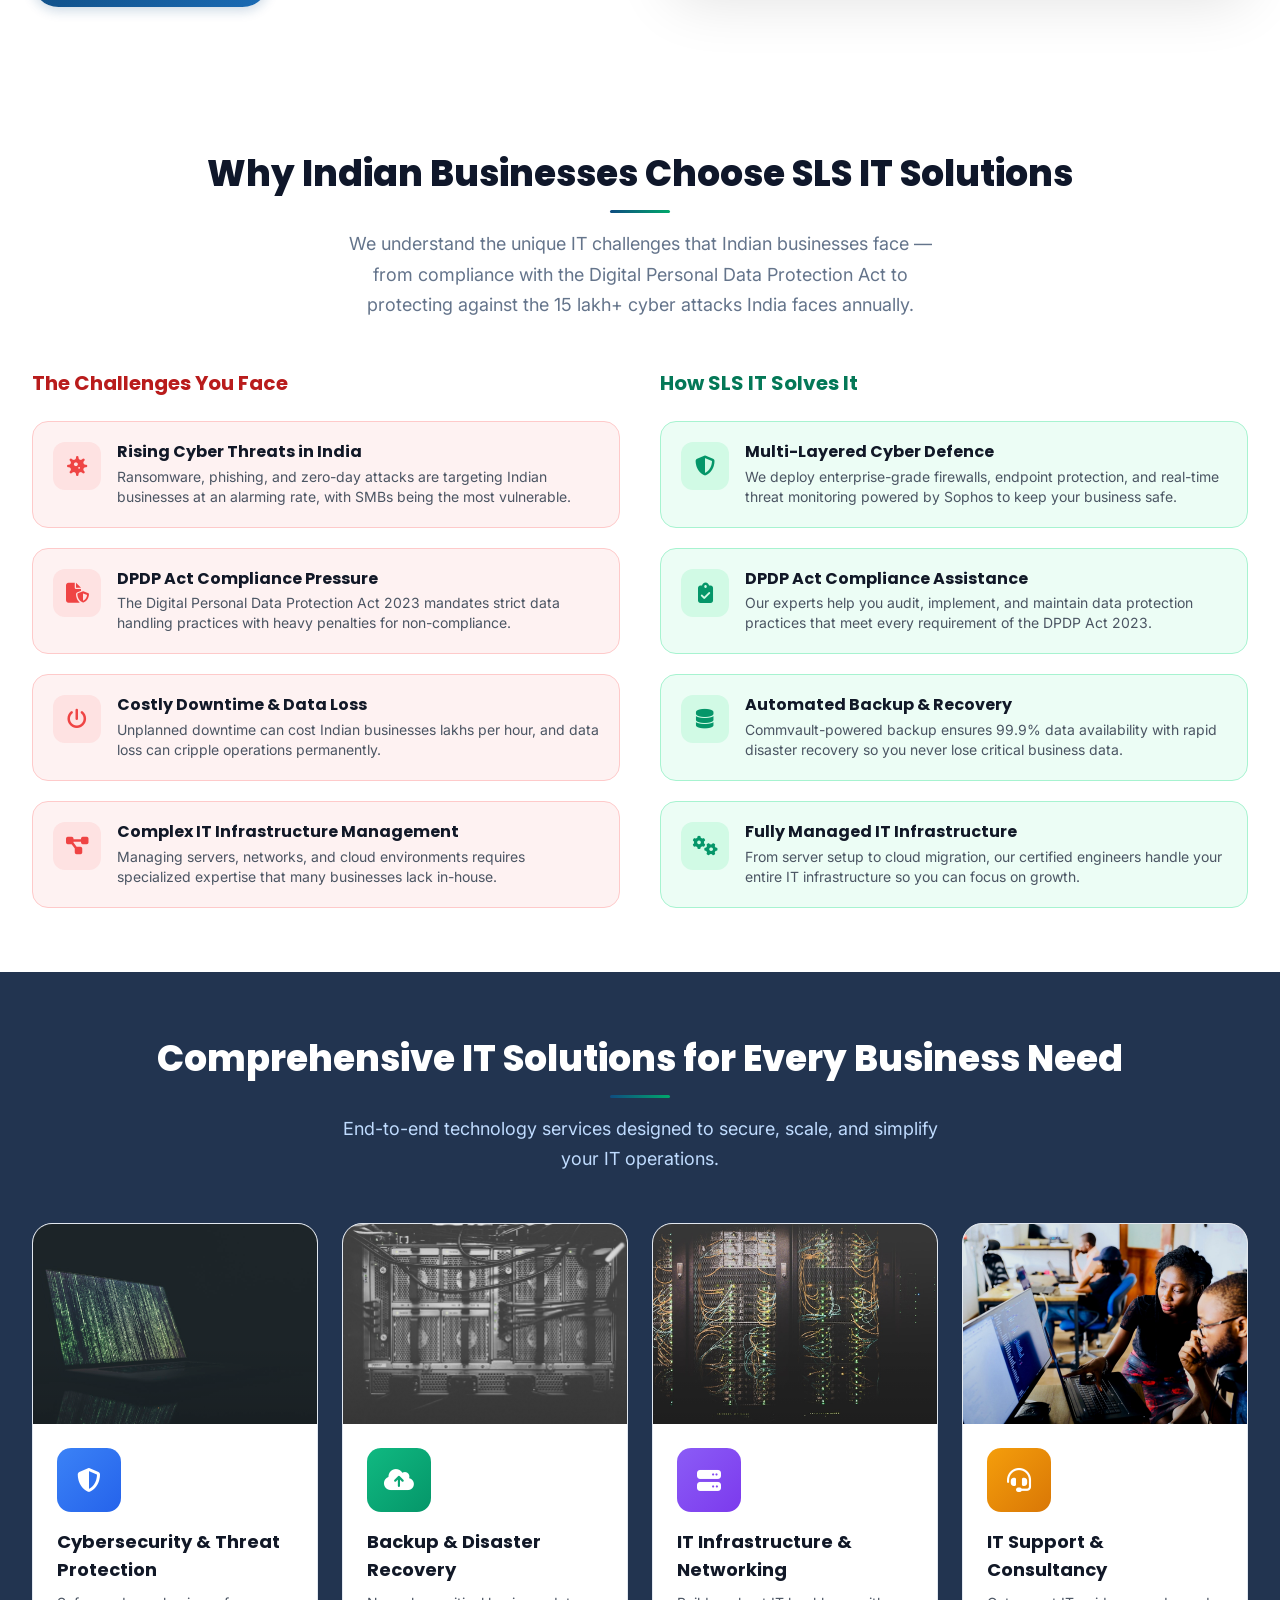
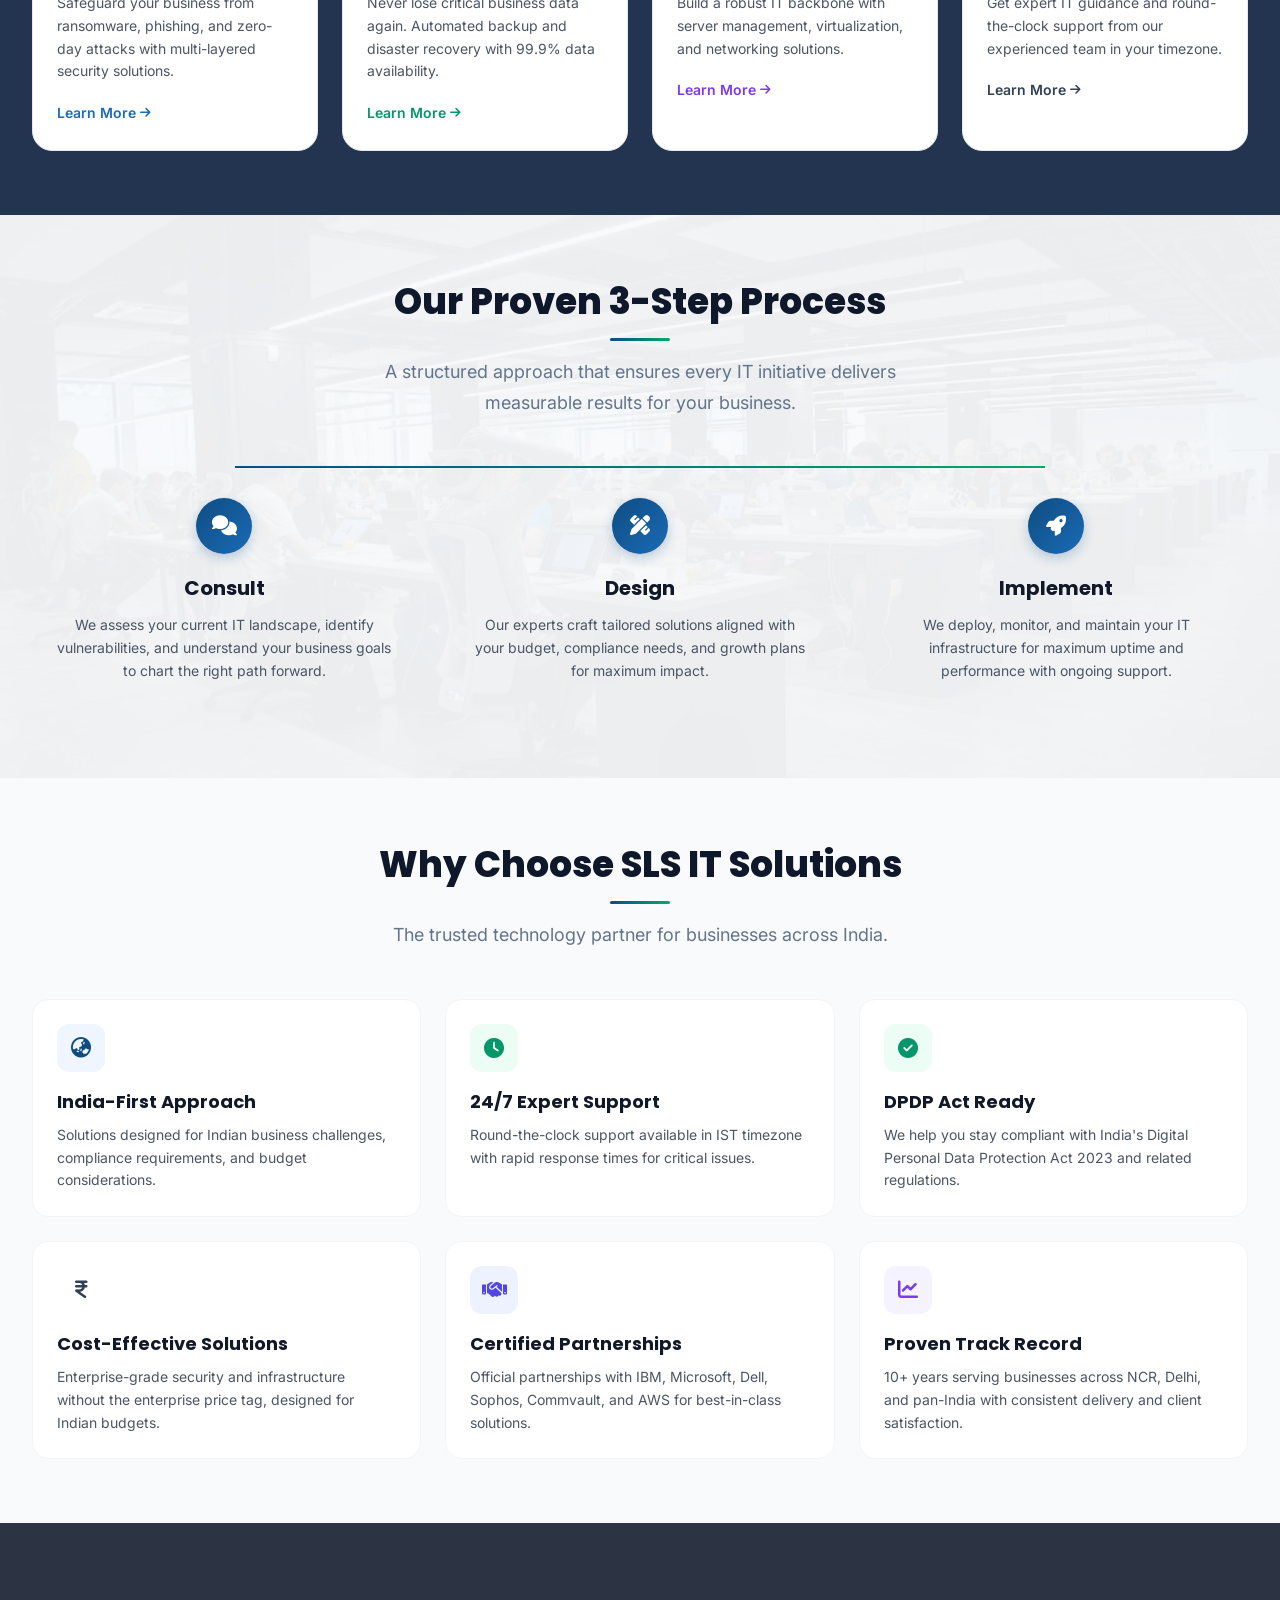
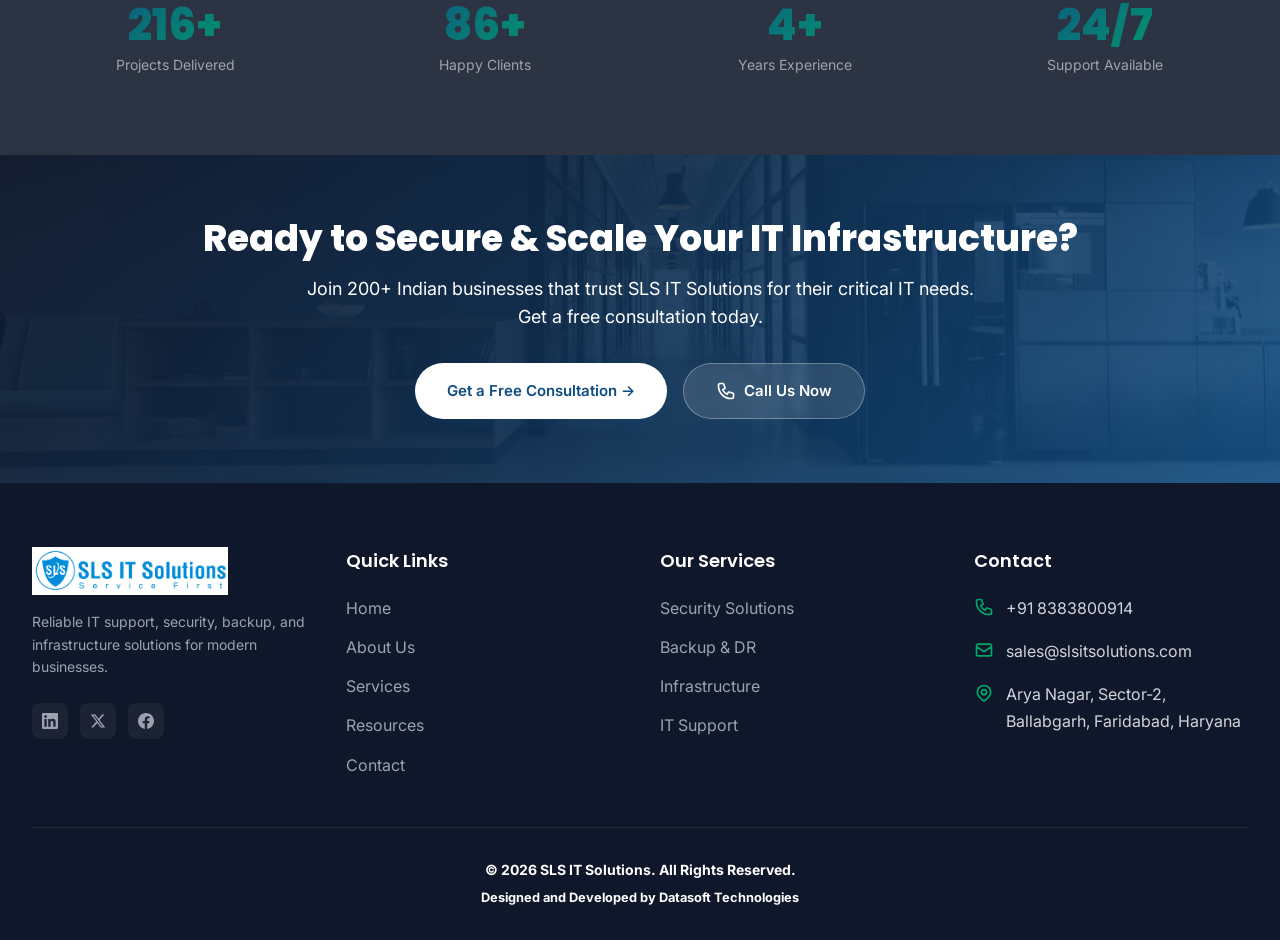
==== commit d7095ea5: "topbar implemented" ====
--- a/index.html
+++ b/index.html
@@ -73,6 +73,38 @@
 </head>
 <body>
 
+  <!-- Topbar -->
+  <div class="topbar">
+    <div class="max-w-7xl mx-auto px-4 sm:px-6 lg:px-8">
+      <div class="topbar-inner">
+        <div class="topbar-left">
+          <a href="tel:+918383800914" class="topbar-item">
+            <i class="fas fa-phone"></i> +91 8383800914
+          </a>
+          <div class="topbar-divider"></div>
+          <a href="mailto:sales@slsitsolutions.com" class="topbar-item">
+            <i class="fas fa-envelope"></i> sales@slsitsolutions.com
+          </a>
+          <div class="topbar-divider"></div>
+          <span class="topbar-item">
+            <i class="fas fa-location-dot"></i> Sector-2, Ballabgarh, Faridabad
+          </span>
+          <div class="topbar-divider"></div>
+          <span class="topbar-item">
+            <i class="fas fa-clock"></i> Mon-Sat, 9 AM - 6 PM
+          </span>
+        </div>
+        <div class="topbar-right">
+          <div class="topbar-social">
+            <a href="https://www.linkedin.com/company/slsitsolutions" target="_blank" rel="noopener" aria-label="LinkedIn"><i class="fab fa-linkedin-in"></i></a>
+            <a href="https://x.com/slsitsolutions" target="_blank" rel="noopener" aria-label="Twitter"><i class="fab fa-x-twitter"></i></a>
+            <a href="https://www.facebook.com/slsitsolutions" target="_blank" rel="noopener" aria-label="Facebook"><i class="fab fa-facebook-f"></i></a>
+          </div>
+        </div>
+      </div>
+    </div>
+  </div>
+
   <!-- Navbar -->
   <nav class="navbar">
     <div class="max-w-7xl mx-auto px-4 sm:px-6 lg:px-8">
@@ -132,7 +164,7 @@
       <div class="float-shape"></div>
       <div class="float-shape"></div>
 
-      <div class="max-w-7xl mx-auto px-4 sm:px-6 lg:px-8 w-full py-20">
+      <div class="max-w-7xl mx-auto px-4 sm:px-6 lg:px-8 w-full" style="padding: 7rem 1rem 5rem;">
         <div class="grid grid-cols-1 lg:grid-cols-2 gap-12 items-center">
           <!-- Left Content -->
           <div class="max-w-3xl z-10">
--- a/assets/css/style.css
+++ b/assets/css/style.css
@@ -19,7 +19,7 @@
 
 html {
   scroll-behavior: smooth;
-  scroll-padding-top: 80px;
+  scroll-padding-top: 120px;
 }
 
 body {
@@ -39,10 +39,104 @@
 /* ===== LOGO ===== */
 .navbar .logo-img { height: 52.9px; } /* 50.4px + 5% more for header */
 
+/* ===== TOPBAR ===== */
+.topbar {
+  background: #0f172a;
+  color: rgba(255,255,255,0.85);
+  font-size: 0.8125rem;
+  position: fixed;
+  top: 0;
+  left: 0;
+  right: 0;
+  z-index: 1001;
+  transition: all 0.3s ease;
+  border-bottom: 1px solid rgba(255,255,255,0.08);
+}
+
+.topbar-inner {
+  display: flex;
+  align-items: center;
+  justify-content: space-between;
+  height: 40px;
+}
+
+.topbar-left {
+  display: flex;
+  align-items: center;
+  gap: 1.5rem;
+}
+
+.topbar-right {
+  display: flex;
+  align-items: center;
+  gap: 1rem;
+}
+
+.topbar-item {
+  display: flex;
+  align-items: center;
+  gap: 0.5rem;
+  color: rgba(255,255,255,0.75);
+  text-decoration: none;
+  transition: color 0.2s ease;
+  white-space: nowrap;
+}
+
+.topbar-item:hover {
+  color: #ffffff;
+}
+
+.topbar-item i {
+  color: #00a86b;
+  font-size: 0.75rem;
+  width: 14px;
+  text-align: center;
+}
+
+.topbar-divider {
+  width: 1px;
+  height: 16px;
+  background: rgba(255,255,255,0.15);
+}
+
+.topbar-social {
+  display: flex;
+  align-items: center;
+  gap: 0.5rem;
+}
+
+.topbar-social a {
+  color: rgba(255,255,255,0.5);
+  font-size: 0.8125rem;
+  transition: color 0.2s ease;
+  width: 24px;
+  height: 24px;
+  display: flex;
+  align-items: center;
+  justify-content: center;
+  border-radius: 4px;
+}
+
+.topbar-social a:hover {
+  color: #ffffff;
+  background: rgba(255,255,255,0.08);
+}
+
+/* Hide topbar on scroll */
+.topbar.hidden {
+  transform: translateY(-100%);
+}
+
+@media (max-width: 768px) {
+  .topbar {
+    display: none;
+  }
+}
+
 /* ===== NAVBAR ===== */
 .navbar {
   position: fixed;
-  top: 0;
+  top: 40px;
   left: 0;
   right: 0;
   z-index: 1000;
@@ -54,6 +148,7 @@
 }
 
 .navbar.scrolled {
+  top: 0;
   box-shadow: 0 4px 24px rgba(0,0,0,0.06);
   border-bottom-color: transparent;
 }
@@ -491,7 +586,7 @@
   background: linear-gradient(135deg, rgba(15,23,42,0.88) 0%, rgba(10,52,96,0.82) 50%, rgba(15,76,129,0.78) 100%);
   background-size: cover;
   background-position: center;
-  padding: 8rem 0 4rem;
+  padding: 10rem 0 4rem;
   position: relative;
   overflow: hidden;
 }
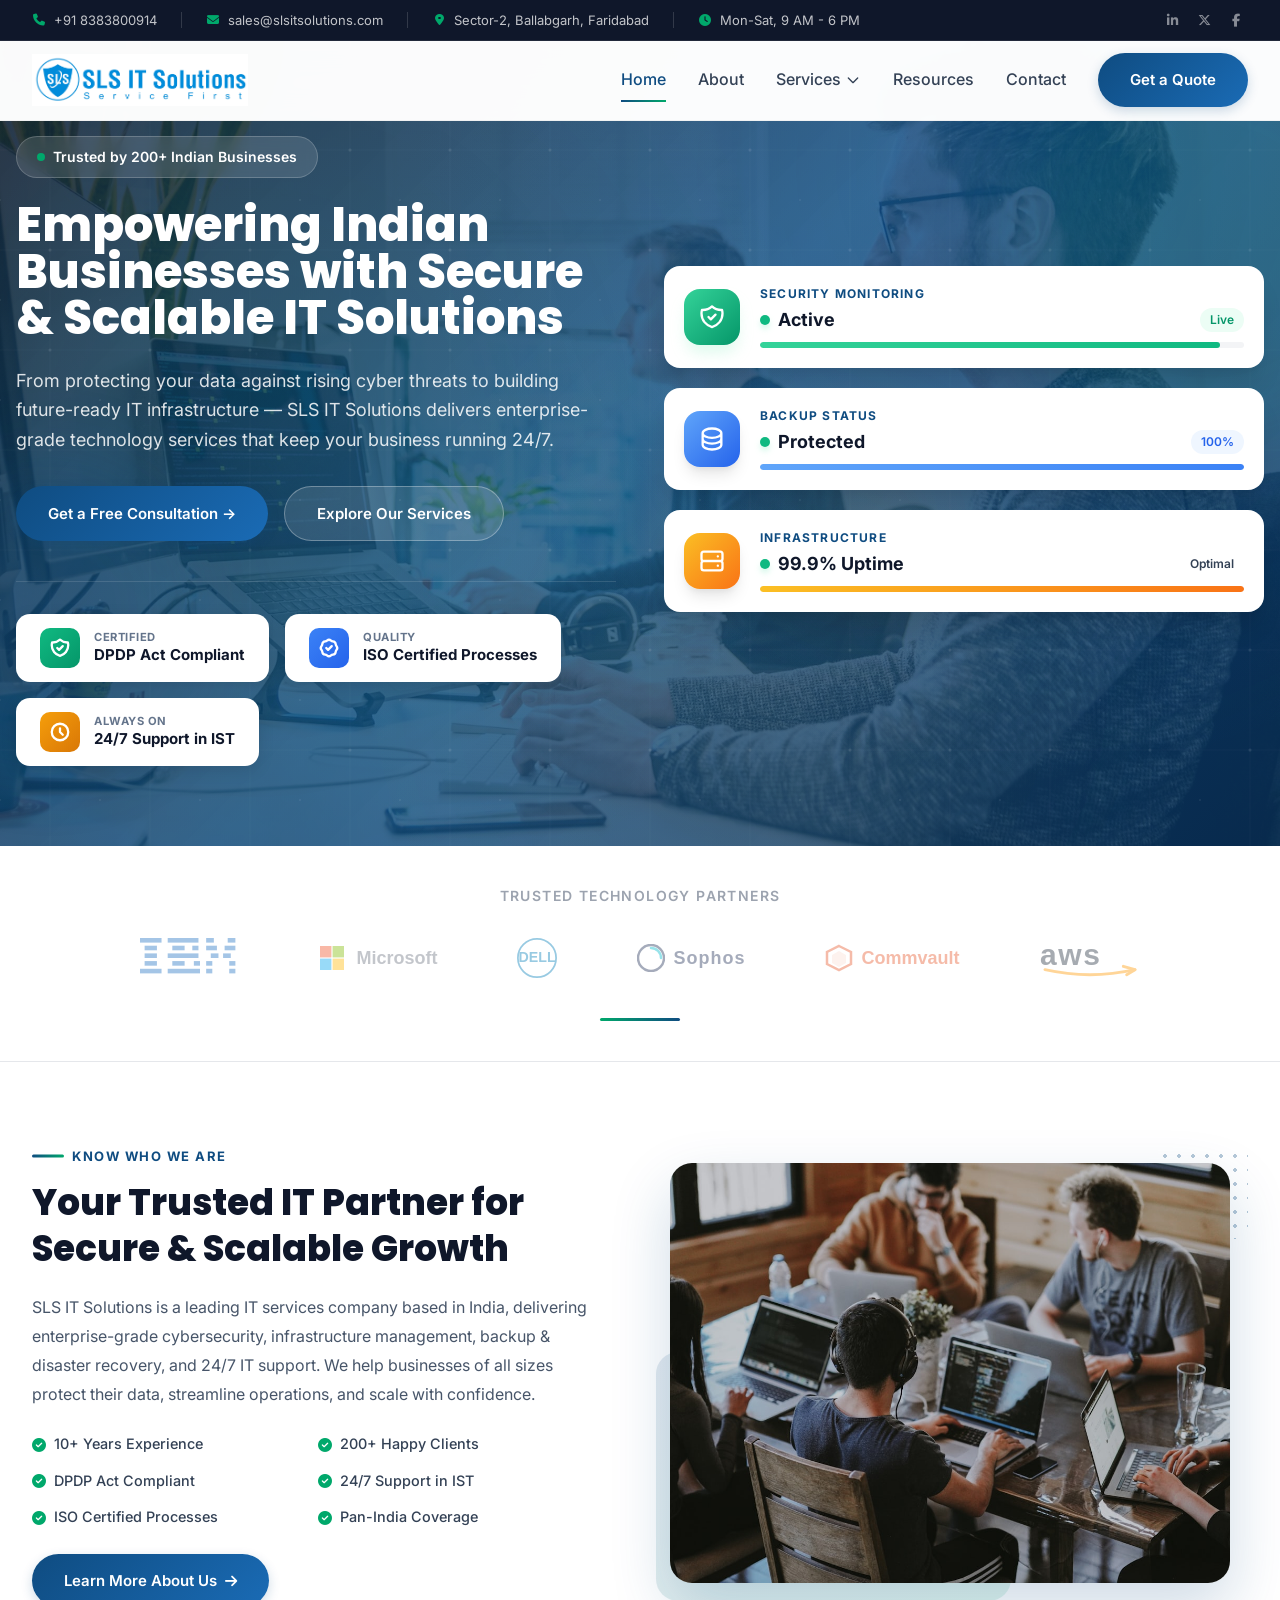
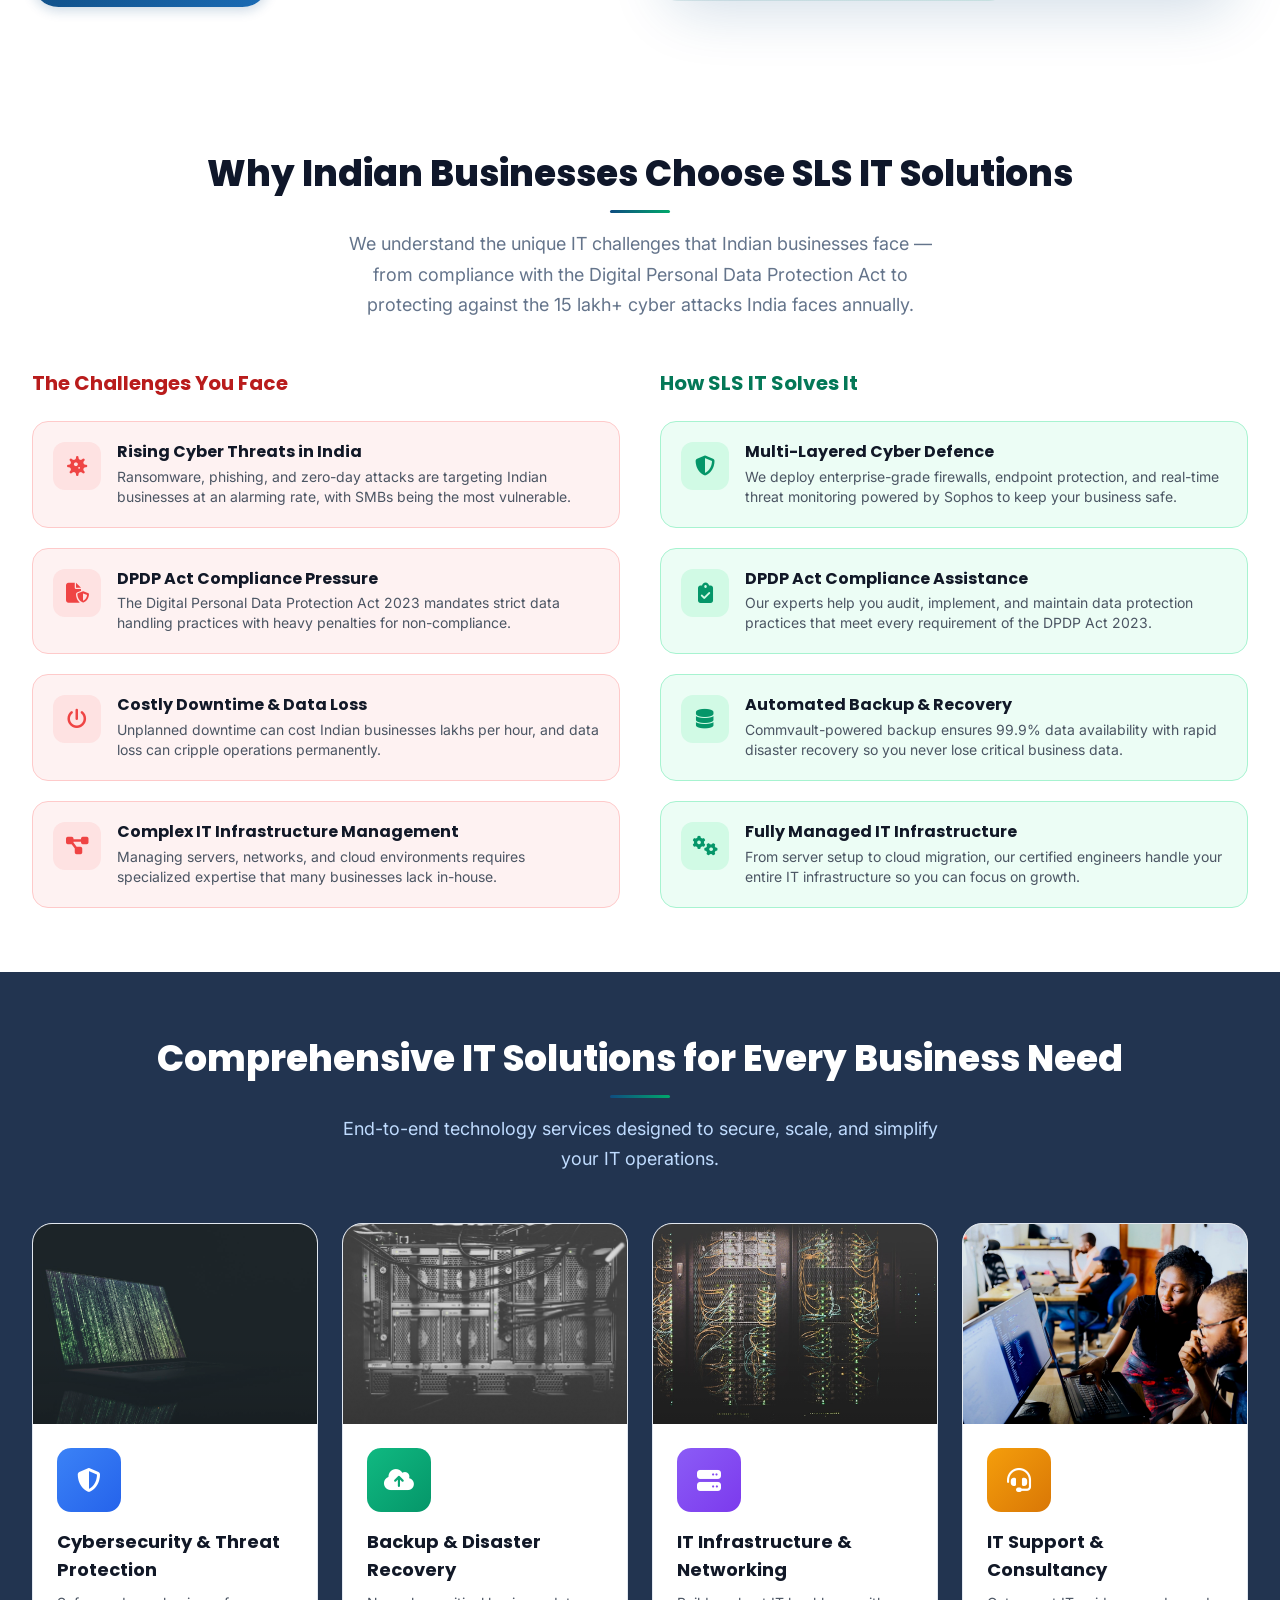
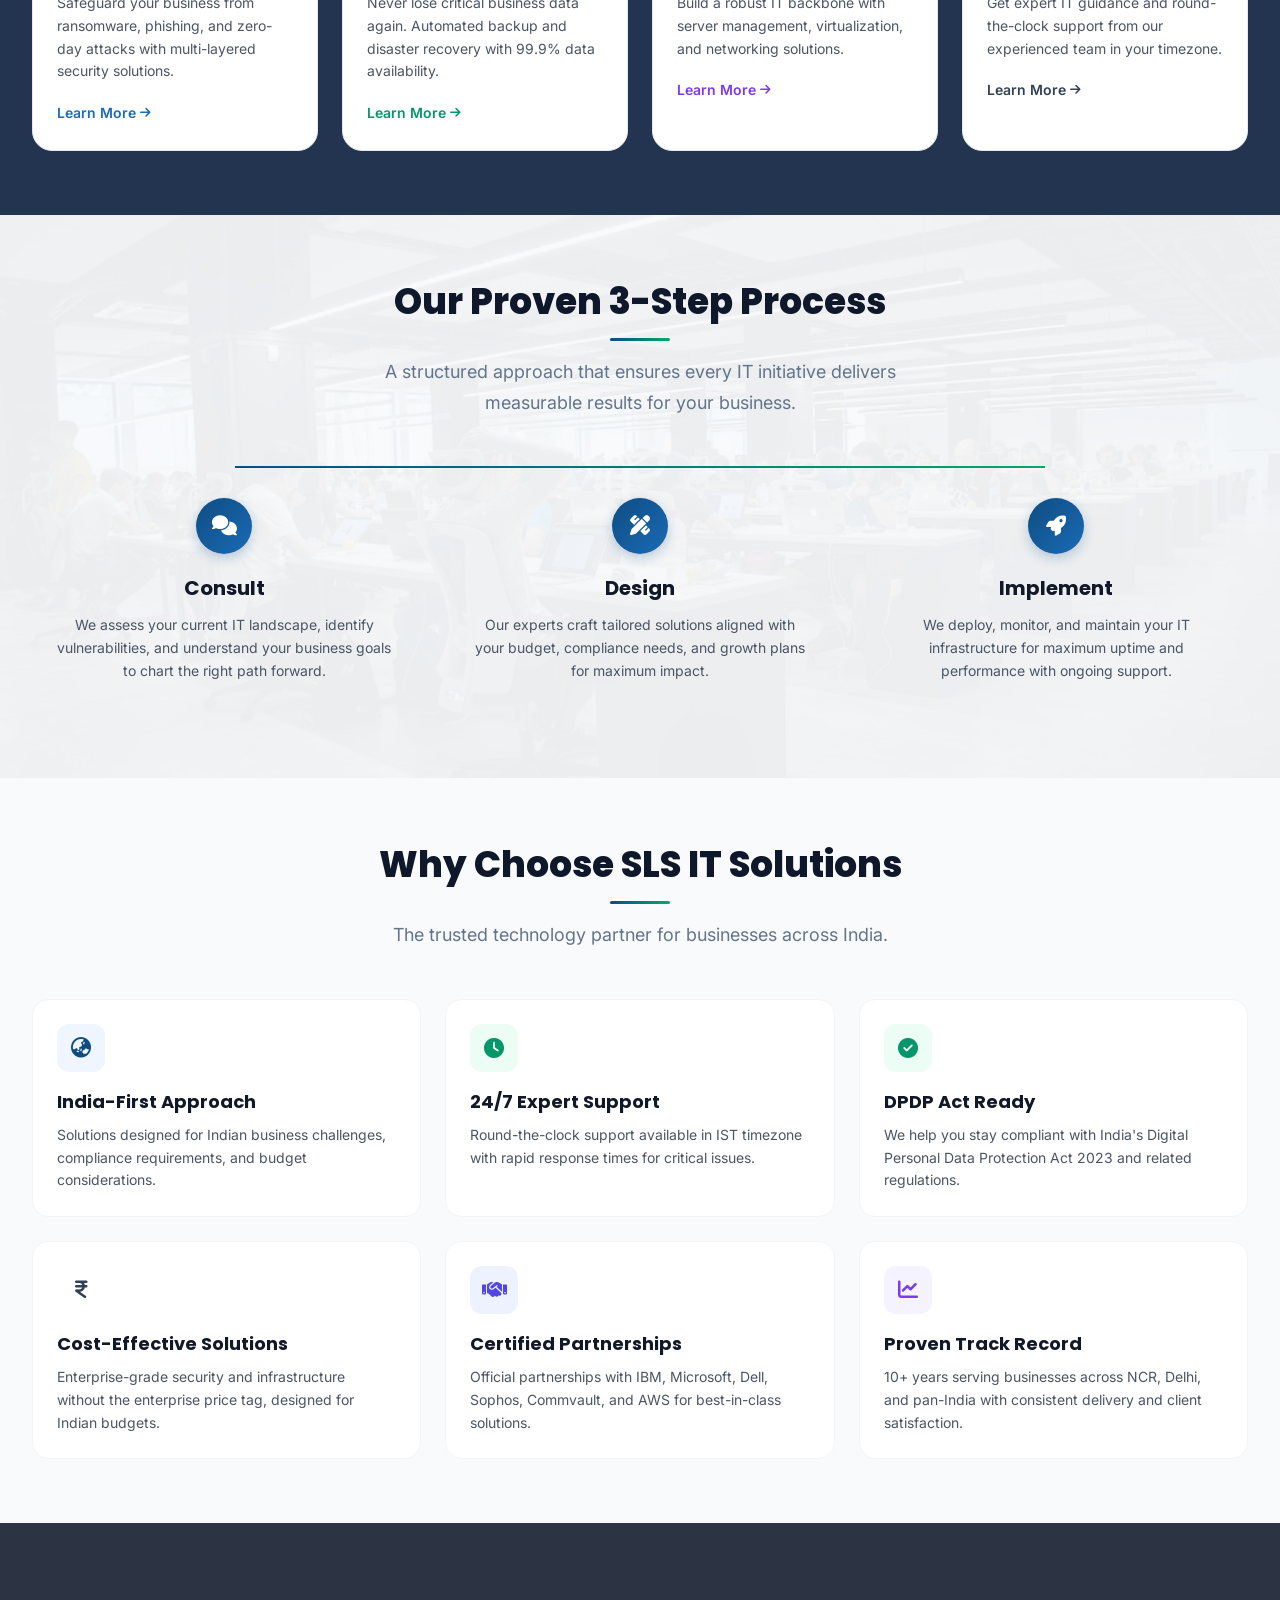
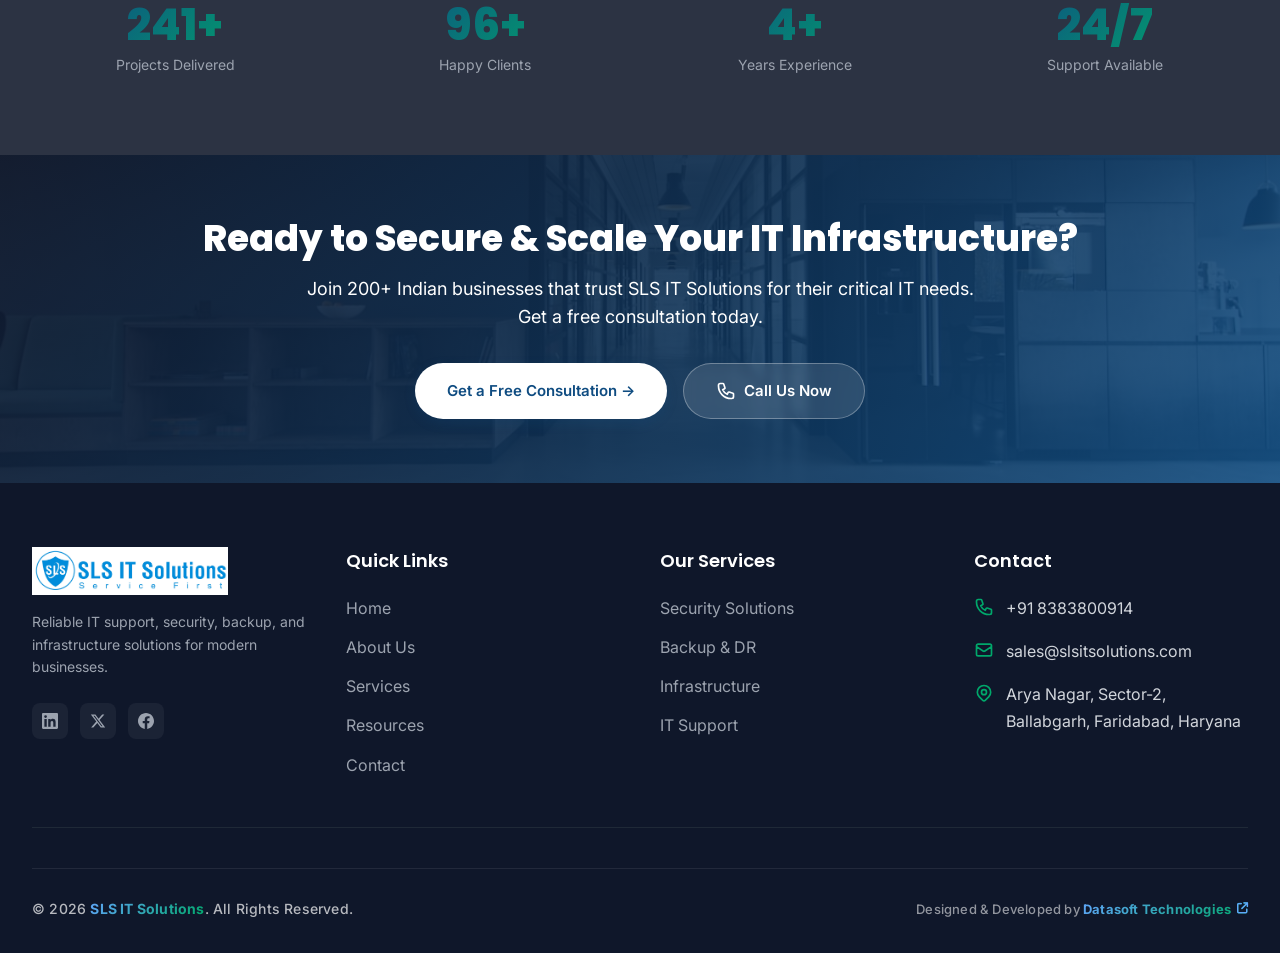
==== commit da8bc585: "update and fix UI" ====
--- a/index.html
+++ b/index.html
@@ -775,9 +775,9 @@
         </div>
       </div>
       <!-- Bottom Bar -->
-      <div class="pt-8 text-center text-sm text-gray-500">
-        <p class="font-bold text-white">&copy; 2026 SLS IT Solutions. All Rights Reserved.</p>
-        <p class="mt-2 font-bold text-white" style="font-size:0.8rem;">Designed and Developed by Datasoft Technologies</p>
+      <div class="footer-bottom-bar">
+        <p class="footer-copyright">&copy; 2026 <span>SLS IT Solutions</span>. All Rights Reserved.</p>
+        <p class="footer-credit">Designed &amp; Developed by <a href="http://datasofttechnologies.com/" target="_blank" rel="noopener">Datasoft Technologies <i class="fas fa-arrow-up-right-from-square"></i></a></p>
       </div>
     </div>
   </footer>
--- a/assets/css/style.css
+++ b/assets/css/style.css
@@ -1366,32 +1366,144 @@
 .split-section .split-image-wrap {
   flex: 1;
   position: relative;
+  min-width: 0;
+  padding: 14px 18px 18px 14px;
 }
 
 .split-section .split-image-wrap img {
   width: 100%;
-  height: 400px;
+  height: 420px;
   object-fit: cover;
-  border-radius: 20px;
-  box-shadow: 0 25px 60px rgba(0,0,0,0.12);
-  transition: transform 0.5s ease;
+  border-radius: 22px;
+  box-shadow: 0 25px 60px rgba(15, 76, 129, 0.20);
+  transition: transform 0.6s ease;
+  display: block;
+  position: relative;
+  z-index: 1;
 }
 
 .split-section .split-image-wrap:hover img {
-  transform: scale(1.02);
-}
-
-/* Accent bar on image */
+  transform: scale(1.03);
+}
+
+/* Decorative dot pattern (top-right corner) */
 .split-section .split-image-wrap::before {
   content: '';
   position: absolute;
-  top: -12px;
-  right: -12px;
-  width: 100%;
-  height: 100%;
-  border-radius: 20px;
-  border: 3px solid #0f4c81;
+  top: 0;
+  right: 0;
+  width: 90px;
+  height: 90px;
+  background-image: radial-gradient(circle, #0f4c81 1.6px, transparent 1.8px);
+  background-size: 14px 14px;
+  opacity: 0.3;
+  z-index: 0;
+  border-radius: 6px;
+}
+
+/* Gradient accent block (bottom-left) */
+.split-section .split-image-wrap::after {
+  content: '';
+  position: absolute;
+  left: 0;
+  bottom: 0;
+  width: 60%;
+  height: 55%;
+  background: linear-gradient(135deg, rgba(15, 76, 129, 0.12) 0%, rgba(0, 168, 107, 0.12) 100%);
+  border-radius: 22px;
+  z-index: 0;
+}
+
+/* ===== Enhanced About image (about page - with badge) ===== */
+.about-image-wrap {
+  padding: 14px 28px 28px 0;
+}
+
+.about-image-wrap::before,
+.about-image-wrap::after {
+  display: none;
+}
+
+.about-image-inner {
+  position: relative;
+  border-radius: 22px;
+  overflow: hidden;
+  box-shadow: 0 30px 70px rgba(15, 76, 129, 0.22);
+  transition: transform 0.6s ease, box-shadow 0.6s ease;
+}
+
+.about-image-inner img {
+  border-radius: 22px;
+  height: 460px;
+  transition: transform 0.8s ease;
+}
+
+.about-image-wrap:hover .about-image-inner img {
+  transform: scale(1.05);
+}
+
+.about-image-overlay {
+  position: absolute;
+  inset: 0;
+  background: linear-gradient(135deg, rgba(15, 76, 129, 0.22) 0%, rgba(15, 76, 129, 0) 45%, rgba(0, 168, 107, 0.18) 100%);
+  pointer-events: none;
+}
+
+/* Experience badge floating on image */
+.about-experience-badge {
+  position: absolute;
+  right: -10px;
+  bottom: 28px;
+  background: #ffffff;
+  padding: 1.25rem 1.5rem;
+  border-radius: 18px;
+  box-shadow: 0 20px 50px rgba(15, 23, 42, 0.18);
+  display: flex;
+  align-items: center;
+  gap: 0.9rem;
+  z-index: 2;
+  border-left: 4px solid #0f4c81;
+}
+
+.about-experience-badge .badge-number {
+  font-family: 'Poppins', sans-serif;
+  font-size: 2.5rem;
+  font-weight: 800;
+  line-height: 1;
+  background: linear-gradient(135deg, #0f4c81 0%, #00a86b 100%);
+  -webkit-background-clip: text;
+  -webkit-text-fill-color: transparent;
+  background-clip: text;
+}
+
+.about-experience-badge .badge-number span {
+  font-size: 1.5rem;
+  color: #00a86b;
+  -webkit-text-fill-color: #00a86b;
+  margin-left: 2px;
+}
+
+.about-experience-badge .badge-text {
+  font-size: 0.8rem;
+  font-weight: 600;
+  color: #0f172a;
+  line-height: 1.3;
+  text-transform: uppercase;
+  letter-spacing: 0.5px;
+}
+
+/* Decorative dot pattern */
+.about-image-dots {
+  position: absolute;
+  top: -14px;
+  right: -10px;
+  width: 90px;
+  height: 90px;
+  background-image: radial-gradient(circle, #0f4c81 1.6px, transparent 1.8px);
+  background-size: 14px 14px;
+  opacity: 0.35;
   z-index: -1;
+  border-radius: 6px;
 }
 
 .split-section .split-label {
@@ -1462,7 +1574,12 @@
 
 .split-section.split-reverse .split-image-wrap::before {
   right: auto;
-  left: -12px;
+  left: 0;
+}
+
+.split-section.split-reverse .split-image-wrap::after {
+  left: auto;
+  right: 0;
 }
 
 /* Dark variant */
@@ -1514,4 +1631,307 @@
   .split-section .split-image-wrap img {
     height: 280px;
   }
-}
+  .about-image-wrap {
+    padding: 14px 20px 20px 0;
+  }
+  .about-image-inner img {
+    height: 300px;
+  }
+  .about-experience-badge {
+    right: 6px;
+    bottom: 12px;
+    padding: 0.9rem 1.1rem;
+    gap: 0.6rem;
+  }
+  .about-experience-badge .badge-number {
+    font-size: 2rem;
+  }
+  .about-experience-badge .badge-text {
+    font-size: 0.72rem;
+  }
+  .about-image-dots {
+    width: 60px;
+    height: 60px;
+  }
+}
+
+/* Prevent horizontal overflow from decorative elements */
+.split-section {
+  overflow-x: clip;
+}
+
+/* ===== Contact Visual Card (replaces image on contact page) ===== */
+.contact-visual-wrap {
+  flex: 1;
+  min-width: 0;
+  position: relative;
+  padding: 14px 18px 18px 14px;
+}
+
+.contact-visual-wrap::before {
+  content: '';
+  position: absolute;
+  top: 0;
+  right: 0;
+  width: 90px;
+  height: 90px;
+  background-image: radial-gradient(circle, #0f4c81 1.6px, transparent 1.8px);
+  background-size: 14px 14px;
+  opacity: 0.3;
+  z-index: 0;
+  border-radius: 6px;
+}
+
+.contact-visual-wrap::after {
+  content: '';
+  position: absolute;
+  left: 0;
+  bottom: 0;
+  width: 60%;
+  height: 55%;
+  background: linear-gradient(135deg, rgba(15, 76, 129, 0.12) 0%, rgba(0, 168, 107, 0.12) 100%);
+  border-radius: 22px;
+  z-index: 0;
+}
+
+.contact-visual-card {
+  position: relative;
+  z-index: 1;
+  background: linear-gradient(135deg, #ffffff 0%, #f8fafc 100%);
+  border-radius: 22px;
+  padding: 2rem;
+  box-shadow: 0 25px 60px rgba(15, 76, 129, 0.18);
+  border: 1px solid rgba(15, 76, 129, 0.08);
+}
+
+.contact-visual-header {
+  display: flex;
+  align-items: center;
+  gap: 1rem;
+  padding-bottom: 1.25rem;
+  margin-bottom: 1.25rem;
+  border-bottom: 1px solid #e2e8f0;
+}
+
+.contact-visual-avatar {
+  width: 56px;
+  height: 56px;
+  border-radius: 14px;
+  background: linear-gradient(135deg, #0f4c81 0%, #1a6bb5 100%);
+  color: #fff;
+  display: flex;
+  align-items: center;
+  justify-content: center;
+  font-size: 1.4rem;
+  box-shadow: 0 10px 25px rgba(15, 76, 129, 0.35);
+}
+
+.contact-visual-title {
+  font-family: 'Poppins', sans-serif;
+  font-weight: 700;
+  font-size: 1.125rem;
+  color: #0f172a;
+}
+
+.contact-visual-sub {
+  font-size: 0.85rem;
+  color: #64748b;
+  display: flex;
+  align-items: center;
+  gap: 0.5rem;
+  margin-top: 0.15rem;
+}
+
+.pulse-dot {
+  width: 8px;
+  height: 8px;
+  border-radius: 50%;
+  background: #10b981;
+  display: inline-block;
+  box-shadow: 0 0 0 0 rgba(16, 185, 129, 0.7);
+  animation: pulseDot 1.8s infinite;
+}
+
+@keyframes pulseDot {
+  0% { box-shadow: 0 0 0 0 rgba(16, 185, 129, 0.7); }
+  70% { box-shadow: 0 0 0 10px rgba(16, 185, 129, 0); }
+  100% { box-shadow: 0 0 0 0 rgba(16, 185, 129, 0); }
+}
+
+.contact-visual-grid {
+  display: grid;
+  grid-template-columns: 1fr 1fr;
+  gap: 1rem;
+  margin-bottom: 1.5rem;
+}
+
+.contact-visual-item {
+  display: flex;
+  align-items: center;
+  gap: 0.75rem;
+  padding: 0.75rem;
+  background: #ffffff;
+  border-radius: 12px;
+  border: 1px solid #eef2f7;
+  transition: transform 0.3s ease, box-shadow 0.3s ease;
+}
+
+.contact-visual-item:hover {
+  transform: translateY(-2px);
+  box-shadow: 0 10px 25px rgba(15, 23, 42, 0.08);
+}
+
+.cvi-icon {
+  width: 42px;
+  height: 42px;
+  border-radius: 10px;
+  display: flex;
+  align-items: center;
+  justify-content: center;
+  font-size: 1rem;
+  flex-shrink: 0;
+}
+
+.cvi-label {
+  font-size: 0.7rem;
+  text-transform: uppercase;
+  letter-spacing: 0.5px;
+  color: #94a3b8;
+  font-weight: 600;
+}
+
+.cvi-value {
+  font-size: 0.9rem;
+  font-weight: 600;
+  color: #0f172a;
+  word-break: break-word;
+}
+
+.contact-visual-stats {
+  display: flex;
+  justify-content: space-between;
+  padding-top: 1.25rem;
+  border-top: 1px solid #e2e8f0;
+}
+
+.contact-visual-stats > div {
+  text-align: center;
+  flex: 1;
+}
+
+.contact-visual-stats strong {
+  display: block;
+  font-family: 'Poppins', sans-serif;
+  font-size: 1.5rem;
+  font-weight: 800;
+  background: linear-gradient(135deg, #0f4c81 0%, #00a86b 100%);
+  -webkit-background-clip: text;
+  -webkit-text-fill-color: transparent;
+  background-clip: text;
+}
+
+.contact-visual-stats span {
+  font-size: 0.75rem;
+  color: #64748b;
+  text-transform: uppercase;
+  letter-spacing: 0.5px;
+  font-weight: 600;
+}
+
+@media (max-width: 768px) {
+  .contact-visual-card {
+    padding: 1.5rem;
+  }
+  .contact-visual-grid {
+    grid-template-columns: 1fr;
+    gap: 0.75rem;
+  }
+  .contact-visual-stats strong {
+    font-size: 1.25rem;
+  }
+}
+
+/* ===== FOOTER BOTTOM BAR ===== */
+.footer-bottom-bar {
+  margin-top: 2.5rem;
+  padding-top: 1.75rem;
+  border-top: 1px solid rgba(255, 255, 255, 0.08);
+  display: flex;
+  justify-content: space-between;
+  align-items: center;
+  flex-wrap: wrap;
+  gap: 1rem;
+}
+
+.footer-copyright {
+  font-size: 0.875rem;
+  color: rgba(255, 255, 255, 0.7);
+  font-weight: 500;
+  margin: 0;
+  letter-spacing: 0.2px;
+}
+
+.footer-copyright span {
+  font-weight: 700;
+  background: linear-gradient(135deg, #60a5fa 0%, #00a86b 100%);
+  -webkit-background-clip: text;
+  -webkit-text-fill-color: transparent;
+  background-clip: text;
+}
+
+.footer-credit {
+  font-size: 0.8125rem;
+  color: rgba(255, 255, 255, 0.55);
+  font-weight: 500;
+  margin: 0;
+  letter-spacing: 0.2px;
+}
+
+.footer-credit a {
+  color: #ffffff;
+  font-weight: 700;
+  text-decoration: none;
+  position: relative;
+  display: inline-flex;
+  align-items: center;
+  gap: 0.35rem;
+  transition: color 0.3s ease;
+  background: linear-gradient(135deg, #60a5fa 0%, #00a86b 100%);
+  -webkit-background-clip: text;
+  -webkit-text-fill-color: transparent;
+  background-clip: text;
+}
+
+.footer-credit a i {
+  font-size: 0.7rem;
+  -webkit-text-fill-color: #60a5fa;
+  color: #60a5fa;
+  transition: transform 0.3s ease;
+}
+
+.footer-credit a:hover i {
+  transform: translate(2px, -2px);
+}
+
+.footer-credit a::after {
+  content: '';
+  position: absolute;
+  left: 0;
+  bottom: -2px;
+  width: 0;
+  height: 1.5px;
+  background: linear-gradient(90deg, #60a5fa, #00a86b);
+  transition: width 0.35s ease;
+}
+
+.footer-credit a:hover::after {
+  width: 100%;
+}
+
+@media (max-width: 640px) {
+  .footer-bottom-bar {
+    flex-direction: column;
+    text-align: center;
+    gap: 0.5rem;
+  }
+}
